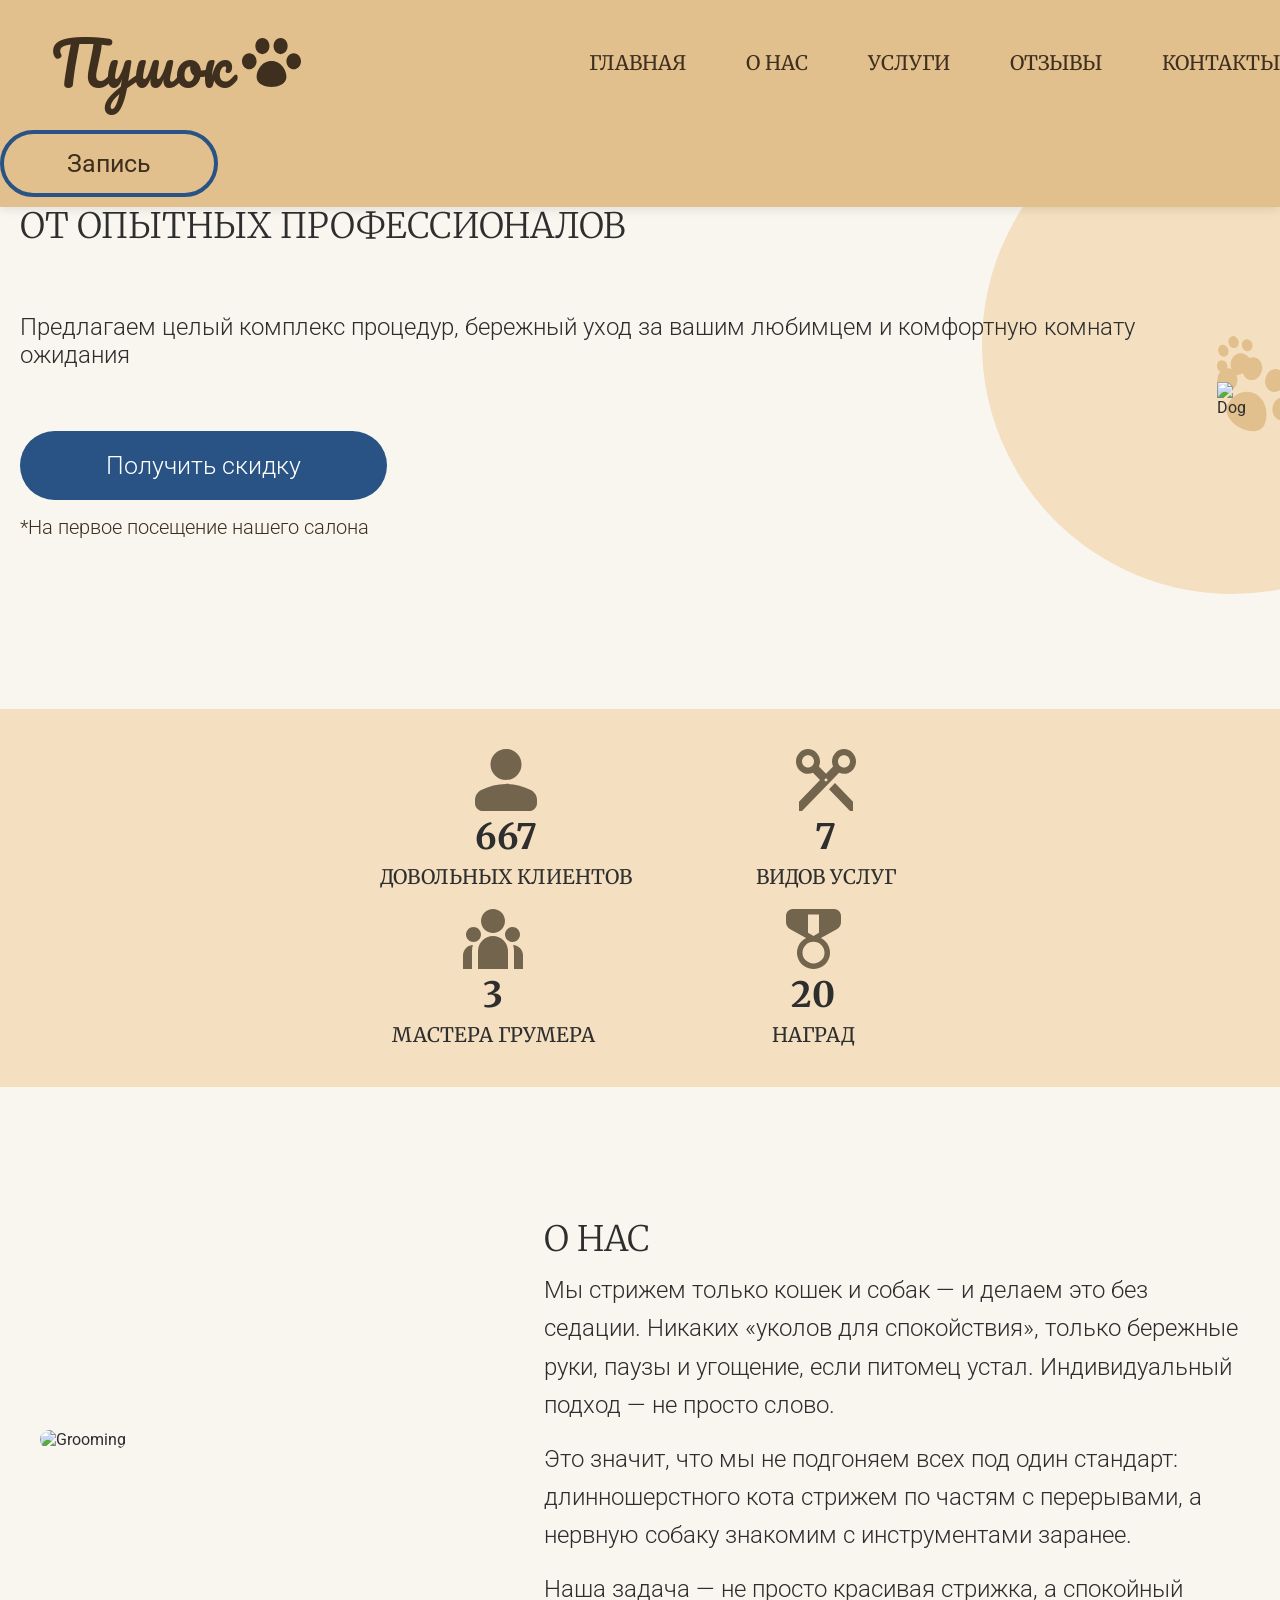
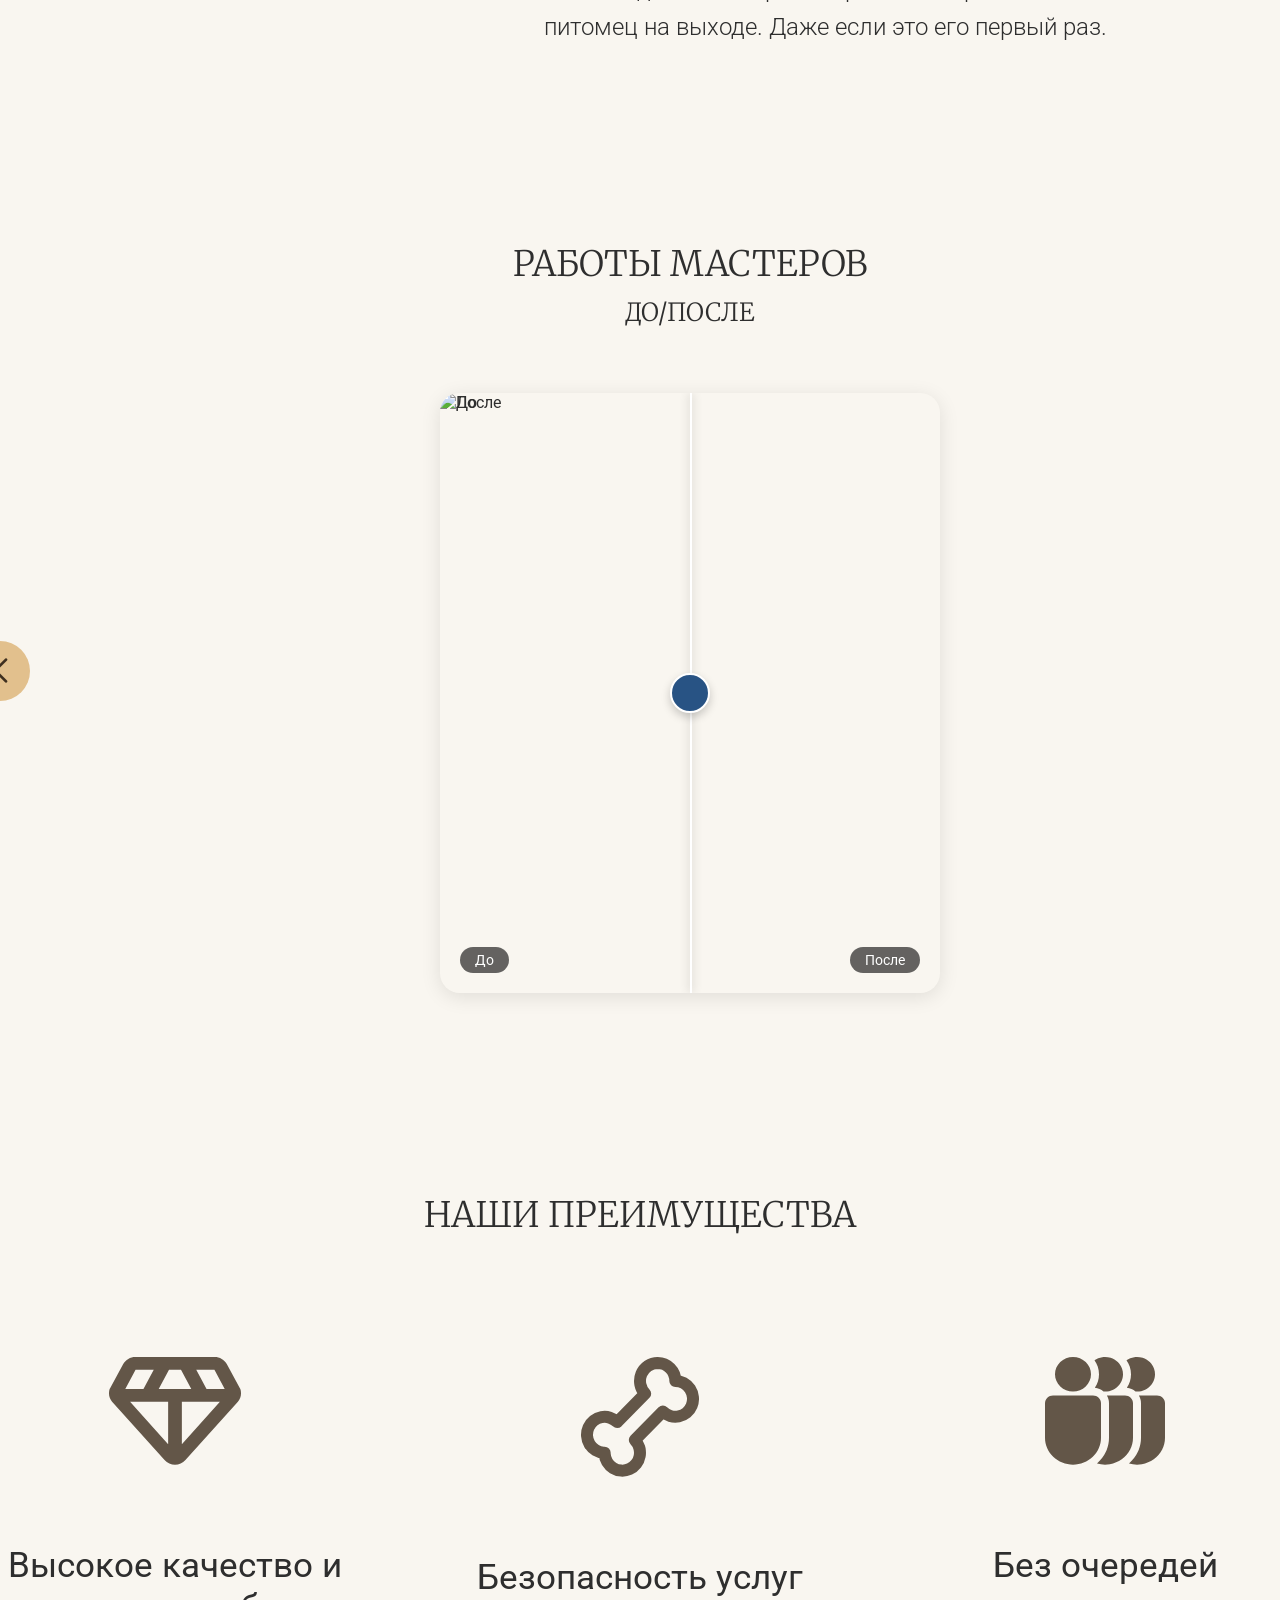
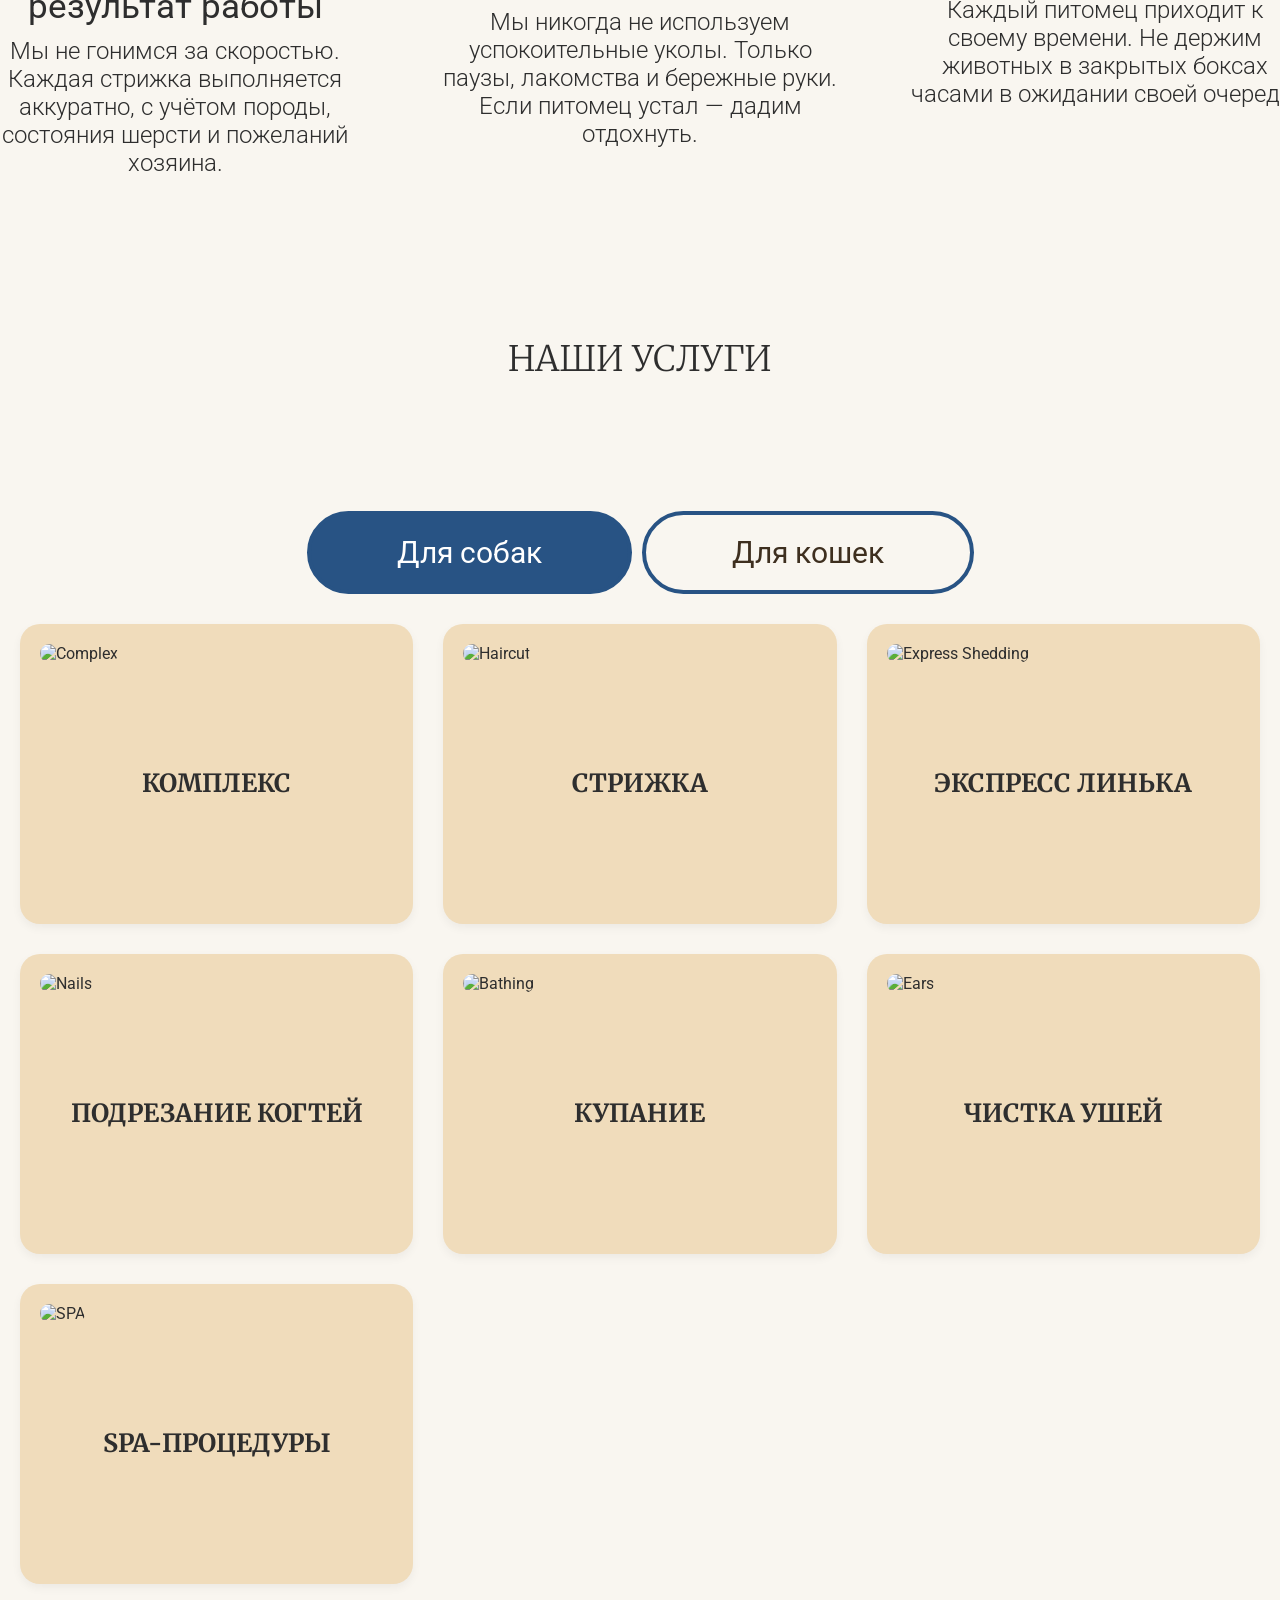
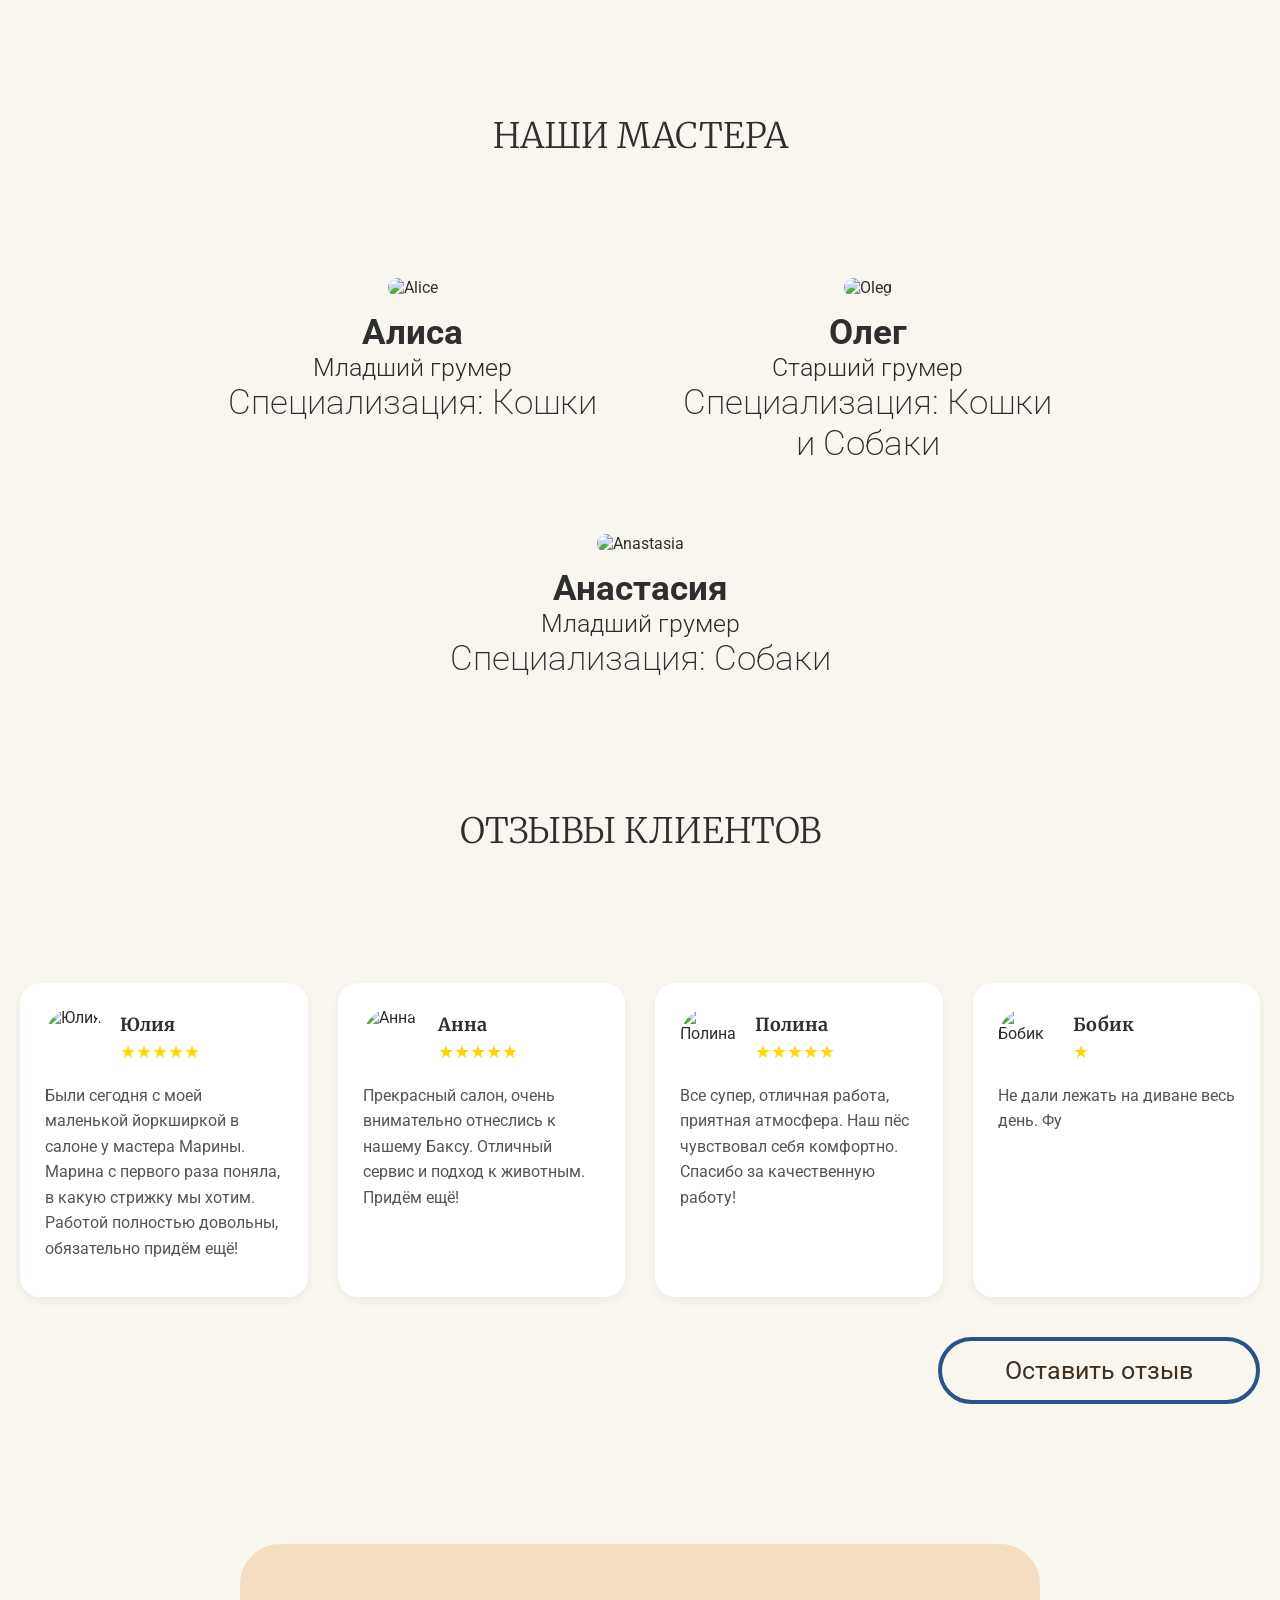
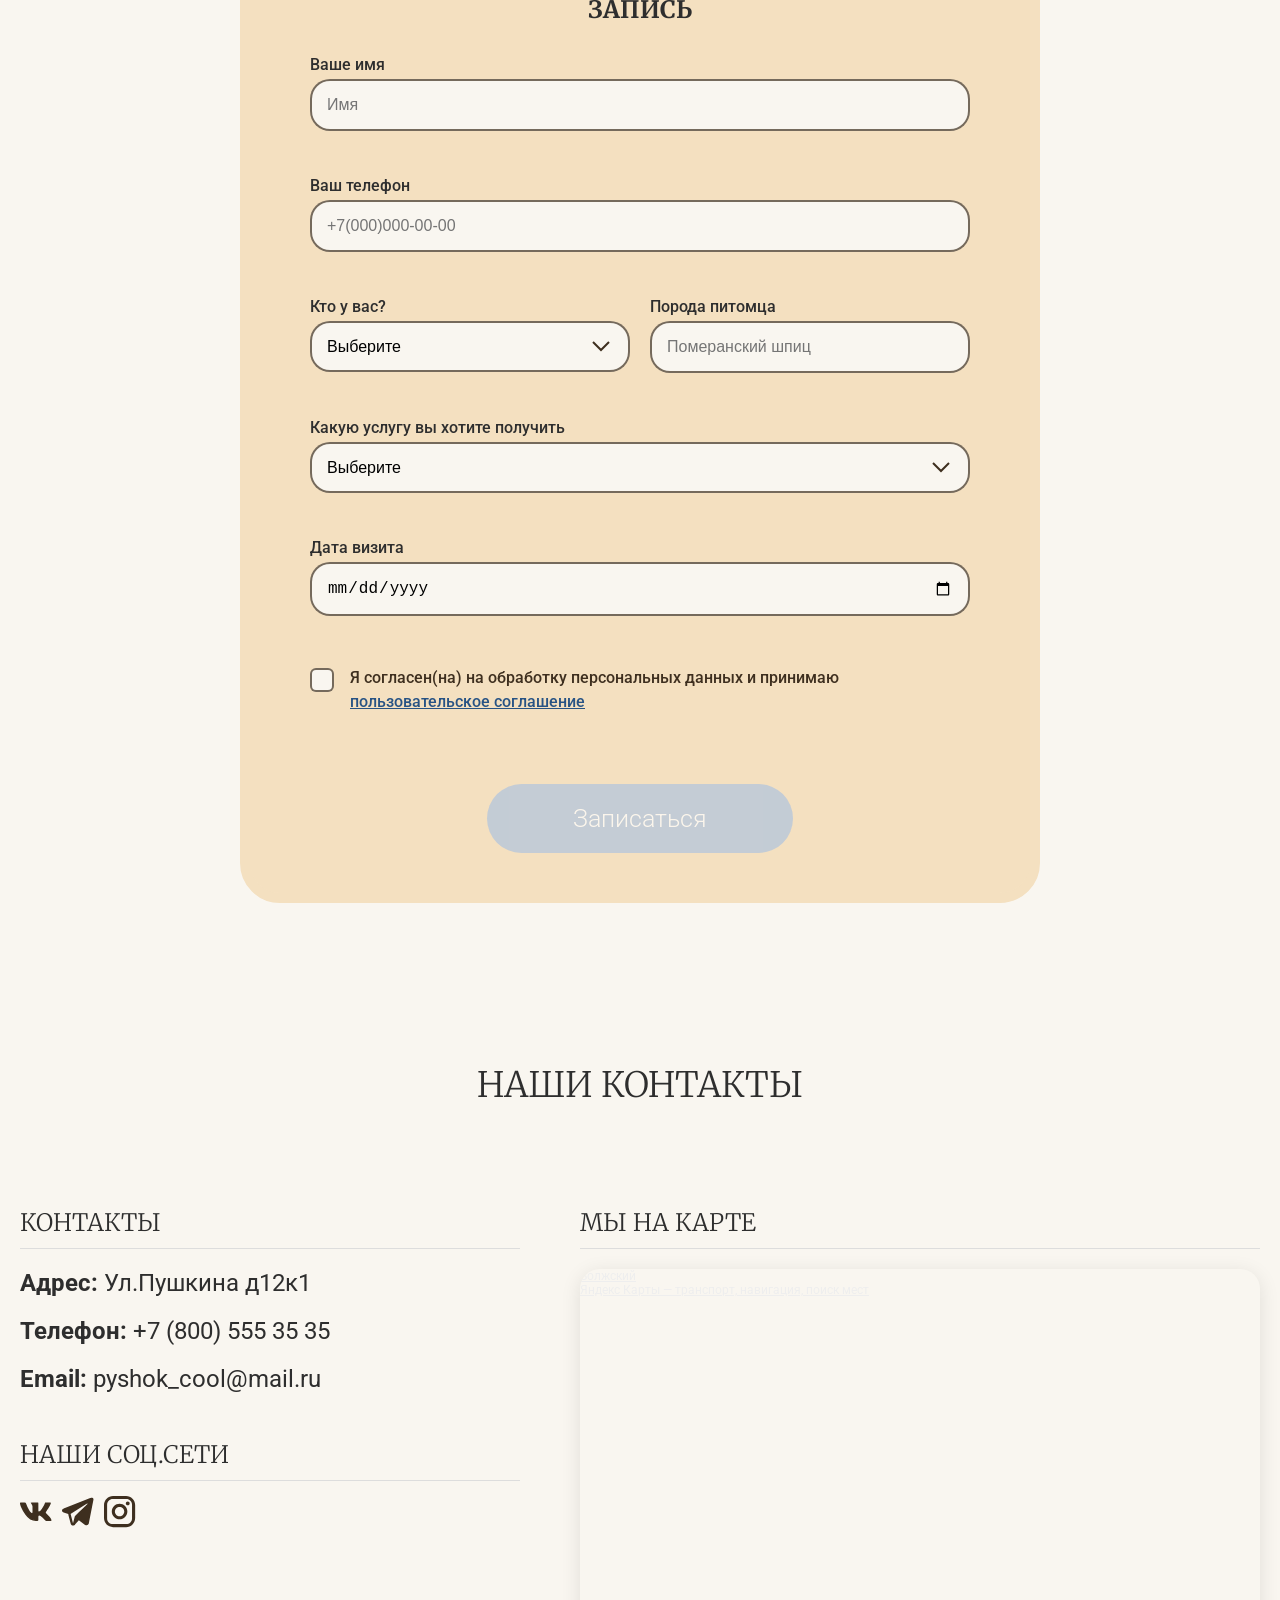
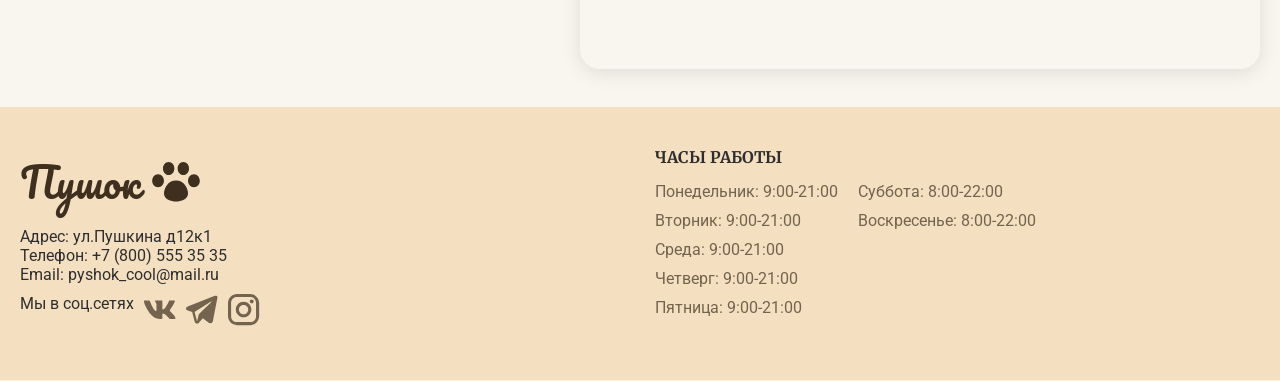
==== index.html @ 85674320 "Add files via upload" ====
<!DOCTYPE html>
<html lang="ru">
<head>
    <meta charset="UTF-8">
    <meta name="viewport" content="width=device-width, initial-scale=1.0">
    <title>Пушок - Груминг собак и кошек</title>
    <!-- Google Fonts -->
    <link href="https://fonts.googleapis.com/css2?family=Merriweather:wght@400;700&family=Roboto:wght@300;400;500;700&family=Pacifico&display=swap" rel="stylesheet">
    <link rel="stylesheet" href="style.css">
    <link rel="stylesheet" href="https://cdn.jsdelivr.net/npm/swiper@11/swiper-bundle.min.css" />
</head>
<body>

    <header>
        <div class="header-inner">
            <a href="#" class="brand-logo">
                <span class="logo-text">Пушок</span>
                <svg width="59" height="49" viewBox="0 0 59 49" fill="none" xmlns="http://www.w3.org/2000/svg">
                    <path fill-rule="evenodd" clip-rule="evenodd" d="M20.4139 0C18.2424 0 16.4314 1.09331 15.2401 2.57175C14.0027 4.16337 13.3471 6.09039 13.3719 8.06313C13.3719 10.1338 14.0445 12.0802 15.2401 13.5587C16.4314 15.0371 18.2424 16.1263 20.4139 16.1263C22.5811 16.1263 24.3921 15.0371 25.5878 13.5587C26.8261 11.9659 27.4817 10.0373 27.456 8.06313C27.456 5.99662 26.779 4.04606 25.5878 2.57175C24.3921 1.09331 22.5811 0 20.4139 0ZM38.5861 0C36.4189 0 34.6079 1.09331 33.4122 2.57175C32.1748 4.16337 31.5193 6.09039 31.544 8.06313C31.544 10.1338 32.221 12.0802 33.4122 13.5587C34.6079 15.0371 36.4189 16.1263 38.5861 16.1263C40.7576 16.1263 42.5686 15.0371 43.7643 13.5587C44.9599 12.0802 45.6325 10.1338 45.6325 8.06313C45.6325 5.99662 44.9555 4.04606 43.7643 2.57175C42.5686 1.09331 40.7576 0 38.5861 0ZM51.7118 15.2193C47.2545 15.2193 44.4236 19.2861 44.4236 23.2825C44.4236 27.2788 47.2545 31.3497 51.7118 31.3497C56.1691 31.3497 59 27.283 59 23.2825C59 19.2819 56.1691 15.2193 51.7118 15.2193ZM7.28818 15.2193C2.83087 15.2193 0 19.2819 0 23.2825C0 27.283 2.83087 31.3497 7.28818 31.3497C11.7455 31.3497 14.5764 27.283 14.5764 23.2825C14.5764 19.2819 11.7411 15.2235 7.28818 15.2235M29.5 22.8807C24.3745 22.8807 20.5854 25.4691 18.1633 28.6786C15.7764 31.8343 14.5764 35.7519 14.5764 38.9366C14.5764 42.6638 16.9545 45.2521 19.8557 46.8051C22.7129 48.3291 26.2955 49 29.5 49C32.7089 49 36.2827 48.3291 39.1399 46.8051C42.0411 45.2521 44.4236 42.6638 44.4236 38.9366C44.4236 35.7519 43.2236 31.8343 40.8323 28.6744C38.4146 25.4691 34.6255 22.8766 29.5 22.8766" fill="#3E2F1F"/>
                </svg>
            </a>

            <button class="burger-btn" id="burger-btn" aria-label="Меню">
                <span></span>
                <span></span>
                <span></span>
            </button>

            <nav class="nav" id="main-nav">
                <div class="nav-links">
                    <a href="#home">ГЛАВНАЯ</a>
                    <a href="#about">О НАС</a>
                    <a href="#services">УСЛУГИ</a>
                    <a href="#reviews">ОТЗЫВЫ</a>
                    <a href="#contacts">КОНТАКТЫ</a>
                </div>
                <p class="nav-slogan">Ваш любимец в добрых<br>и заботливых руках</p>
                <a href="#booking" class="btn btn-outline nav-booking-btn">Запись</a>
            </nav>
            <div class="btn-container desktop-only">
                <a href="#booking" class="btn btn-outline">Запись</a>
            </div>
        </div>
    </header>

    <main>
        <!-- ГЛАВНАЯ -->
        <div id = "home" class="container"> <!-- ГЛАВНАЯ -->
            <section class="hero">
                <div class="hero-text">
                    <h1>ГРУМИНГ СОБАК И КОШЕК <br class="mobile-br">ОТ ОПЫТНЫХ ПРОФЕССИОНАЛОВ</h1>
                    <p>Предлагаем целый комплекс процедур,<span class="phone-br"> бережный уход за вашим любимцем</span><span class="phone-br"> и комфортную комнату ожидания</span></p>
                    <a href="#booking" class="btn btn-primary">Получить скидку</a>
                    <p class="hero-note">*На первое посещение нашего салона</p>
                </div>
                <div class="hero-img">
                    <div class="circle-bg"></div>
                    <div class="paw-decor paw-1">
                        <svg width="81" height="75" viewBox="0 0 81 75" fill="none" xmlns="http://www.w3.org/2000/svg">
                            <path fill-rule="evenodd" clip-rule="evenodd" d="M35.9865 0.416245C33.0447 -0.525289 30.2173 0.218093 28.0979 1.76871C25.8772 3.45754 24.3302 5.86759 23.6892 8.63657C22.9811 11.5317 23.2267 14.5447 24.341 17.1303C25.4493 19.7139 27.5304 22.022 30.4723 22.9635C33.4082 23.9031 36.2342 23.1656 38.3595 21.6168C40.5817 19.9268 42.1294 17.5146 42.7696 14.7432C43.4763 11.8539 43.2261 8.83313 42.1164 6.25529C41.0021 3.66975 38.9224 1.35587 35.9865 0.416245ZM60.6054 8.2954C57.6694 7.35577 54.842 8.09915 52.7167 9.64786C50.4961 11.3367 48.949 13.7467 48.308 16.5157C47.5999 19.4108 47.8515 22.4258 48.9598 25.0094C50.074 27.595 52.1552 29.903 55.0911 30.8427C58.033 31.7842 60.8589 31.0466 62.9843 29.4979C65.1096 27.9492 66.6864 25.5194 67.3944 22.6243C68.101 19.7349 67.8509 16.7142 66.7412 14.1363C65.6269 11.5508 63.5472 9.23693 60.6054 8.2954ZM73.1834 35.2657C67.1449 33.3331 61.9191 37.7917 60.5526 43.3793C59.1861 48.9669 61.6292 55.8862 67.6678 57.8188C73.7063 59.7514 78.9321 55.2928 80.3 49.6994C81.668 44.106 79.222 37.1984 73.1834 35.2657ZM13.0001 16.0043C6.96157 14.0717 1.73723 18.5245 0.369285 24.1179C-0.998662 29.7113 1.44588 36.6248 7.48446 38.5574C13.523 40.49 18.7488 36.0314 20.1167 30.438C21.4847 24.8446 19.0314 17.9408 12.9987 16.0101M40.472 36.347C33.5283 34.1247 27.5098 36.1007 23.131 39.538C18.8183 42.9152 15.8529 47.8725 14.7639 52.3252C13.4894 57.5364 15.8261 62.1864 19.2255 65.6157C22.5753 68.9854 27.1994 71.4768 31.5407 72.8662C35.888 74.2575 40.959 74.869 45.351 73.9771C49.8125 73.0636 53.9253 70.4777 55.1997 65.2665C56.2887 60.8138 56.0026 54.8159 53.8434 49.3611C51.6641 43.8312 47.4172 38.5635 40.4734 36.3412" fill="#E2C08D"/>
                        </svg>

                    </div>
                    <div class="paw-decor paw-2">
                        <svg width="48" height="49" viewBox="0 0 48 49" fill="none" xmlns="http://www.w3.org/2000/svg">
                            <path fill-rule="evenodd" clip-rule="evenodd" d="M8.06324 8.96631C6.37006 9.95019 5.36079 11.678 4.97672 13.4446C4.59836 15.326 4.79725 17.2221 5.54348 18.848C6.30646 20.5662 7.54808 21.8767 9.02512 22.5618C10.4987 23.2489 12.3122 23.3322 14.0054 22.3483C15.6951 21.3664 16.7059 19.6421 17.0934 17.8735C17.4721 15.9907 17.2726 14.0932 16.5251 12.4667C15.7637 10.7518 14.5171 9.43992 13.045 8.75624C11.568 8.07111 9.75299 7.98442 8.06324 8.96631ZM22.2325 0.732785C20.5427 1.71467 19.5334 3.44249 19.1459 5.21108C18.7676 7.0925 18.9665 8.98862 19.7127 10.6144C20.4757 12.3327 21.7207 13.6412 23.1943 14.3283C24.6714 15.0134 26.4849 15.0967 28.1746 14.1148C29.8678 13.1309 30.8786 11.4065 31.2661 9.63795C31.6536 7.86936 31.4608 5.94945 30.6978 4.23116C29.9363 2.51631 28.6898 1.2044 27.2177 0.520722C25.7406 -0.164404 23.9256 -0.251095 22.2325 0.732785ZM38.0749 7.41509C34.5994 9.43464 33.8906 14.092 35.3632 17.4083C36.8358 20.7246 40.5431 22.8201 44.0186 20.8006C47.494 18.781 48.2028 14.1237 46.7287 10.8039C45.2546 7.4842 41.5504 5.39555 38.0749 7.41509ZM3.43672 27.5428C-0.0387523 29.5624 -0.749073 34.2163 0.725017 37.536C2.19911 40.8557 5.90491 42.9478 9.38039 40.9283C12.8559 38.9087 13.5646 34.2514 12.0906 30.9316C10.6165 27.6119 6.91029 25.5287 3.43825 27.5462M23.5789 23.8366C19.5824 26.1589 17.5816 30.0236 16.8757 33.7843C16.1774 37.4844 16.6853 41.2792 17.8587 43.9219C19.2321 47.0148 22.0401 48.0852 24.8745 48.0594C27.6639 48.0295 30.7045 46.963 33.2032 45.5111C35.7052 44.0572 38.2446 41.8812 39.9109 39.322C41.6008 36.7188 42.5047 33.4914 41.1314 30.3985C39.9579 27.7558 37.5786 25.0485 34.5497 23.5099C31.4835 21.9454 27.5738 21.5109 23.5773 23.8332" fill="#E2C08D"/>
                        </svg>
                    </div>
                    <img src="images/dog.png" alt="Dog">
                </div>
            </section>
        </div>

        <!-- Достижения -->
        <section class="features">
            <div class="container">
                <div class="features-grid">
                    <div class="feature-item">
                        <svg width="62" height="62" viewBox="0 0 62 62" fill="none" xmlns="http://www.w3.org/2000/svg">
                            <path d="M20.0531 26.4469C17.0177 23.4115 15.5 19.7625 15.5 15.5C15.5 11.2375 17.0177 7.58854 20.0531 4.55313C23.0885 1.51771 26.7375 0 31 0C35.2625 0 38.9115 1.51771 41.9469 4.55313C44.9823 7.58854 46.5 11.2375 46.5 15.5C46.5 19.7625 44.9823 23.4115 41.9469 26.4469C38.9115 29.4823 35.2625 31 31 31C26.7375 31 23.0885 29.4823 20.0531 26.4469ZM0 54.25V51.15C0 48.9542 0.565751 46.9366 1.69725 45.0972C2.82875 43.2579 4.32967 41.8526 6.2 40.8812C10.2042 38.8792 14.2729 37.3782 18.4062 36.3785C22.5396 35.3787 26.7375 34.8776 31 34.875C35.2625 34.8724 39.4604 35.3736 43.5937 36.3785C47.7271 37.3834 51.7958 38.8843 55.8 40.8812C57.6729 41.85 59.1751 43.2553 60.3066 45.0972C61.4381 46.9392 62.0026 48.9567 62 51.15V54.25C62 56.3812 61.2418 58.2064 59.7254 59.7254C58.209 61.2444 56.3838 62.0026 54.25 62H7.75C5.61875 62 3.79492 61.2418 2.2785 59.7254C0.762083 58.209 0.00258333 56.3838 0 54.25Z" fill="#3E2F1F" fill-opacity="0.7"/>
                        </svg>
                        <h3>667</h3>
                        <p>ДОВОЛЬНЫХ КЛИЕНТОВ</p>
                    </div>
                    <div class="feature-item">
                        <svg width="60" height="62" viewBox="0 0 60 62" fill="none" xmlns="http://www.w3.org/2000/svg">
                            <path d="M57 52.7L39 34.1L33 40.3L54 62H57M28.5 31C28.5 30.5889 28.658 30.1947 28.9393 29.904C29.2206 29.6133 29.6022 29.45 30 29.45C30.3978 29.45 30.7794 29.6133 31.0607 29.904C31.342 30.1947 31.5 30.5889 31.5 31C31.5 31.4111 31.342 31.8053 31.0607 32.096C30.7794 32.3867 30.3978 32.55 30 32.55C29.6022 32.55 29.2206 32.3867 28.9393 32.096C28.658 31.8053 28.5 31.4111 28.5 31ZM6 12.4C6 10.7557 6.63214 9.17866 7.75736 8.01594C8.88258 6.85321 10.4087 6.2 12 6.2C13.5913 6.2 15.1174 6.85321 16.2426 8.01594C17.3679 9.17866 18 10.7557 18 12.4C18 14.0443 17.3679 15.6213 16.2426 16.7841C15.1174 17.9468 13.5913 18.6 12 18.6C10.4087 18.6 8.88258 17.9468 7.75736 16.7841C6.63214 15.6213 6 14.0443 6 12.4ZM42 12.4C42 10.7557 42.6321 9.17866 43.7574 8.01594C44.8826 6.85321 46.4087 6.2 48 6.2C49.5913 6.2 51.1174 6.85321 52.2426 8.01594C53.3679 9.17866 54 10.7557 54 12.4C54 14.0443 53.3679 15.6213 52.2426 16.7841C51.1174 17.9468 49.5913 18.6 48 18.6C46.4087 18.6 44.8826 17.9468 43.7574 16.7841C42.6321 15.6213 42 14.0443 42 12.4ZM43.08 23.684C44.58 24.397 46.23 24.8 48 24.8C51.1826 24.8 54.2348 23.4936 56.4853 21.1681C58.7357 18.8427 60 15.6887 60 12.4C60 9.11131 58.7357 5.95733 56.4853 3.63188C54.2348 1.30642 51.1826 0 48 0C44.8174 0 41.7652 1.30642 39.5147 3.63188C37.2643 5.95733 36 9.11131 36 12.4C36 14.229 36.39 15.934 37.08 17.484L30 24.8L22.92 17.484C23.61 15.934 24 14.229 24 12.4C24 9.11131 22.7357 5.95733 20.4853 3.63188C18.2348 1.30642 15.1826 0 12 0C8.8174 0 5.76516 1.30642 3.51472 3.63188C1.26429 5.95733 0 9.11131 0 12.4C0 15.6887 1.26429 18.8427 3.51472 21.1681C5.76516 23.4936 8.8174 24.8 12 24.8C13.77 24.8 15.42 24.397 16.92 23.684L24 31L3 52.7V62H6L43.08 23.684Z" fill="#3E2F1F" fill-opacity="0.7"/>
                        </svg>
                        <h3>7</h3>
                        <p>ВИДОВ УСЛУГ</p>
                    </div>
                    <div class="feature-item">
                        <svg width="60" height="60" viewBox="0 0 60 60" fill="none" xmlns="http://www.w3.org/2000/svg">
                            <path d="M30 24C33.1826 24 36.2348 22.7357 38.4853 20.4853C40.7357 18.2348 42 15.1826 42 12C42 8.8174 40.7357 5.76516 38.4853 3.51472C36.2348 1.26428 33.1826 0 30 0C26.8174 0 23.7652 1.26428 21.5147 3.51472C19.2643 5.76516 18 8.8174 18 12C18 15.1826 19.2643 18.2348 21.5147 20.4853C23.7652 22.7357 26.8174 24 30 24ZM10.5 33C12.4891 33 14.3968 32.2098 15.8033 30.8033C17.2098 29.3968 18 27.4891 18 25.5C18 23.5109 17.2098 21.6032 15.8033 20.1967C14.3968 18.7902 12.4891 18 10.5 18C8.51088 18 6.60322 18.7902 5.1967 20.1967C3.79018 21.6032 3 23.5109 3 25.5C3 27.4891 3.79018 29.3968 5.1967 30.8033C6.60322 32.2098 8.51088 33 10.5 33ZM57 25.5C57 27.4891 56.2098 29.3968 54.8033 30.8033C53.3968 32.2098 51.4891 33 49.5 33C47.5109 33 45.6032 32.2098 44.1967 30.8033C42.7902 29.3968 42 27.4891 42 25.5C42 23.5109 42.7902 21.6032 44.1967 20.1967C45.6032 18.7902 47.5109 18 49.5 18C51.4891 18 53.3968 18.7902 54.8033 20.1967C56.2098 21.6032 57 23.5109 57 25.5ZM30 27C33.9782 27 37.7936 28.5804 40.6066 31.3934C43.4196 34.2064 45 38.0218 45 42V60H15V42C15 38.0218 16.5804 34.2064 19.3934 31.3934C22.2064 28.5804 26.0218 27 30 27ZM9 42C9 39.921 9.3 37.914 9.864 36.018L9.354 36.06C6.78264 36.3423 4.40599 37.5639 2.67979 39.4905C0.953585 41.4172 -0.000671277 43.9132 3.54293e-07 46.5V60H9V42ZM60 60V46.5C60.0003 43.8251 58.9798 41.2509 57.1466 39.3029C55.3135 37.3549 52.806 36.18 50.136 36.018C50.697 37.914 51 39.921 51 42V60H60Z" fill="#3E2F1F" fill-opacity="0.7"/>
                        </svg>
                        <h3>3</h3>
                        <p>МАСТЕРА ГРУМЕРА</p>
                    </div>
                    <div class="feature-item">
                        <svg width="55" height="60" viewBox="0 0 55 60" fill="none" xmlns="http://www.w3.org/2000/svg">
                            <path d="M6.875 0C3.08 0 0 3.0548 0 6.81875V13.1575C0.0014647 14.6158 0.395868 16.0473 1.14239 17.3037C1.88891 18.5601 2.96041 19.5957 4.246 20.3035L20.064 29.0261C16.7508 30.685 14.0983 33.4034 12.535 36.7421C10.9717 40.0808 10.589 43.8447 11.4487 47.4257C12.3084 51.0067 14.3603 54.1956 17.2729 56.4773C20.1854 58.7589 23.7885 60 27.5 60C31.2115 60 34.8146 58.7589 37.7271 56.4773C40.6397 54.1956 42.6916 51.0067 43.5513 47.4257C44.411 43.8447 44.0283 40.0808 42.465 36.7421C40.9017 33.4034 38.2492 30.685 34.936 29.0261L50.7595 20.309C52.0449 19.6 53.1158 18.5632 53.8614 17.3058C54.6069 16.0484 55.0001 14.6162 55 13.1575V6.81875C55 3.0548 51.92 0 48.125 0H6.875ZM22 23.8493V5.455H33V23.8493L27.5 26.8823L22 23.8493ZM38.5 43.64C38.5 46.5335 37.3411 49.3085 35.2782 51.3546C33.2153 53.4006 30.4174 54.55 27.5 54.55C24.5826 54.55 21.7847 53.4006 19.7218 51.3546C17.6589 49.3085 16.5 46.5335 16.5 43.64C16.5 40.7465 17.6589 37.9715 19.7218 35.9255C21.7847 33.8795 24.5826 32.73 27.5 32.73C30.4174 32.73 33.2153 33.8795 35.2782 35.9255C37.3411 37.9715 38.5 40.7465 38.5 43.64Z" fill="#3E2F1F" fill-opacity="0.7"/>
                        </svg>
                        <h3>20</h3>
                        <p>НАГРАД</p>
                    </div>
                </div>
            </div>
        </section>

        <!-- О нас -->
        <div class="container">    
            <section id = "about" class="about">
                <div class="about-img">
                    <img src="images/grooming.png" alt="Grooming">
                </div>
                <div class="about-text">
                    <h2 class="section-title" style="text-align: left; margin-top: 0; font-weight: 300;">О НАС</h2>
                    <p>Мы стрижем только кошек и собак — и делаем это без седации. Никаких «уколов для спокойствия», только бережные руки, паузы и угощение, если питомец устал. Индивидуальный подход — не просто слово.</p>
                    <p> Это значит, что мы не подгоняем всех под один стандарт: длинношерстного кота стрижем по частям с перерывами, а нервную собаку знакомим с инструментами заранее.</p>
                    <p>Наша задача — не просто красивая стрижка, а спокойный питомец на выходе. Даже если это его первый раз.</p>
                </div>
            </section>
        </div>

        <!-- Gallery -->
        <section id="gallery" class="gallery-section">
            <div class="container">
                <h2 class="section-title">РАБОТЫ МАСТЕРОВ</h2>
                <h3 class="gallery-section-text">ДО/ПОСЛЕ</h3>
                
                <div class="swiper mySwiper">
                    <div class="swiper-wrapper">
                        <!-- Слайд 1 -->
                        <div class="swiper-slide">
                            <div class="image-compare">
                                <div class="img-container">
                                    <img src="images/pes1_after.png" alt="До" class="img-before">
                                    <img src="images/pes1_before.png" alt="После" class="img-after">
                                    <div class="slider-handle"></div>
                                    <div class="slider-line"></div>
                                </div>
                                <div class="labels">
                                    <span class="label-before">До</span>
                                    <span class="label-after">После</span>
                                </div>
                            </div>
                        </div>
                        <!-- Слайд 2 -->
                        <div class="swiper-slide">
                            <div class="image-compare">
                                <div class="img-container">
                                    <img src="images/pes2_after.png" alt="До" class="img-before">
                                    <img src="images/pes2_before.png" alt="После" class="img-after">
                                    <div class="slider-handle"></div>
                                    <div class="slider-line"></div>
                                </div>
                                <div class="labels">
                                    <span class="label-before">До</span>
                                    <span class="label-after">После</span>
                                </div>
                            </div>
                        </div>
                        <!-- Слайд 3 -->
                        <div class="swiper-slide">
                            <div class="image-compare">
                                <div class="img-container">
                                    <img src="images/pes3_after.png" alt="До" class="img-before">
                                    <img src="images/pes3_before.png" alt="После" class="img-after">
                                    <div class="slider-handle"></div>
                                    <div class="slider-line"></div>
                                </div>
                                <div class="labels">
                                    <span class="label-before">До</span>
                                    <span class="label-after">После</span>
                                </div>
                            </div>
                        </div>
                    </div>
                    
                    <div class="swiper-button-next"></div>
                    <div class="swiper-button-prev"></div>
                </div>
            </div>
        </section>

        <!-- Преимущества -->
        <section id="advantages" class="advantages-section">
            <div class="container">
                <h2 class="section-title">НАШИ ПРЕИМУЩЕСТВА</h2>
                <div class="advantages">
                    <div class="adv-item">
                        <svg width="132" height="108" viewBox="0 0 132 108" fill="none" xmlns="http://www.w3.org/2000/svg">
                            <path d="M60.3428 106.448C58.5142 105.648 56.9142 104.504 55.5428 103.016L3.08571 44.6508C2.05714 43.4814 1.28685 42.2057 0.774856 40.8236C0.262856 39.4416 0.00457142 38.0064 0 36.518C0 35.5612 0.0868578 34.5789 0.260572 33.571C0.434286 32.5632 0.804571 31.6319 1.37143 30.7772L14.2286 7.01656C15.4857 4.89033 17.1726 3.18934 19.2891 1.91361C21.4057 0.637868 23.776 0 26.4 0H105.6C108.228 0 110.601 0.637868 112.718 1.91361C114.834 3.18934 116.519 4.89033 117.771 7.01656L130.628 30.7772C131.2 31.6277 131.572 32.5568 131.746 33.5647C131.92 34.5725 132.004 35.5569 132 36.518C132 38.0064 131.744 39.4416 131.232 40.8236C130.72 42.2057 129.947 43.4814 128.914 44.6508L76.457 103.016C75.0856 104.504 73.4856 105.648 71.6571 106.448C69.8285 107.247 67.9428 107.645 65.9999 107.64C64.0571 107.636 62.1714 107.239 60.3428 106.448ZM49.7142 31.8934H82.2856L71.9999 12.7574H59.9999L49.7142 31.8934ZM59.1428 87.2286V44.6508H21.0857L59.1428 87.2286ZM72.857 87.2286L110.914 44.6508H72.857V87.2286ZM97.5427 31.8934H115.714L105.428 12.7574H87.257L97.5427 31.8934ZM16.2857 31.8934H34.4571L44.7428 12.7574H26.5714L16.2857 31.8934Z" fill="#3E2F1F" fill-opacity="0.8"/>
                        </svg>
                         <div class="adv-text">
                            <h3>Высокое качество <span class="adv-br">и результат работы</span></h3>
                            <p>Мы не гонимся за скоростью. Каждая стрижка выполняется аккуратно, с учётом породы,<span class="adv-br"> состояния шерсти и пожеланий хозяина.</span></p>
                        </div>
                    </div>
                    <div class="adv-item">
                        <svg width="118" height="120" viewBox="0 0 118 120" fill="none" xmlns="http://www.w3.org/2000/svg">
                            <path d="M76.6553 6C81.3418 6 85.8364 7.89006 89.1502 11.2544C92.4641 14.6187 94.3258 19.1817 94.3258 23.9396C97.2316 23.939 100.093 24.6659 102.656 26.056C105.219 27.4461 107.405 29.4564 109.02 31.9089C110.635 34.3615 111.629 37.1805 111.914 40.1163C112.2 43.0522 111.768 46.0142 110.657 48.74C109.545 51.4659 107.789 53.8714 105.543 55.7436C103.298 57.6157 100.632 58.8968 97.782 59.4731C94.9321 60.0495 91.9863 59.9035 89.2053 59.048C86.4243 58.1925 83.8941 56.6539 81.8387 54.5685L53.8133 83.0208C55.8359 85.0759 57.3367 87.599 58.1865 90.3732C59.0363 93.1473 59.2098 96.0895 58.692 98.9467C58.1743 101.804 56.9807 104.491 55.2141 106.776C53.4474 109.062 51.1604 110.877 48.5498 112.067C45.9391 113.257 43.0829 113.785 40.2267 113.606C37.3705 113.428 34.5998 112.548 32.1528 111.042C29.7057 109.535 27.6555 107.449 26.1785 104.96C24.7015 102.472 23.8418 99.6567 23.6734 96.7566V95.6981H22.6367C19.7791 95.5281 17.0048 94.6558 14.5527 93.1562C12.1006 91.6567 10.0441 89.5748 8.56006 87.0896C7.07601 84.6044 6.20889 81.7905 6.03328 78.8897C5.85768 75.989 6.37885 73.0884 7.55197 70.4374C8.72509 67.7865 10.515 65.4645 12.7678 63.6714C15.0205 61.8783 17.6687 60.6676 20.4844 60.1436C23.3 59.6196 26.199 59.7979 28.9317 60.6632C31.6645 61.5285 34.1493 63.0549 36.1723 65.1111L64.1977 36.6588C61.7255 34.1506 60.0415 30.9544 59.3586 27.4745C58.6758 23.9946 59.0247 20.3873 60.3614 17.1088C61.698 13.8302 63.9623 11.0277 66.8678 9.05567C69.7734 7.08364 73.1897 6.03066 76.6848 6.0299L76.6553 6Z" stroke="#3E2F1F" stroke-opacity="0.8" stroke-width="12" stroke-linecap="round" stroke-linejoin="round"/>
                        </svg>
                        <div class="adv-text">
                            <h3>Безопасность услуг</h3>
                            <p>Мы никогда не используем<span class="adv-br"> успокоительные уколы. Только паузы,</span> <span class="adv-br">лакомства и бережные руки. Если</span> питомец устал — дадим отдохнуть.</p>
                        </div>
                    </div>
                    <div class="adv-item">
                        <svg width="120" height="108" viewBox="0 0 120 108" fill="none" xmlns="http://www.w3.org/2000/svg">
                            <path d="M46 17.2982C46 21.886 44.1036 26.2859 40.7279 29.5299C37.3523 32.774 32.7739 34.5965 28 34.5965C23.2261 34.5965 18.6477 32.774 15.2721 29.5299C11.8964 26.2859 10 21.886 10 17.2982C10 12.7105 11.8964 8.31059 15.2721 5.06654C18.6477 1.82249 23.2261 1.83754e-06 28 1.83754e-06C32.7739 1.83754e-06 37.3523 1.82249 40.7279 5.06654C44.1036 8.31059 46 12.7105 46 17.2982ZM8 38.4405C5.87827 38.4405 3.84344 39.2505 2.34315 40.6923C0.842854 42.1341 0 44.0896 0 46.1286V80.7251C-7.74872e-08 84.2588 0.724241 87.7578 2.13137 91.0225C3.5385 94.2872 5.60097 97.2535 8.20101 99.7522C10.8011 102.251 13.8877 104.233 17.2849 105.585C20.682 106.937 24.323 107.633 28 107.633C31.677 107.633 35.318 106.937 38.7151 105.585C42.1123 104.233 45.1989 102.251 47.799 99.7522C50.399 97.2535 52.4615 94.2872 53.8686 91.0225C55.2758 87.7578 56 84.2588 56 80.7251V46.1286C56 44.0896 55.1571 42.1341 53.6569 40.6923C52.1566 39.2505 50.1217 38.4405 48 38.4405H8ZM54 17.2982C54 22.2955 52.48 26.9468 49.84 30.8524C53.144 31.2214 56.136 32.5438 58.512 34.5427C58.9973 34.5734 59.4933 34.5914 60 34.5965C62.8361 34.5963 65.632 33.9521 68.1598 32.7163C70.6876 31.4806 72.8758 29.6883 74.5461 27.4856C76.2163 25.2829 77.3213 22.732 77.771 20.041C78.2207 17.35 78.0023 14.5949 77.1337 12.0004C76.2651 9.40584 74.7709 7.04526 72.7728 5.11105C70.7746 3.17683 68.3292 1.72373 65.6358 0.87017C62.9424 0.0166144 60.0772 -0.213234 57.2738 0.199358C54.4704 0.61195 51.8082 1.6553 49.504 3.24438C52.336 7.24989 54 12.0857 54 17.2982ZM52 106.519C55.7762 103.273 58.797 99.2976 60.8648 94.8528C62.9327 90.4081 64.001 85.5939 64 80.7251V46.1286C64 43.3302 63.216 40.7008 61.856 38.4405H80C82.1217 38.4405 84.1566 39.2505 85.6569 40.6923C87.1571 42.1341 88 44.0896 88 46.1286V80.7251C88.0011 84.9166 86.9833 89.0504 85.0277 92.797C83.0721 96.5436 80.2328 99.7993 76.7361 102.305C73.2394 104.81 69.182 106.496 64.8874 107.227C60.5928 107.959 56.1797 107.716 52 106.519ZM86 17.2982C86 22.2955 84.48 26.9468 81.84 30.8524C85.144 31.2214 88.136 32.5438 90.512 34.5427C90.9973 34.5734 91.4933 34.5914 92 34.5965C94.8361 34.5963 97.632 33.9521 100.16 32.7163C102.688 31.4806 104.876 29.6883 106.546 27.4856C108.216 25.2829 109.321 22.732 109.771 20.041C110.221 17.35 110.002 14.5949 109.134 12.0004C108.265 9.40584 106.771 7.04526 104.773 5.11105C102.775 3.17683 100.329 1.72373 97.6358 0.87017C94.9424 0.0166144 92.0772 -0.213234 89.2738 0.199358C86.4704 0.61195 83.8082 1.6553 81.504 3.24438C84.336 7.24989 86 12.0857 86 17.2982ZM84 106.519C87.7762 103.273 90.797 99.2976 92.8648 94.8528C94.9327 90.4081 96.001 85.5939 96 80.7251V46.1286C96 43.3302 95.216 40.7008 93.856 38.4405H112C114.122 38.4405 116.157 39.2505 117.657 40.6923C119.157 42.1341 120 44.0896 120 46.1286V80.7251C120.001 84.9166 118.983 89.0504 117.028 92.797C115.072 96.5436 112.233 99.7993 108.736 102.305C105.239 104.81 101.182 106.496 96.8874 107.227C92.5928 107.959 88.1797 107.716 84 106.519Z" fill="#3E2F1F" fill-opacity="0.8"/>
                        </svg>
                        <div class="adv-text">
                            <h3>Без очередей</h3>
                            <p>Каждый питомец приходит к своему<span class="adv-br"> времени. Не держим животных</span><span class="adv-br"> в закрытых боксах часами в ожидании</span> своей очереди.</p>
                        </div>
                    </div>
                </div>
            </div>
        </section>

        <!-- Услуги -->
        <section id="services" class="price-section">
            <div class="container">
                <h2 class="section-title">НАШИ УСЛУГИ</h2>
                
                <div class="service-all">
                    <div style="display: flex; justify-content: center; gap: 10px; margin-bottom: 30px;">
                        <button class="btn service-tab active" data-target="dogs" style="cursor: pointer; font-weight: 400;">Для собак</button>
                        <button class="btn service-tab" data-target="cats" style="cursor: pointer;">Для кошек</button>
                    </div>

                    <div class="service-grid" id="services-container">
                        <!-- Услуги для собак (по умолчанию видны) -->
                        <div class="service-group" id="services-dogs">
                            <!-- Комплекс -->
                            <div class="service-card">
                                <div class="card-image">
                                    <img src="images/dog_complex.png" alt="Complex">
                                </div>
                                <div class="card-content">
                                    <h3 data-service="complex">КОМПЛЕКС</h3>
                                </div>
                            </div>
                            
                            <!-- Стрижка -->
                            <div class="service-card">
                                <div class="card-image">
                                    <img src="images/dog_haircut.jpg" alt="Haircut">
                                </div>
                                <div class="card-content">
                                    <h3 data-service="haircut">СТРИЖКА</h3>
                                </div>
                            </div>
                            
                            <!-- Экспресс линька -->
                            <div class="service-card">
                                <div class="card-image">
                                    <img src="images/dog_linka.png" alt="Express Shedding">
                                </div>
                                <div class="card-content">
                                    <h3 data-service="shedding">ЭКСПРЕСС ЛИНЬКА</h3>
                                </div>
                            </div>
                            
                            <!-- Подрезание когтей -->
                            <div class="service-card">
                                <div class="card-image">
                                    <img src="images/dog_cut.jpg" alt="Nails">
                                </div>
                                <div class="card-content">
                                    <h3 data-service="nails">ПОДРЕЗАНИЕ КОГТЕЙ</h3>
                                </div>
                            </div>
                            
                            <!-- Купание -->
                            <div class="service-card">
                                <div class="card-image">
                                    <img src="images/dog_wash.png" alt="Bathing">
                                </div>
                                <div class="card-content">
                                    <h3 data-service="bathing">КУПАНИЕ</h3>
                                </div>
                            </div>
                            
                            <!-- Чистка ушей -->
                            <div class="service-card">
                                <div class="card-image">
                                    <img src="images/dog_ear.jpg" alt="Ears">
                                </div>
                                <div class="card-content">
                                    <h3 data-service="ears">ЧИСТКА УШЕЙ</h3>
                                </div>
                            </div>
                            
                            <!-- SPA -->
                            <div class="service-card">
                                <div class="card-image">
                                    <img src="images/dog_spa.jpg" alt="SPA">
                                </div>
                                <div class="card-content">
                                    <h3 data-service="spa">SPA-ПРОЦЕДУРЫ</h3>
                                </div>
                            </div>
                        </div>

                        <!-- Услуги для кошек (скрыты по умолчанию) -->
                        <div class="service-group" id="services-cats" style="display: none;">
                            <!-- Комплекс для кошек -->
                            <div class="service-card">
                                <div class="card-image">
                                    <img src="images/cat_complex.jpg" alt="Complex">
                                </div>
                                <div class="card-content">
                                    <h3 data-service="cat_complex">КОМПЛЕКС</h3>
                                </div>
                            </div>
                            
                            <!-- Стрижка для кошек -->
                            <div class="service-card">
                                <div class="card-image">
                                    <img src="images/cat_haircut.jpg" alt="Haircut">
                                </div>
                                <div class="card-content">
                                    <h3 data-service="cat_haircut">СТРИЖКА</h3>
                                </div>
                            </div>
                            
                            <!-- Экспресс линька для кошек -->
                            <div class="service-card">
                                <div class="card-image">
                                    <img src="images/cat_linka.jpg" alt="Express Shedding">
                                </div>
                                <div class="card-content">
                                    <h3 data-service="cat_shedding">ЭКСПРЕСС ЛИНЬКА</h3>
                                </div>
                            </div>
                            
                            <!-- Подрезание когтей для кошек -->
                            <div class="service-card">
                                <div class="card-image">
                                    <img src="images/cat_cut.jpg" alt="Nails">
                                </div>
                                <div class="card-content">
                                    <h3 data-service="cat_nails">ПОДРЕЗАНИЕ КОГТЕЙ</h3>
                                </div>
                            </div>
                            
                            <!-- Купание для кошек -->
                            <div class="service-card">
                                <div class="card-image">
                                    <img src="images/cat_wash.jpg" alt="Bathing">
                                </div>
                                <div class="card-content">
                                    <h3 data-service="cat_bathing">КУПАНИЕ</h3>
                                </div>
                            </div>
                            
                            <!-- Чистка ушей для кошек -->
                            <div class="service-card">
                                <div class="card-image">
                                    <img src="images/cat_ear.jpg" alt="Ears">
                                </div>
                                <div class="card-content">
                                    <h3 data-service="cat_ears">ЧИСТКА УШЕЙ</h3>
                                </div>
                            </div>
                        </div>
                    </div>
                </div>
            </div>
        </section>

        <!-- Masters -->
        <section id="masters" class="master-section">
            <div class="container">
                <h2 class="section-title">НАШИ МАСТЕРА</h2>
                <div class="masters-grid">
                    <div class="master-card">
                        <img src="images/Alice.jpg" alt="Alice">
                        <h4>Алиса</h4>
                        <p>Младший грумер</p>
                        <h5>Специализация: Кошки</h5>
                    </div>
                    <div class="master-card">
                        <img src="images/Oleg.jpg" alt="Oleg">
                        <h4>Олег</h4>
                        <p>Старший грумер</p>
                        <h5>Специализация: Кошки и Собаки</h5>
                    </div>
                    <div class="master-card">
                        <img src="images/Nastya.jpg" alt="Anastasia">
                        <h4>Анастасия</h4>
                        <p>Младший грумер</p>
                        <h5>Специализация: Собаки</h5>
                    </div>
                </div>
            </div>
        </section>

        <!-- ===== ОТЗЫВЫ ===== -->
        <section id="reviews" class="reviews-section">
            <div class="container">
                <h2 class="section-title">ОТЗЫВЫ КЛИЕНТОВ</h2>
                
                <div class="reviews-grid">
                    <!-- Отзыв 1 (десктоп) -->
                    <div class="review-card desktop-review">
                        <div class="review-header">
                            <img src="images/Julia.png" alt="Юлия" class="reviewer-photo">
                            <div class="reviewer-info">
                                <h4>Юлия</h4>
                                <div class="rating">★★★★★</div>
                            </div>
                        </div>
                        <p class="review-text">Были сегодня с моей маленькой йоркширкой в салоне у мастера Марины. Марина с первого раза поняла, в какую стрижку мы хотим. Работой полностью довольны, обязательно придём ещё!</p>
                    </div>
                    
                    <!-- Отзыв для планшета (скрыт на десктопе) -->
                    <div class="review-card tablet-review">
                        <div class="reviews-overall tablet-only">
                            <span class="reviews-score">5,0</span>
                            <span class="reviews-count">174 отзыва, 272 оценки</span>
                        </div>
                        <div class="review-header">
                            <img src="images/Julia.png" alt="Юлия" class="reviewer-photo">
                            <span class="review-date">25 марта</span>
                            <div class="rating">★★★★★</div>
                        </div>
                        <p class="review-text">Уже не первый год вожу в салон свою красотку к Анастасии. Мастер всегда очень внимательна, учитывает пожелания, рекомендует необходимые дополнительные процедуры, ничего лишнего. Ши-тцу сложны в стрижке, но Анастасия настоящий профессионал ... еще</p>
                    </div>
                    
                    <!-- Отзыв 2 -->
                    <div class="review-card desktop-review">
                        <div class="review-header">
                            <img src="images/Anna.png" alt="Анна" class="reviewer-photo">
                            <div class="reviewer-info">
                                <h4>Анна</h4>
                                <div class="rating">★★★★★</div>
                            </div>
                        </div>
                        <p class="review-text">Прекрасный салон, очень внимательно отнеслись к нашему Баксу. Отличный сервис и подход к животным. Придём ещё!</p>
                    </div>
                    
                    <!-- Отзыв 3 -->
                    <div class="review-card desktop-review">
                        <div class="review-header">
                            <img src="images/Polina.png" alt="Полина" class="reviewer-photo">
                            <div class="reviewer-info">
                                <h4>Полина</h4>
                                <div class="rating">★★★★★</div>
                            </div>
                        </div>
                        <p class="review-text">Все супер, отличная работа, приятная атмосфера. Наш пёс чувствовал себя комфортно. Спасибо за качественную работу!</p>
                    </div>

                    <div class="review-card desktop-review">
                        <div class="review-header">
                            <img src="images/Bobik.png" alt="Бобик" class="reviewer-photo">
                            <div class="reviewer-info">
                                <h4>Бобик</h4>
                                <div class="rating">★</div>
                            </div>
                        </div>
                        <p class="review-text">Не дали лежать на диване весь день. Фу</p>
                    </div>
                </div>
                
                <div class="reviews-btn-container">
                    <a href="#" class="btn btn-outline">Оставить отзыв</a>
                </div>
            </div>
        </section>

        <!-- Booking Form -->
        <section id="booking" class="booking-section">
            <div class="container">
                <h2>ЗАПИСЬ</h2>
                <form id="booking-form" novalidate>
                    <div class="form-group">
                        <label for="name">Ваше имя</label>
                        <input type="text" id="name" class="form-control" placeholder="Имя" required>
                        <span class="error-message" id="name-error"></span>
                    </div>
                    <div class="form-group">
                        <label for="phone">Ваш телефон</label>
                        <input type="tel" id="phone" class="form-control" placeholder="+7(000)000-00-00" required>
                        <span class="error-message" id="phone-error"></span>
                    </div>
                    <div class="form-row">
                        <div class="form-group">
                            <label for="pet-type">Кто у вас?</label>
                            <select id="pet-type" class="form-control" required>
                                <option value="">Выберите</option>
                                <option>Собака</option>
                                <option>Кошка</option>
                            </select>
                            <span class="error-message" id="pet-type-error"></span>
                        </div>
                        <div class="form-group">
                            <label for="breed">Порода питомца</label>
                            <input type="text" id="breed" class="form-control" placeholder="Померанский шпиц" required>
                            <span class="error-message" id="breed-error"></span>
                        </div>
                    </div>
                    <div class="form-group">
                        <label for="service">Какую услугу вы хотите получить</label>
                        <select id="service" class="form-control" required>
                            <option value="">Выберите</option>
                            <option>Комплекс</option>
                            <option>Стрижка</option>
                            <option>Экспресс линька</option>
                            <option>Подрезание когтей</option>
                            <option>Купание</option>
                            <option>Чистка ушей</option>
                            <option>SPA-процедуры</option>
                        </select>
                        <span class="error-message" id="service-error"></span>
                    </div>
                    <div class="form-group">
                        <label for="date">Дата визита</label>
                        <input type="date" id="date" class="form-control" required>
                        <span class="error-message" id="date-error"></span>
                    </div>
                    
                    <!-- Чекбокс с пользовательским соглашением -->
                    <div class="form-group checkbox-group">
                        <label class="checkbox-label">
                            <input type="checkbox" id="agreement" required>
                            <span class="checkbox-custom"></span>
                            <span class="checkbox-text">Я согласен(на) на обработку персональных данных и принимаю <a href="#" class="agreement-link">пользовательское соглашение</a></span>
                        </label>
                        <span class="error-message" id="agreement-error"></span>
                    </div>
                    
                    <div style="text-align: center;">
                        <button type="submit" class="btn btn-primary submit-btn" id="submit-btn" disabled>Записаться</button>
                    </div>
                </form>
                
            </div>
        </section>

        <!-- ===== КОНТАКТЫ ===== -->
        <section id="contacts" class="contacts-section">
            <div class="container">
                <h2 class="section-title">НАШИ КОНТАКТЫ</h2>
                <div class="contacts-container">
                    <!-- Левая колонка: информация -->
                    <div class="contacts-info">
                        <div class="contacts-block">
                            <h4>КОНТАКТЫ</h4>
                            <div class="contacts-details">
                                <p><strong>Адрес:</strong> Ул.Пушкина д12к1</p>
                                <p><strong>Телефон:</strong> +7 (800) 555 35 35</p>
                                <p><strong>Email:</strong> pyshok_cool@mail.ru</p>
                            </div>
                        </div>
                        
                        <div class="contacts-block">
                            <h4>НАШИ СОЦ.СЕТИ</h4>
                            <div class="social-icons">
                                <a href="#" class="social-icon">
                                    <svg width="32" height="19" viewBox="0 0 32 19" fill="none" xmlns="http://www.w3.org/2000/svg">
                                        <path d="M13.3008 4.10547L13.2998 4.08301C13.2261 2.74781 12.8209 1.96867 12.4111 1.41211C12.317 1.2843 12.2244 1.17118 12.1523 1.08203C12.0749 0.986317 12.0254 0.922608 11.9863 0.866211C11.9729 0.846811 11.9645 0.829939 11.957 0.817383C11.967 0.815418 11.9802 0.811545 11.998 0.811523H17.4023C17.4512 0.811523 17.4872 0.815713 17.5127 0.819336C17.5165 0.831889 17.523 0.847179 17.5273 0.867188C17.5454 0.95081 17.5596 1.07726 17.5596 1.26172V8.04688C17.5596 8.94629 18.0225 9.84082 18.9199 9.84082C19.7448 9.84071 20.3435 9.3031 21.0977 8.55176L21.1133 8.53613L21.1289 8.51953C22.4307 7.06968 23.5231 5.25125 24.2822 3.82129C24.6644 3.10145 24.9669 2.4693 25.1748 2.0166C25.2788 1.79016 25.3602 1.6079 25.415 1.48145C25.4423 1.41845 25.4632 1.36894 25.4775 1.33496C25.4847 1.3181 25.4903 1.30507 25.4941 1.2959C25.4957 1.29214 25.4961 1.28855 25.4971 1.28613L25.498 1.28711C25.571 1.11423 25.6515 1.00791 25.7383 0.942383C25.8154 0.884246 25.9567 0.811596 26.2432 0.811523H29.6807C29.8265 0.811523 29.9213 0.828537 29.9785 0.842773C29.9743 0.885915 29.9659 0.947869 29.9414 1.03027L29.9326 1.05957L29.9258 1.08984C29.8454 1.46106 29.5573 2.11025 29.1016 2.94531C28.6604 3.7536 28.1065 4.658 27.5596 5.51074C27.0139 6.36164 26.4807 7.15257 26.083 7.73145C25.8843 8.02063 25.7192 8.25665 25.6045 8.41992C25.5471 8.50156 25.502 8.56563 25.4717 8.6084C25.4695 8.61154 25.4669 8.61428 25.4648 8.61719L25.4463 8.63672L25.3965 8.7168C25.2395 8.9691 24.9871 9.35788 24.9502 9.81641C24.9081 10.3424 25.1432 10.7804 25.4453 11.168L25.4463 11.166C25.4934 11.2274 25.5484 11.2886 25.5781 11.3203C25.6273 11.3729 25.6897 11.4378 25.7607 11.5107C25.9014 11.6551 26.1001 11.8559 26.3213 12.082C26.771 12.5417 27.3538 13.1448 27.9492 13.7998C28.5462 14.4566 29.1466 15.156 29.6338 15.8076C30.1304 16.4718 30.4566 17.0181 30.5791 17.3887C30.638 17.5902 30.6245 17.6813 30.6152 17.7119C30.5852 17.7315 30.4686 17.793 30.165 17.793H26.7275C26.5211 17.7929 26.3821 17.755 26.251 17.6865C26.1023 17.6088 25.9273 17.4729 25.6738 17.2197C25.4168 16.963 25.1303 16.6382 24.7334 16.2002C24.3444 15.7709 23.8719 15.2584 23.2744 14.6631L23.2686 14.6582L23.2637 14.6523L22.8887 14.2998C21.0725 12.623 20.0732 12.2119 19.2754 12.2119C19.0128 12.2119 18.575 12.219 18.207 12.4766C17.7916 12.7675 17.6657 13.2181 17.6123 13.5703C17.5577 13.9303 17.5494 14.402 17.5508 14.9727C17.5523 15.5836 17.5654 16.288 17.5654 17.2734C17.5654 17.4535 17.5484 17.5302 17.5371 17.5615C17.5352 17.5669 17.5405 17.5654 17.5186 17.5801C17.4012 17.6585 17.0145 17.793 15.9199 17.793C12.6002 17.7929 8.8244 15.7699 6.09863 11.8721L6.09277 11.8643C3.99578 8.93763 2.66746 6.37703 1.86621 4.4502C1.46542 3.48638 1.19827 2.68444 1.03223 2.07812C0.859753 1.44828 0.811523 1.08338 0.811523 0.970703C0.811535 0.914506 0.816475 0.878305 0.820312 0.856445C0.865466 0.839333 0.970339 0.811534 1.17871 0.811523H4.61621C4.93299 0.811536 5.01298 0.877623 5.0498 0.911133C5.12752 0.982045 5.24068 1.14917 5.40332 1.60449C6.26331 4.10111 7.41866 6.44309 8.51758 8.17383C9.06618 9.03783 9.61527 9.77263 10.1221 10.3018C10.3745 10.5652 10.6348 10.7972 10.8965 10.9688C11.1435 11.1307 11.4758 11.2949 11.8525 11.2949C12.0144 11.2949 12.2408 11.2775 12.4717 11.1729C12.725 11.058 12.9169 10.8694 13.0459 10.6357C13.2624 10.2437 13.3008 9.71952 13.3008 9.1748V4.10547Z" fill="#3E2F1F" stroke="#3E2F1F" stroke-width="1.62393"/>
                                    </svg>
                                </a>
                                <a href="#" class="social-icon">
                                    <svg width="28" height="25" viewBox="0 0 28 25" fill="none" xmlns="http://www.w3.org/2000/svg">
                                        <path fill-rule="evenodd" clip-rule="evenodd" d="M23.3649 22.8053V22.8025L23.3899 22.7423L27.5545 1.57519V1.50799C27.5545 0.980211 27.36 0.51963 26.9407 0.243841C26.5727 0.00165144 26.1491 -0.0151477 25.852 0.00725133C25.5754 0.0326919 25.3025 0.0890351 25.0382 0.175244C24.9255 0.211517 24.8143 0.252619 24.705 0.298439L24.6869 0.305439L1.46883 9.48765L1.46188 9.49045C1.39075 9.51327 1.32156 9.54183 1.25498 9.57585C1.08994 9.65083 0.93153 9.73981 0.78145 9.84184C0.482892 10.049 -0.0850622 10.5362 0.010754 11.309C0.0899066 11.9502 0.527329 12.3561 0.823109 12.5675C0.997304 12.6915 1.18508 12.7948 1.38273 12.8755L1.42717 12.8951L1.44105 12.8993L1.45077 12.9035L5.51394 14.2825C5.49913 14.54 5.52551 14.799 5.59309 15.0594L7.62745 22.8417C7.73859 23.2659 7.97873 23.6444 8.31417 23.9239C8.6496 24.2035 9.06346 24.3701 9.49764 24.4004C9.93182 24.4306 10.3645 24.323 10.7349 24.0927C11.1053 23.8624 11.3949 23.5208 11.5629 23.1161L14.7401 19.6918L20.196 23.9084L20.2738 23.942C20.7696 24.1604 21.232 24.229 21.6555 24.1716C22.079 24.1128 22.4151 23.9336 22.6678 23.7307C22.9602 23.4918 23.1932 23.1874 23.3483 22.8417L23.3594 22.8179L23.3635 22.8095L23.3649 22.8053ZM7.60662 14.5246C7.58409 14.4383 7.58945 14.347 7.62191 14.2639C7.65437 14.1808 7.71225 14.0627 7.78714 14.0627L21.5639 5.24303C21.5639 5.24303 22.3748 4.74605 22.3457 5.24303C22.3457 5.24303 22.4901 5.32983 22.0554 5.73721C21.6444 6.125 12.2364 15.282 11.2837 16.2088C11.232 16.2616 11.1951 16.3273 11.1768 16.3992L9.64098 22.3069L7.60662 14.5246Z" fill="#3E2F1F"/>
                                    </svg>
                                </a>
                                <a href="#" class="social-icon">
                                    <svg width="29" height="29" viewBox="0 0 29 29" fill="none" xmlns="http://www.w3.org/2000/svg">
                                        <path d="M8.18622 0H20.0421C24.5587 0 28.2283 3.66968 28.2283 8.18622V20.0421C28.2283 22.2132 27.3659 24.2954 25.8307 25.8307C24.2954 27.3659 22.2132 28.2283 20.0421 28.2283H8.18622C3.66968 28.2283 0 24.5587 0 20.0421V8.18622C0 6.0151 0.862474 3.9329 2.39769 2.39769C3.9329 0.862474 6.0151 0 8.18622 0ZM7.90393 2.82283C6.55634 2.82283 5.26395 3.35816 4.31105 4.31105C3.35816 5.26395 2.82283 6.55634 2.82283 7.90393V20.3244C2.82283 23.1331 5.09522 25.4055 7.90393 25.4055H20.3244C21.672 25.4055 22.9644 24.8702 23.9173 23.9173C24.8702 22.9644 25.4055 21.672 25.4055 20.3244V7.90393C25.4055 5.09522 23.1331 2.82283 20.3244 2.82283H7.90393ZM21.5241 4.93996C21.992 4.93996 22.4408 5.12584 22.7716 5.4567C23.1025 5.78757 23.2884 6.23632 23.2884 6.70423C23.2884 7.17214 23.1025 7.62089 22.7716 7.95176C22.4408 8.28262 21.992 8.4685 21.5241 8.4685C21.0562 8.4685 20.6074 8.28262 20.2766 7.95176C19.9457 7.62089 19.7598 7.17214 19.7598 6.70423C19.7598 6.23632 19.9457 5.78757 20.2766 5.4567C20.6074 5.12584 21.0562 4.93996 21.5241 4.93996ZM14.1142 7.05709C15.9858 7.05709 17.7808 7.8006 19.1043 9.12406C20.4277 10.4475 21.1713 12.2425 21.1713 14.1142C21.1713 15.9858 20.4277 17.7808 19.1043 19.1043C17.7808 20.4277 15.9858 21.1713 14.1142 21.1713C12.2425 21.1713 10.4475 20.4277 9.12406 19.1043C7.8006 17.7808 7.05709 15.9858 7.05709 14.1142C7.05709 12.2425 7.8006 10.4475 9.12406 9.12406C10.4475 7.8006 12.2425 7.05709 14.1142 7.05709ZM14.1142 9.87992C12.9912 9.87992 11.9142 10.326 11.1201 11.1201C10.326 11.9142 9.87992 12.9912 9.87992 14.1142C9.87992 15.2372 10.326 16.3142 11.1201 17.1082C11.9142 17.9023 12.9912 18.3484 14.1142 18.3484C15.2372 18.3484 16.3142 17.9023 17.1082 17.1082C17.9023 16.3142 18.3484 15.2372 18.3484 14.1142C18.3484 12.9912 17.9023 11.9142 17.1082 11.1201C16.3142 10.326 15.2372 9.87992 14.1142 9.87992Z" fill="#3E2F1F"/>
                                    </svg>
                                </a>
                            </div>
                        </div>
                    </div>
                    
                    <!-- Правая колонка: карта -->
                    <div class="contacts-map">
                        <h4>МЫ НА КАРТЕ</h4>
                        <div class="map-container">
                            <div style="position:relative;overflow:hidden; height:100%;">
                                <a href="https://yandex.ru/maps/10951/volzhskiy/?utm_medium=mapframe&utm_source=maps" style="color:#eee;font-size:12px;position:absolute;top:0px;">Волжский</a>
                                <a href="https://yandex.ru/maps/10951/volzhskiy/house/ulitsa_pushkina_12k1/YE0YcQJgTEMDQFpifXRxcHhiZA==/?ll=44.750564%2C48.801410&utm_medium=mapframe&utm_source=maps&z=17.12" style="color:#eee;font-size:12px;position:absolute;top:14px;">Яндекс Карты — транспорт, навигация, поиск мест</a>
                                <iframe src="https://yandex.ru/map-widget/v1/?ll=44.750564%2C48.801410&mode=search&ol=geo&ouri=ymapsbm1%3A%2F%2Fgeo%3Fdata%3DCgk3Njk2NDI5MzUSa9Cg0L7RgdGB0LjRjywg0JLQvtC70LPQvtCz0YDQsNC00YHQutCw0Y8g0L7QsdC70LDRgdGC0YwsINCS0L7Qu9C20YHRgdC60LgsINGD0LvQuNGG0LAg0J_Rg9GI0LrQuNC90LAsIDEy0LoxIgoNlAAzQhWkNENC&z=17.12" width="100%" height="100%" frameborder="0" allowfullscreen="true" style="position:relative;"></iframe>
                            </div>
                        </div>
                    </div>
                </div>
            </div>
        </section>
    </div>
</main>

<footer>
    <div class="container footer-grid">
        <!-- Первая колонка: Логотип, адрес, телефон, email, соцсети -->
        <div class="footer-col">
            <div class="footer-logo">
                <span>Пушок</span>
                <svg width="52" height="40" viewBox="0 0 75 63" fill="none" xmlns="http://www.w3.org/2000/svg">
                    <path fill-rule="evenodd" clip-rule="evenodd" d="M25.9499 0C23.1895 0 20.8873 1.38921 19.373 3.26781C17.8001 5.29021 16.9667 7.73878 16.9982 10.2455C16.9982 12.8765 17.8532 15.3498 19.373 17.2284C20.8873 19.1069 23.1895 20.4909 25.9499 20.4909C28.7047 20.4909 31.0069 19.1069 32.5268 17.2284C34.1009 15.2045 34.9344 12.7539 34.9016 10.2455C34.9016 7.61963 34.0411 5.14114 32.5268 3.26781C31.0069 1.38921 28.7047 0 25.9499 0ZM49.0501 0C46.2953 0 43.9931 1.38921 42.4732 3.26781C40.9002 5.29021 40.0668 7.73878 40.0983 10.2455C40.0983 12.8765 40.9589 15.3498 42.4732 17.2284C43.9931 19.1069 46.2953 20.4909 49.0501 20.4909C51.8105 20.4909 54.1126 19.1069 55.6325 17.2284C57.1524 15.3498 58.0074 12.8765 58.0074 10.2455C58.0074 7.61963 57.1468 5.14114 55.6325 3.26781C54.1126 1.38921 51.8105 0 49.0501 0ZM65.7354 19.3385C60.0693 19.3385 56.4707 24.5059 56.4707 29.5839C56.4707 34.6619 60.0693 39.8347 65.7354 39.8347C71.4014 39.8347 75 34.6672 75 29.5839C75 24.5007 71.4014 19.3385 65.7354 19.3385ZM9.26464 19.3385C3.59857 19.3385 0 24.5007 0 29.5839C0 34.6672 3.59857 39.8347 9.26464 39.8347C14.9307 39.8347 18.5293 34.6672 18.5293 29.5839C18.5293 24.5007 14.9251 19.3438 9.26464 19.3438M37.5 29.0735C30.9846 29.0735 26.1679 32.3624 23.089 36.4405C20.0548 40.4503 18.5293 45.4283 18.5293 49.475C18.5293 54.2109 21.5523 57.4998 25.2403 59.4731C28.8724 61.4096 33.4265 62.262 37.5 62.262C41.5791 62.262 46.122 61.4096 49.7541 59.4731C53.4421 57.4998 56.4707 54.2109 56.4707 49.475C56.4707 45.4283 54.9452 40.4503 51.9055 36.4353C48.8321 32.3624 44.0154 29.0682 37.5 29.0682" fill="#3E2F1F"/>
                </svg>
            </div>
            <p>Адрес: ул.Пушкина д12к1</p>
            <p>Телефон: +7 (800) 555 35 35</p>
            <p>Email: pyshok_cool@mail.ru</p>
            
            <!-- Соцсети под адресом, телефоном и email -->
            <div class="social-icons">
                <p>Мы в соц.сетях</p>
                <a href="#" class="social-icon">
                    <svg width="32" height="19" viewBox="0 0 32 19" fill="none" xmlns="http://www.w3.org/2000/svg">
                        <path d="M13.3008 4.10547L13.2998 4.08301C13.2261 2.74781 12.8209 1.96867 12.4111 1.41211C12.317 1.2843 12.2244 1.17118 12.1523 1.08203C12.0749 0.986317 12.0254 0.922608 11.9863 0.866211C11.9729 0.846811 11.9645 0.829939 11.957 0.817383C11.967 0.815418 11.9802 0.811545 11.998 0.811523H17.4023C17.4512 0.811523 17.4872 0.815713 17.5127 0.819336C17.5165 0.831889 17.523 0.847179 17.5273 0.867188C17.5454 0.95081 17.5596 1.07726 17.5596 1.26172V8.04688C17.5596 8.94629 18.0225 9.84082 18.9199 9.84082C19.7448 9.84071 20.3435 9.3031 21.0977 8.55176L21.1133 8.53613L21.1289 8.51953C22.4307 7.06968 23.5231 5.25125 24.2822 3.82129C24.6644 3.10145 24.9669 2.4693 25.1748 2.0166C25.2788 1.79016 25.3602 1.6079 25.415 1.48145C25.4423 1.41845 25.4632 1.36894 25.4775 1.33496C25.4847 1.3181 25.4903 1.30507 25.4941 1.2959C25.4957 1.29214 25.4961 1.28855 25.4971 1.28613L25.498 1.28711C25.571 1.11423 25.6515 1.00791 25.7383 0.942383C25.8154 0.884246 25.9567 0.811596 26.2432 0.811523H29.6807C29.8265 0.811523 29.9213 0.828537 29.9785 0.842773C29.9743 0.885915 29.9659 0.947869 29.9414 1.03027L29.9326 1.05957L29.9258 1.08984C29.8454 1.46106 29.5573 2.11025 29.1016 2.94531C28.6604 3.7536 28.1065 4.658 27.5596 5.51074C27.0139 6.36164 26.4807 7.15257 26.083 7.73145C25.8843 8.02063 25.7192 8.25665 25.6045 8.41992C25.5471 8.50156 25.502 8.56563 25.4717 8.6084C25.4695 8.61154 25.4669 8.61428 25.4648 8.61719L25.4463 8.63672L25.3965 8.7168C25.2395 8.9691 24.9871 9.35788 24.9502 9.81641C24.9081 10.3424 25.1432 10.7804 25.4453 11.168L25.4463 11.166C25.4934 11.2274 25.5484 11.2886 25.5781 11.3203C25.6273 11.3729 25.6897 11.4378 25.7607 11.5107C25.9014 11.6551 26.1001 11.8559 26.3213 12.082C26.771 12.5417 27.3538 13.1448 27.9492 13.7998C28.5462 14.4566 29.1466 15.156 29.6338 15.8076C30.1304 16.4718 30.4566 17.0181 30.5791 17.3887C30.638 17.5902 30.6245 17.6813 30.6152 17.7119C30.5852 17.7315 30.4686 17.793 30.165 17.793H26.7275C26.5211 17.7929 26.3821 17.755 26.251 17.6865C26.1023 17.6088 25.9273 17.4729 25.6738 17.2197C25.4168 16.963 25.1303 16.6382 24.7334 16.2002C24.3444 15.7709 23.8719 15.2584 23.2744 14.6631L23.2686 14.6582L23.2637 14.6523L22.8887 14.2998C21.0725 12.623 20.0732 12.2119 19.2754 12.2119C19.0128 12.2119 18.575 12.219 18.207 12.4766C17.7916 12.7675 17.6657 13.2181 17.6123 13.5703C17.5577 13.9303 17.5494 14.402 17.5508 14.9727C17.5523 15.5836 17.5654 16.288 17.5654 17.2734C17.5654 17.4535 17.5484 17.5302 17.5371 17.5615C17.5352 17.5669 17.5405 17.5654 17.5186 17.5801C17.4012 17.6585 17.0145 17.793 15.9199 17.793C12.6002 17.7929 8.8244 15.7699 6.09863 11.8721L6.09277 11.8643C3.99578 8.93763 2.66746 6.37703 1.86621 4.4502C1.46542 3.48638 1.19827 2.68444 1.03223 2.07812C0.859753 1.44828 0.811523 1.08338 0.811523 0.970703C0.811535 0.914506 0.816475 0.878305 0.820312 0.856445C0.865466 0.839333 0.970339 0.811534 1.17871 0.811523H4.61621C4.93299 0.811536 5.01298 0.877623 5.0498 0.911133C5.12752 0.982045 5.24068 1.14917 5.40332 1.60449C6.26331 4.10111 7.41866 6.44309 8.51758 8.17383C9.06618 9.03783 9.61527 9.77263 10.1221 10.3018C10.3745 10.5652 10.6348 10.7972 10.8965 10.9688C11.1435 11.1307 11.4758 11.2949 11.8525 11.2949C12.0144 11.2949 12.2408 11.2775 12.4717 11.1729C12.725 11.058 12.9169 10.8694 13.0459 10.6357C13.2624 10.2437 13.3008 9.71952 13.3008 9.1748V4.10547Z" fill="#3E2F1F" stroke="#3E2F1F" stroke-width="1.62393"/>
                    </svg>
                </a>
                
                <a href="#" class="social-icon">
                    <svg width="28" height="25" viewBox="0 0 28 25" fill="none" xmlns="http://www.w3.org/2000/svg">
                        <path fill-rule="evenodd" clip-rule="evenodd" d="M23.3649 22.8053V22.8025L23.3899 22.7423L27.5545 1.57519V1.50799C27.5545 0.980211 27.36 0.51963 26.9407 0.243841C26.5727 0.00165144 26.1491 -0.0151477 25.852 0.00725133C25.5754 0.0326919 25.3025 0.0890351 25.0382 0.175244C24.9255 0.211517 24.8143 0.252619 24.705 0.298439L24.6869 0.305439L1.46883 9.48765L1.46188 9.49045C1.39075 9.51327 1.32156 9.54183 1.25498 9.57585C1.08994 9.65083 0.93153 9.73981 0.78145 9.84184C0.482892 10.049 -0.0850622 10.5362 0.010754 11.309C0.0899066 11.9502 0.527329 12.3561 0.823109 12.5675C0.997304 12.6915 1.18508 12.7948 1.38273 12.8755L1.42717 12.8951L1.44105 12.8993L1.45077 12.9035L5.51394 14.2825C5.49913 14.54 5.52551 14.799 5.59309 15.0594L7.62745 22.8417C7.73859 23.2659 7.97873 23.6444 8.31417 23.9239C8.6496 24.2035 9.06346 24.3701 9.49764 24.4004C9.93182 24.4306 10.3645 24.323 10.7349 24.0927C11.1053 23.8624 11.3949 23.5208 11.5629 23.1161L14.7401 19.6918L20.196 23.9084L20.2738 23.942C20.7696 24.1604 21.232 24.229 21.6555 24.1716C22.079 24.1128 22.4151 23.9336 22.6678 23.7307C22.9602 23.4918 23.1932 23.1874 23.3483 22.8417L23.3594 22.8179L23.3635 22.8095L23.3649 22.8053ZM7.60662 14.5246C7.58409 14.4383 7.58945 14.347 7.62191 14.2639C7.65437 14.1808 7.71225 14.1103 7.78714 14.0627L21.5639 5.24303C21.5639 5.24303 22.3748 4.74605 22.3457 5.24303C22.3457 5.24303 22.4901 5.32983 22.0554 5.73721C21.6444 6.125 12.2364 15.282 11.2837 16.2088C11.232 16.2616 11.1951 16.3273 11.1768 16.3992L9.64098 22.3069L7.60662 14.5246Z" fill="#3E2F1F"/>
                    </svg>

                </a>
                
                <a href="#" class="social-icon">
                    <svg width="29" height="29" viewBox="0 0 29 29" fill="none" xmlns="http://www.w3.org/2000/svg">
                        <path d="M8.18622 0H20.0421C24.5587 0 28.2283 3.66968 28.2283 8.18622V20.0421C28.2283 22.2132 27.3659 24.2954 25.8307 25.8307C24.2954 27.3659 22.2132 28.2283 20.0421 28.2283H8.18622C3.66968 28.2283 0 24.5587 0 20.0421V8.18622C0 6.0151 0.862474 3.9329 2.39769 2.39769C3.9329 0.862474 6.0151 0 8.18622 0ZM7.90393 2.82283C6.55634 2.82283 5.26395 3.35816 4.31105 4.31105C3.35816 5.26395 2.82283 6.55634 2.82283 7.90393V20.3244C2.82283 23.1331 5.09522 25.4055 7.90393 25.4055H20.3244C21.672 25.4055 22.9644 24.8702 23.9173 23.9173C24.8702 22.9644 25.4055 21.672 25.4055 20.3244V7.90393C25.4055 5.09522 23.1331 2.82283 20.3244 2.82283H7.90393ZM21.5241 4.93996C21.992 4.93996 22.4408 5.12584 22.7716 5.4567C23.1025 5.78757 23.2884 6.23632 23.2884 6.70423C23.2884 7.17214 23.1025 7.62089 22.7716 7.95176C22.4408 8.28262 21.992 8.4685 21.5241 8.4685C21.0562 8.4685 20.6074 8.28262 20.2766 7.95176C19.9457 7.62089 19.7598 7.17214 19.7598 6.70423C19.7598 6.23632 19.9457 5.78757 20.2766 5.4567C20.6074 5.12584 21.0562 4.93996 21.5241 4.93996ZM14.1142 7.05709C15.9858 7.05709 17.7808 7.8006 19.1043 9.12406C20.4277 10.4475 21.1713 12.2425 21.1713 14.1142C21.1713 15.9858 20.4277 17.7808 19.1043 19.1043C17.7808 20.4277 15.9858 21.1713 14.1142 21.1713C12.2425 21.1713 10.4475 20.4277 9.12406 19.1043C7.8006 17.7808 7.05709 15.9858 7.05709 14.1142C7.05709 12.2425 7.8006 10.4475 9.12406 9.12406C10.4475 7.8006 12.2425 7.05709 14.1142 7.05709ZM14.1142 9.87992C12.9912 9.87992 11.9142 10.326 11.1201 11.1201C10.326 11.9142 9.87992 12.9912 9.87992 14.1142C9.87992 15.2372 10.326 16.3142 11.1201 17.1082C11.9142 17.9023 12.9912 18.3484 14.1142 18.3484C15.2372 18.3484 16.3142 17.9023 17.1082 17.1082C17.9023 16.3142 18.3484 15.2372 18.3484 14.1142C18.3484 12.9912 17.9023 11.9142 17.1082 11.1201C16.3142 10.326 15.2372 9.87992 14.1142 9.87992Z" fill="#3E2F1F"/>
                    </svg>

                </a>
            </div>
        </div>
        
        <!-- Вторая колонка: Часы работы -->
        <div class="footer-col">
            <h4>ЧАСЫ РАБОТЫ</h4>
            <div class="hours-grid">
                <ul class="weekdays">
                    <li>Понедельник: 9:00-21:00</li>
                    <li>Вторник: 9:00-21:00</li>
                    <li>Среда: 9:00-21:00</li>
                    <li>Четверг: 9:00-21:00</li>
                    <li>Пятница: 9:00-21:00</li>
                </ul>
                <ul class="weekend">
                    <li>Суббота: 8:00-22:00</li>
                    <li>Воскресенье: 8:00-22:00</li>
                </ul>
            </div>
        </div>
    </div>
</footer>

<script src="https://cdn.jsdelivr.net/npm/swiper@11/swiper-bundle.min.js"></script>

<script>
    var swiper = new Swiper(".mySwiper", {
        slidesPerView: 1,
        centeredSlides: true,
        spaceBetween: 20,
        loop: true,
        navigation: {
            nextEl: ".swiper-button-next",
            prevEl: ".swiper-button-prev",
        },
        allowTouchMove: false,
        observer: true,
        observeParents: true,
        watchOverflow: true,
        on: {
            init: function() {
                this.update();
            },
            resize: function() {
                this.update();
            }
        }
    });
</script>

<div id="modal-overlay" class="modal-overlay">
    <div class="modal-content">
        <span class="modal-close">&times;</span>
        <h3 id="modal-title">Название услуги</h3>
        <div id="modal-body"></div>
        <button class="modal-btn" onclick="scrollToBooking()">Запись</button>
    </div>
</div>

<!-- Overlay для успешной отправки формы -->
<div id="success-overlay" class="modal-overlay">
    <div class="modal-content success-modal-content">
        <span class="modal-close" onclick="closeSuccessOverlay()">&times;</span>
        <h3>Спасибо за заявку!</h3>
        <p>Мы свяжемся с вами в ближайшее время через SMS.</p>
    </div>
</div>

<script src="script.js"></script>

</body>
</html>
---- style.css ----
:root {
    --primary-bg: #F9F6F0;
    --secondary-bg: #F4E0C0;
    --text-dark: #2E2E2E;
    --text-light: #00000099;
    --accent-blue: #285384;
    --stripes-bg: repeating-linear-gradient(90deg, #ffffff, #ffffff 20px, #f9f6f0 20px, #f9f6f0 40px);
}

* {
    box-sizing: border-box;
    margin: 0;
    padding: 0;
}

body {
    font-family: 'Roboto', sans-serif;
    background-color: var(--primary-bg);
    color: var(--text-dark);
}

.container {
    max-width: 1380px;
    margin: 0 auto;
    padding: 0 20px;
}

/* ===== HEADER ===== */
header {
    background-color: #E2C08D;
    padding: 10px 0;
    position: fixed;
    top: 0;
    left: 0;
    width: 100%;
    z-index: 999;
    box-shadow: 0 2px 10px rgba(0,0,0,0.1);
}

.header-inner {
    display: flex;
    justify-content: space-between;
    align-items: center;
    flex-wrap: wrap;
    gap: 15px;
}

.brand-logo {
    display: flex;
    align-items: center;
    gap: 12px;
    text-decoration: none;
    margin-left: 51px;
}

.logo-text {
    font-family: 'Pacifico', cursive;
    font-size: 60px;
    color: #3E2F1F;
}

.nav {
    display: flex;
    gap: 60px;
    align-items: center;
    flex-wrap: wrap;
}

.nav a {
    text-decoration: none;
    color: #3E2F1F;
    font-family: 'Merriweather', serif;
    font-weight: 400;
    font-size: 20px;
    position: relative;
    transition: color 0.3s ease;
}

.nav a::after {
    content: '';
    position: absolute;
    bottom: -4px;
    left: 0;
    width: 0;
    height: 2px;
    background-color: #3E2F1F;
    transition: width 0.3s ease;
}

.nav a:hover {
    color: #3E2F1F;
}

.nav a:hover::after {
    width: 100%;
}

main {
    padding-top: 120px;
}

html {
    scroll-behavior: smooth;
}

/* ===== BUTTONS ===== */
.btn {
    text-decoration: none;
    font-weight: 400;
    transition: all 0.3s ease;
    border: none;
    cursor: pointer;
    display: inline-block;
    font-family: 'Roboto', sans-serif;
    font-size: 25px;
}

.btn:hover {
    transform: translateY(-2px);
    box-shadow: 0 4px 12px rgba(0,0,0,0.15);
}

.btn-container {
    margin-right: 51px;
}

.btn-outline {
    border: 4px solid var(--accent-blue);
    color: #3E2F1F;
    background-color: transparent;
    padding: 15px 63px;
    border-radius: 50px;
}

.btn-outline:hover {
    background-color: var(--accent-blue);
    color: white;
}

.btn-primary {
    background-color: var(--accent-blue);
    color: white;
    padding: 20px 86px;
    border-radius: 60px;
    font-weight: 300;
}

.btn-primary:hover {
    background-color: #1e4f7a;
}

.submit-btn {
    width: auto;
    display: inline-block;
    padding: 20px 86px;
    font-size: 25px;
    margin-top: 20px;
    border: none;
    cursor: pointer;
    background-color: var(--accent-blue);
    color: white;
    border-radius: 50px;
}

.submit-btn:hover {
    background-color: #1e4f7a;
    transform: translateY(-2px);
    box-shadow: 0 4px 12px rgba(0,0,0,0.15);
}

.submit-btn:disabled {
    background-color: #b0c4de !important;
    cursor: not-allowed !important;
    opacity: 0.7;
    transform: none !important;
    box-shadow: none !important;
}

.submit-btn:disabled:hover {
    background-color: #b0c4de !important;
}

/* ===== HERO ===== */
.hero {
    padding: 40px 0;
    display: flex;
    align-items: center;
    gap: 40px;
    flex-wrap: wrap;
}

.hero-text {
    flex: 1;
    min-width: 300px;
}

.hero-text h1 {
    font-family: 'Merriweather', serif;
    font-weight: 300;
    font-size: 35px;
    margin-bottom: 65px;
}

.hero-text p:not(.hero-note) {
    font-size: 24px;
    font-weight: 300;
    margin-bottom: 62px;
}

.paw-decor {
    fill: #E2C08D;
    z-index: 0;
}

.paw-decor svg {
    width: 100%;
    height: 100%;
}

.paw-1 {
    position: absolute;
    width: 80px;
    height: 80px;
    top: 54%;
    left: 0%;
    transform: rotate(10deg);
}

.paw-2 {
    position: absolute;
    width: 40px;
    height: 40px;
    top: 40%;
    left: 0%;
    transform: rotate(-10deg);
}

.hero-img {
    position: relative;
    display: flex;
    justify-content: center;
    align-items: center;
}

.circle-bg {
    position: absolute;
    width: 500px;
    height: 500px;
    background-color: #F4E0C0;
    border-radius: 50%;
    z-index: -1;
    top: 46%;
    left: 38%;
    transform: translate(-50%, -50%);
}

.hero-img img {
    max-width: 90%;
    height: auto;
    position: relative;
    z-index: 1;
    padding-top: 100px;
}

/* ===== FEATURES ===== */
.features {
    background-color: var(--secondary-bg);
    padding: 40px 310px;
    margin-top: 130px;
    margin-bottom: 40px;
}

.features-grid {
    display: flex;
    justify-content: space-around;
    text-align: center;
    flex-wrap: wrap;
    gap: 20px;
}

.feature-item {
    min-width: 150px;
}

.feature-item h3 {
    font-family: 'Merriweather', serif;
    font-size: 35px;
}

.feature-item p {
    font-family: 'Merriweather', serif;
    font-size: 20px;
    margin-top: 5px;
}

/* ===== SECTION TITLES ===== */
.section-title {
    text-align: center;
    font-family: 'Merriweather', serif;
    font-size: 35px;
    font-weight: 300;
    margin: 60px 0 10px;
}

/* ===== ABOUT ===== */
.about {
    display: flex;
    gap: 40px;
    align-items: center;
    flex-wrap: wrap;
    padding: 20px;
    border-radius: 30px;
    margin-top: 110px;
    margin-bottom: 0px;
}

.about-img {
    flex: 1;
    min-width: 300px;
}

.about-img img {
    width: 90%;
    border-radius: 30px;
}

.about-text {
    margin-top: 0px;
    flex: 1.5;
    min-width: 300px;
    font-size: 24px;
}

.about-text p {
    font-size: 24px;
    font-weight: 300;
    line-height: 1.6;
    margin-bottom: 15px;
}

/* ===== GALLERY ===== */
.gallery-section {
    margin: 60px 0;
    padding: 40px 0;
    margin-top: 60px;
    display: flex;
    flex-direction: column;
    align-items: center;
}

.gallery-section-text {
    font-family: 'Merriweather', serif;
    font-weight: 300;
    font-size: 25px;
    margin-bottom: 65px;
    text-align: center;
    margin-top: 0px;
}

.swiper {
    width: 100%;
    padding: 20px 0 50px;
    overflow: visible !important;
}

.swiper-wrapper {
    display: flex;
    align-items: center;
    margin-top: 50px;
}

.swiper-slide {
    display: flex;
    justify-content: center;
    align-items: center;
    width: auto;
    overflow: visible !important;
}

.image-compare {
    width: 500px;
    max-width: 100%;
    height: 600px;
    margin: 0 auto;
    border-radius: 20px;
    overflow: hidden;
    position: relative;
    box-shadow: 0 4px 20px rgba(0,0,0,0.1);
}

.img-container {
    position: relative;
    width: 100%;
    height: 100%;
}

.img-container img {
    position: absolute;
    top: 0;
    left: 0;
    width: 100%;
    height: 100%;
    object-fit: cover;
}

.img-after {
    clip-path: inset(0 50% 0 0);
    z-index: 1;
}

.slider-line {
    position: absolute;
    top: 0;
    bottom: 0;
    left: 50%;
    width: 2px;
    background: white;
    box-shadow: 0 0 10px rgba(0,0,0,0.3);
    z-index: 2;
    pointer-events: none;
}

.slider-handle {
    position: absolute;
    top: 50%;
    left: 50%;
    transform: translate(-50%, -50%);
    width: 40px;
    height: 40px;
    background-color: #285384;
    border-radius: 50%;
    border: 2.5px solid #ffffff;
    cursor: ew-resize;
    z-index: 3;
    box-shadow: 0 4px 10px rgba(0,0,0,0.2);
}

.slider-handle:hover {
    transform: translate(-50%, -50%) scale(1.1);
}

.labels {
    position: absolute;
    bottom: 20px;
    left: 0;
    right: 0;
    display: flex;
    justify-content: space-between;
    padding: 0 20px;
    z-index: 2;
    pointer-events: none;
}

.label-before,
.label-after {
    background: rgba(0,0,0,0.6);
    color: white;
    padding: 5px 15px;
    border-radius: 20px;
    font-family: 'Roboto', sans-serif;
    font-size: 14px;
}

.swiper-button-next,
.swiper-button-prev {
    width: 60px !important;
    height: 60px !important;
    background-color: #E2C08D !important;
    border-radius: 50% !important;
    color: #3E2F1F !important;
    position: absolute !important;
    top: 50% !important;
    transform: translateY(-50%) !important;
    z-index: 10 !important;
    display: flex !important;
    align-items: center !important;
    justify-content: center !important;
}

.swiper-button-next::after,
.swiper-button-prev::after {
    font-size: 24px !important;
    font-weight: bold !important;
}

.swiper-button-next {
    right: -50px !important;
}

.swiper-button-prev {
    left: -50px !important;
}

.swiper-button-next:hover,
.swiper-button-prev:hover {
    background-color: #F4E0C0 !important;
    transform: translateY(-50%) scale(1.1) !important;
}

/* ===== SERVICES ===== */
.price-section {
    margin: 20px 0;
    padding: 0px 0;
}

.service-all {
    margin-top: 130px;
}

.service-group {
    display: grid;
    grid-template-columns: repeat(auto-fill, minmax(300px, 1fr));
    gap: 30px;
}

.service-card {
    background: #F0DCBB;
    border-radius: 20px;
    padding: 20px;
    box-shadow: 0 4px 10px rgba(0,0,0,0.05);
    transition: transform 0.3s ease;
    cursor: pointer;
    height: 300px;
    display: flex;
    flex-direction: column;
}

.service-card:hover {
    transform: translateY(-5px);
}

.card-image {
    flex: 0 0 auto;
}

.card-image img {
    width: 100%;
    height: 150px;
    object-fit: cover;
    border-radius: 10px;
}

.card-content {
    flex: 1;
    display: flex;
    justify-content: center;
    align-items: center;
}

.card-content h3 {
    font-family: 'Merriweather', serif;
    font-size: 25px;
    text-align: center;
    margin: 0;
}

.service-tab {
    background-color: transparent;
    color: #3E2F1F;
    border: 4px solid var(--accent-blue);
    transition: all 0.3s ease;
    cursor: pointer;
    font-weight: 400;
    font-size: 30px;
    padding: 20px 86px;
    border-radius: 50px;
}

.service-tab:hover {
    color: white !important;
    background-color: var(--accent-blue) !important;
    transform: translateY(-2px);
    box-shadow: 0 4px 12px rgba(0,0,0,0.15);
}

.service-tab.active {
    background-color: var(--accent-blue);
    color: white !important;
    border-color: var(--accent-blue);
}

.service-tab.active:hover {
    color: white !important;
}

/* ===== MASTERS ===== */
.master-section {
    margin: 20px 0;
    padding: 0px 0;
    margin-top: 130px;
}

.masters-grid {
    display: flex;
    justify-content: center;
    gap: 70px;
    flex-wrap: wrap;
    margin-bottom: 60px;
    margin-top: 120px;
}

.master-card {
    text-align: center;
    width: 385px;
}

.master-card img {
    width: 100%;
    height: 400px;
    object-fit: cover;
    border-radius: 15px;
    margin-bottom: 15px;
}

.master-card h4 {
    font-family: 'Roboto', serif;
    font-size: 35px;
}

.master-card h5 {
    font-family: 'Roboto', serif;
    font-size: 35px;
    font-weight: 200;
}

.master-card p {
    font-size: 25px;
    font-weight: 300;
}

/* ===== ADVANTAGES ===== */
.advantages-section {
    margin: 60px 0;
    padding: 40px 0;
    margin-top: 60px;
    display: flex;
    flex-direction: column;
    align-items: center;
}

.advantages {
    display: flex;
    justify-content: space-around;
    flex-wrap: wrap;
    gap: 165px;
    margin-bottom: 60px;
    margin-top: 20px;
}

.adv-item {
    display: flex;
    flex-direction: column;
    align-items: center;
    text-align: center;
    min-width: 200px;
    max-width: 300px;
    margin-top: 100px;
}

.adv-text {
    text-align: center;
    min-width: 400px;
    max-width: 400px;
    margin-top: 80px;
}

.adv-text h3 {
    font-size: 35px;
    margin-bottom: 10px;
    font-weight: 400;
}

.adv-text p {
    font-size: 24px;
    font-weight: 300;
}

/* ===== BOOKING FORM ===== */
.booking-section {
    background-color: var(--secondary-bg);
    padding: 40px;
    border-radius: 40px;
    max-width: 800px;
    margin: 0 auto 60px;
    border: 10px solid var(--secondary-bg);
    margin-top: 130px;
}

.booking-section h2 {
    text-align: center;
    font-family: 'Merriweather', serif;
    margin-bottom: 30px;
}

.form-group {
    margin-bottom: 20px;
}

.form-group label {
    display: block;
    margin-bottom: 5px;
    font-weight: 500;
}

.form-control {
    width: 100%;
    padding: 15px;
    border-radius: 20px;
    border: 2px solid #3E2F1FB3;
    background-color: #F9F6F0;
    font-size: 16px;
    transition: border-color 0.3s;
}
select.form-control {
    -webkit-appearance: none;
    -moz-appearance: none;
    appearance: none;
    background-image: url("data:image/svg+xml,%3Csvg xmlns='http://www.w3.org/2000/svg' width='18' height='11' viewBox='0 0 18 11'%3E%3Cpath d='M1 1L9 9L17 1' stroke='%233E2F1F' stroke-width='2' fill='none'/%3E%3C/svg%3E");
    background-repeat: no-repeat;
    background-position: right 18px center;
    background-size: 18px 11px;
    padding-right: 40px;
}

.form-control:focus {
    outline: none;
    border-color: var(--accent-blue);
}

.form-row {
    display: flex;
    gap: 20px;
    flex-wrap: wrap;
}

.form-row .form-group {
    flex: 1;
    min-width: 200px;
}

/* ===== REVIEWS ===== */
.reviews-section {
    margin: 60px 0;
    padding: 10px 0;
}

.reviews-grid {
    display: grid;
    grid-template-columns: repeat(auto-fill, minmax(280px, 1fr));
    gap: 30px;
    margin-bottom: 40px;
    margin-top: 130px;
}

.review-card {
    background: white;
    border-radius: 20px;
    padding: 25px;
    box-shadow: 0 4px 10px rgba(0,0,0,0.05);
    transition: transform 0.3s ease;
}

.review-card:hover {
    transform: translateY(-5px);
}

.review-header {
    display: flex;
    align-items: center;
    gap: 15px;
    margin-bottom: 15px;
}

.reviewer-photo {
    width: 60px;
    height: 60px;
    border-radius: 50%;
    object-fit: cover;
}

.reviewer-info h4 {
    font-family: 'Merriweather', serif;
    font-size: 18px;
    margin-bottom: 5px;
}

.rating {
    color: #FFD700;
    font-size: 18px;
}

.review-text {
    font-size: 16px;
    line-height: 1.6;
    color: #555;
    margin-bottom: 10px;
}

.reviews-btn-container {
    text-align: right;
    margin-top: 20px;
}

/* ===== CONTACTS ===== */
.contacts-section {
    margin: 60px 0;
    padding: 40px 0;
}

.contacts-container {
    display: flex;
    gap: 60px;
    flex-wrap: wrap;
    justify-content: center;
    margin-top: 100px;
}

.contacts-info {
    flex: 1;
    min-width: 300px;
    max-width: 500px;
}

.contacts-block {
    margin-bottom: 40px;
}

.contacts-block h4 {
    font-family: 'Merriweather', serif;
    font-size: 24px;
    margin-bottom: 15px;
    border-bottom: 1px solid #ddd;
    padding-bottom: 10px;
    font-weight: 300;
}

.contacts-details p {
    font-size: 24px;
    line-height: 1.6;
    margin-bottom: 10px;
}

.contacts-map {
    flex: 1;
    min-width: 600px;
    height: 400px;
}

.contacts-map h4 {
    font-family: 'Merriweather', serif;
    font-size: 24px;
    margin-bottom: 20px;
    border-bottom: 1px solid #ddd;
    padding-bottom: 10px;
    font-weight: 300;
}

.map-container {
    width: 100%;
    height: 100%;
    border-radius: 20px;
    overflow: hidden;
    box-shadow: 0 4px 20px rgba(0,0,0,0.1);
}

.map-container iframe {
    width: 100%;
    height: 100%;
}

/* ===== FOOTER ===== */
footer {
    background-color: var(--secondary-bg);
    padding: 40px 0 20px;
    margin-top: 40px;
}

.footer-grid {
    display: grid;
    grid-template-columns: repeat(auto-fit, minmax(200px, 1fr));
    gap: 30px;
    margin-bottom: 30px;
}

.footer-col h4 {
    font-family: 'Merriweather', serif;
    margin-bottom: 15px;
}

.footer-col ul {
    list-style: none;
}

.footer-col ul li {
    margin-bottom: 10px;
    color: #3E2F1F;
    opacity: 0.7;
}

.footer-col a {
    text-decoration: none;
    color: #3E2F1F;
    opacity: 0.7;
}

.footer-col a:hover {
    opacity: 1;
    text-decoration: underline;
}

.footer-logo {
    display: flex;
    align-items: center;
    gap: 10px;
    font-family: 'Pacifico', cursive;
    font-size: 40px;
    color: #3E2F1F;
    margin-bottom: 10px;
}

.social-icons {
    display: flex;
    gap: 10px;
    margin-top: 10px;
}

.social-icons div {
    width: 40px;
    height: 40px;
    background: #3E2F1F;
    border-radius: 50%;
    display: flex;
    align-items: center;
    justify-content: center;
    color: white;
    transition: transform 0.3s;
    cursor: pointer;
}

.social-icons div:hover {
    transform: scale(1.1);
}

.social-icon {
    display: inline-block;
    text-decoration: none;
    color: #3E2F1F;
    transition: color 0.3s ease;
}

.social-icon:hover {
    color: #285384;
}

.social-icon svg {
    width: 32px;
    height: 32px;
    fill: currentColor;
}

.hours-grid {
    display: flex;
    gap: 20px;
    flex-wrap: wrap;
}

.hours-grid ul {
    list-style: none;
    padding: 0;
    margin: 0;
}

.hours-grid ul li {
    margin-bottom: 10px;
    color: #3E2F1F;
    opacity: 0.7;
    white-space: nowrap;
}

.weekdays {
    flex: 0 0 auto;
    min-width: 150px;
}

.weekend {
    flex: 0 0 auto;
}

/* ===== MODAL OVERLAY ===== */
.modal-overlay {
    display: none;
    position: fixed;
    top: 0;
    left: 0;
    width: 100%;
    height: 100%;
    background: rgba(0,0,0,0.6);
    z-index: 1000;
    justify-content: center;
    align-items: center;
}

.modal-overlay.active {
    display: flex;
}

.modal-content {
    background: white;
    padding: 40px;
    border-radius: 20px;
    max-width: 800px;
    width: 90%;
    max-height: 90vh;
    height: auto;
    position: relative;
    box-shadow: 0 10px 30px rgba(0,0,0,0.3);
    text-align: left;
    overflow-y: auto;
}

.modal-close {
    position: absolute;
    top: 15px;
    right: 20px;
    font-size: 30px;
    cursor: pointer;
    color: #999;
    z-index: 1001;
}

.modal-close:hover {
    color: #333;
}

.modal-content h3 {
    font-family: 'Merriweather', serif;
    font-size: 35px;
    text-align: center;
    margin-bottom: 25px;
}

.modal-content h4 {
    font-family: 'Roboto', serif;
    font-size: 28px;
    margin-top: 15px;
    margin-bottom: 5px;
}

.modal-content .price {
    font-size: 28px;
    font-weight: 700;
    display: block;
    margin-top: 5px;
}

.modal-content p {
    font-size: 25px;
    line-height: 1.4;
    margin-bottom: 10px;
}

.modal-content .time {
    font-size: 25px;
    color: #666;
    display: inline-block;
    margin-right: 10px;
}

.modal-content .description {
    font-size: 25px;
    color: #666;
    display: inline-block;
}

.modal-footer {
    display: flex;
    justify-content: center;
    margin-top: 30px;
}

/* ===== SUCCESS OVERLAY ===== */
.success-modal-content {
    text-align: center;
    max-width: 500px;
}

.success-modal-content h3 {
    font-family: 'Merriweather', serif;
    font-size: 32px;
    color: #285384;
    margin-bottom: 20px;
}

.success-modal-content p {
    font-size: 20px;
    color: #3E2F1F;
    line-height: 1.5;
}

/* ===== БУРГЕР-МЕНЮ (базовые стили) ===== */
.burger-btn {
    display: none;
    flex-direction: column;
    justify-content: space-between;
    width: 35px;
    height: 25px;
    background: transparent;
    border: none;
    cursor: pointer;
    padding: 0;
    z-index: 10000;
    position: absolute;
    right: 15px;
    top: 50%;
    transform: translateY(-50%);
}

.burger-btn span {
    display: block;
    width: 100%;
    height: 4px;
    background-color: #3E2F1F;
    border-radius: 4px;
    transition: transform 0.3s ease, opacity 0.3s ease;
    transform-origin: center;
}

.nav-links {
    display: contents;
}

.nav-slogan {
    display: none;
}

.nav-booking-btn {
    display: none;
}

.desktop-only {
    display: block;
}

.nav-overlay {
    display: none;
    position: fixed;
    top: 0;
    left: 0;
    width: 100%;
    height: 100%;
    background: rgba(0,0,0,0.5);
    z-index: 998;
}

.nav-overlay.active {
    display: block;
}

/* ===== СТИЛИ ДЛЯ ФОРМЫ ===== */
.error-message {
    display: block;
    color: #e74c3c;
    font-size: 14px;
    margin-top: 5px;
    min-height: 20px;
}

.form-control.error {
    border-color: #e74c3c;
    background-color: #fff5f5;
}

.form-control.success {
    border-color: #27ae60;
}

.checkbox-group {
    margin: 25px 0;
}

.checkbox-label {
    display: flex;
    align-items: flex-start;
    cursor: pointer;
    position: relative;
    padding-left: 40px;
    user-select: none;
}

.checkbox-label input[type="checkbox"] {
    position: absolute;
    opacity: 0;
    cursor: pointer;
    height: 0;
    width: 0;
}

.checkbox-custom {
    position: absolute;
    left: 0;
    top: 2px;
    width: 24px;
    height: 24px;
    background-color: #F9F6F0;
    border: 2px solid #3E2F1FB3;
    border-radius: 6px;
    transition: all 0.3s ease;
}

.checkbox-label:hover .checkbox-custom {
    border-color: var(--accent-blue);
}

.checkbox-label input:checked ~ .checkbox-custom {
    background-color: var(--accent-blue);
    border-color: var(--accent-blue);
}

.checkbox-custom::after {
    content: '';
    position: absolute;
    display: none;
    left: 7px;
    top: 3px;
    width: 6px;
    height: 12px;
    border: solid white;
    border-width: 0 3px 3px 0;
    transform: rotate(45deg);
}

.checkbox-label input:checked ~ .checkbox-custom::after {
    display: block;
}

.checkbox-text {
    font-size: 16px;
    line-height: 1.5;
    color: #3E2F1F;
}

.agreement-link {
    color: var(--accent-blue);
    text-decoration: underline;
    transition: color 0.3s;
}

.agreement-link:hover {
    color: #1e4f7a;
}
.hero-note {
    font-family: 'Roboto', sans-serif;
    font-size: 20px;
    font-weight: 300;
    color: #3E2F1F;
    margin-top: 15px;
}

@keyframes shake {
    0%, 100% { transform: translateX(0); }
    25% { transform: translateX(-5px); }
    75% { transform: translateX(5px); }
}

.form-control.error {
    animation: shake 0.3s ease;
}
.tablet-review,
.tablet-only,
.reviews-overall {
    display: none;
}
.review-date {
    display: none;
}
.phone-br {
    display: inline;
}
.modal-btn {
    display: block;
    margin: 30px auto 0;
    font-family: 'Roboto', sans-serif;
    font-size: 25px;
    padding: 15px 63px;
    border: 4px solid var(--accent-blue);
    color: #3E2F1F;
    background-color: transparent;
    border-radius: 50px;
    cursor: pointer;
    transition: all 0.3s ease;
    text-align: center;
    width: fit-content;
}

.modal-btn:hover {
    background-color: var(--accent-blue);
    color: white;
    transform: translateY(-2px);
    box-shadow: 0 4px 12px rgba(0,0,0,0.15);
}

/* ===== АДАПТАЦИЯ ДЛЯ ПЛАНШЕТОВ (ДО 800px) ===== */
@media (max-width: 800px) {
    .container {
        padding: 0 16px;
    }
    .modal-btn {
        font-size: 18px;
        padding: 12px 50px;
        border-width: 3px;
    }

    /* HEADER */
    header {
        padding: 10px 0;
    }

    .header-inner {
        position: relative;
        display: flex;
        justify-content: space-between;
        align-items: center;
        padding: 10px 15px;
        min-height: 60px;
        flex-wrap: nowrap;
    }

    .brand-logo {
        margin-left: 0;
    }

    .logo-text {
        font-size: 32px;
    }
    .brand-logo {
        position: relative;
        z-index: 10001 !important;
    }
        .brand-logo {
        margin-left: 0;
        gap: 8px;
    }

    .logo-text {
        font-size: 50px;
    }

    .brand-logo svg {
        width: 50px;
        height: 41px;
    }
    /* Бургер-кнопка */
    .burger-btn {
        display: flex !important;
        position: fixed !important;
        right: 15px !important;
        top: 60px !important;
        z-index: 9999 !important;
        width: 51px !important;
        height: 31px !important;
        opacity: 1 !important;
        visibility: visible !important;
        pointer-events: auto !important;
        flex-direction: column;
        justify-content: space-between;
        background: transparent;
        border: none;
        cursor: pointer;
        padding: 0;
    }

    .burger-btn span {
        display: block !important;
        width: 100% !important;
        height: 4px !important;
        background-color: #3E2F1F !important;
        border-radius: 4px !important;
    }

    .burger-btn.active span:nth-child(1) {
        transform: translateY(13.5px) rotate(45deg);
    }

    .burger-btn.active span:nth-child(2) {
        opacity: 0;
    }

    .burger-btn.active span:nth-child(3) {
        transform: translateY(-13.5px) rotate(-45deg);
    }

    /* Скрываем десктопную кнопку */
    .desktop-only {
        display: none !important;
    }

    /* Навигация — выезжает сверху */
    .nav {
        position: fixed;
        top: -100%;
        left: 0;
        width: 100%;
        height: auto;
        max-height: 100vh;
        background-color: #E2C08D;
        flex-direction: column;
        align-items: center;
        justify-content: flex-start;
        gap: 0;
        transition: top 0.4s ease;
        z-index: 999;
        box-shadow: 0 5px 20px rgba(0,0,0,0.2);
        padding: 170px 20px 40px;
        flex-wrap: nowrap;
        overflow-y: auto;
    }

    .nav.active {
        top: 0;
    }

    .nav-links {
        display: flex;
        flex-direction: column;
        align-items: center;
        gap: 20px;
        margin-bottom: 30px;
    }

    .nav-links a {
        font-family: 'Merriweather', serif;
        font-weight: 400;
        font-size: 32px;
        color: #3E2F1F;
        text-decoration: none;
        position: relative;
        transition: color 0.3s ease;
    }

    .nav-links a::after {
        content: '';
        position: absolute;
        bottom: -6px;
        left: 0;
        width: 0;
        height: 2px;
        background-color: #3E2F1F;
        transition: width 0.3s ease;
    }

    .nav-links a:hover {
        color: #3E2F1F;
    }

    .nav-links a:hover::after {
        width: 100%;
    }

    .nav-slogan {
        display: block;
        font-family: 'Merriweather', sans-serif;
        font-weight: 300;
        font-size: 24px;
        color: #3E2F1F;
        text-align: center;
        margin-bottom: 30px;
        line-height: 1.4;
        margin-top: 30px;
    }

    .nav-booking-btn {
        display: inline-block !important;
        text-align: center;
        padding: 20px 86px !important;
        font-size: 25px !important;
        font-family: 'Roboto', sans-serif !important;
        font-weight: 300 !important;
        background-color: var(--accent-blue) !important;
        color: white !important;
        border-radius: 50px;
        text-decoration: none;
        border: none !important;
        margin-top: 25px;
    }

    .nav-booking-btn:hover {
        background-color: #1e4f7a !important;
        color: white !important;
    }

        /* HERO */
    .hero {
        display: grid !important;
        grid-template-areas:
            "title"
            "desc"
            "image"
            "button"
            "note";
        text-align: center;
        padding: 20px 0;
        gap: 15px;
        padding-top: 123px;
    }
    .hero-text {
        display: contents;
    }
    .hero-text h1 {
        grid-area: title;
        font-size: 32px;
        margin-bottom: 0;
    }
    .hero-text p:not(.hero-note) {
        grid-area: desc;
        font-size: 20px;
        margin-bottom: 0;
    }
    .hero-img {
        grid-area: image;
        margin-bottom: 0;
        flex: auto;
    }
    .hero-text .btn-primary {
        grid-area: button;
        justify-self: center;
        margin: 10px auto;
    }
    .hero-note {
        grid-area: note;
        font-size: 16px;
        margin-top: 0px;
    }
    .circle-bg {
        width: 400px;
        height: 400px;
        top: 45%;
        left: 45%;
    }
    .hero-img img {
        max-width: 70%;
        padding-top: 40px;
        margin-left: 50px;
    }
    .paw-1 {
        width: 64px;
        height: 64px;
        left: 17%;
    }
    .paw-2 {
        width: 43px;
        height: 43px;
        left: 15%;
    }

    .hero-text h1 {
        font-size: 32px;
        margin-bottom: 15px;
        max-width: 600px;
        margin-left: auto;
        margin-right: auto;
    }
    .hero-text p:not(.hero-note) {
        font-size: 20px;
        margin-bottom: 25px;
        max-width: 768px;
        margin-left: auto;
        margin-right: auto;
    }

    .mobile-br {
        display: inline;
    }

    /* FEATURES */
    .features {
        padding: 43px 15px;
        margin-top: 60px;
    }
    .features-grid {
        column-gap: 0px;
        row-gap: 43px;
    }
    .feature-item {
        flex: 1 1 45%;
        min-width: 130px;
    }
    .feature-item svg {
        width: 40px;
        height: 40px;
    }
    .feature-item h3 {
        font-size: 24px;
    }
    .feature-item p {
        font-size: 18px;
    }

    /* SECTION TITLES */
    .section-title {
        font-size: 24px;
        margin: 35px 0 10px;
    }

        /* ABOUT */
    .about {
        display: grid !important;
        grid-template-areas:
            "title"
            "image"
            "text";
        text-align: left;
        margin-top: 115px;
        padding: 10px;
        gap: 15px;
    }
    .about-text {
        display: contents;
    }
    .about h2 {
        grid-area: title;
        font-size: 32px;
        margin-bottom: 0;
        text-align: center !important;
    }

    .about-img {
        grid-area: image;
        order: unset;
        margin-top: 60px;
    }
    .about-img img {
        width: 100%;
        max-width: 520px;
        margin: 0 auto;
        display: block;
    }
    .about-text p:first-of-type {
        margin-top: 55px;
    }
    .about-text p {
        font-size: 18px;
    }

        /* GALLERY */
    .gallery-section {
        margin: 30px 0;
        padding: 20px 16px;
        max-width: 100%;
        overflow: hidden;
    }
    .gallery-section .container {
        max-width: 100%;
        padding: 0;
        overflow: visible;
    }
    .gallery-section .section-title {
        font-size: 32px;
    }
    .gallery-section-text {
        font-size: 18px;
        margin-bottom: 30px;
    }
    .swiper {
        width: 100% !important;
        max-width: 417px !important;
        margin: 0 auto;
        padding: 10px 0 40px !important;
        overflow: hidden !important;
    }
    .swiper-wrapper {
        margin-top: 20px;
        align-items: center;
    }
    .swiper-slide {
        display: flex !important;
        justify-content: center !important;
        align-items: center !important;
        width: 100% !important;
    }
    .image-compare {
        width: 327px !important;
        max-width: 100% !important;
        height: 393px !important;
        margin: 0 auto;
    }
    .slider-handle {
        width: 30px;
        height: 30px;
    }
    .swiper-button-next,
    .swiper-button-prev {
        width: 36px !important;
        height: 36px !important;
        z-index: 20 !important;
        top: 50% !important;
    }
    .swiper-button-next::after,
    .swiper-button-prev::after {
        font-size: 14px !important;
        font-weight: bold !important;
    }
    .swiper-button-next {
        right: 5px !important;
    }
    .swiper-button-prev {
        left: 5px !important;
    }
    .labels {
        padding: 0 10px;
    }
    .label-before,
    .label-after {
        font-size: 12px;
        padding: 3px 10px;
    }

        /* ADVANTAGES */
    .advantages-section {
        margin: 30px 0;
    }
    .advantages-section .section-title {
        font-size: 32px;
    }
    .advantages {
        gap: 30px;
        justify-content: center;
        flex-direction: column;
        align-items: flex-start;
        padding-left: 100px;
        margin-top: 60px;
    }
    .adv-item {
        display: flex;
        flex-direction: row;
        align-items: center;
        text-align: left;
        min-width: auto;
        max-width: 100%;
        margin-top: 30px;
        gap: 66px;
    }
    .adv-item svg {
        flex-shrink: 0;
        width: 86px;
        height: 86px;
    }
    .adv-text {
        text-align: left;
        min-width: auto;
        max-width: 100%;
        margin-top: 0;
        margin-left: 0px;
    }
    .adv-text h3 {
        font-size: 32px;
        margin-bottom: 8px;
    }
    .adv-text p {
        font-size: 20px;
    }

        /* SECTION TITLES */
    .section-title {
        font-size: 24px;
        margin: 35px 0 10px;
    }
    .price-section .section-title {
        font-size: 32px;
    }

    /* SERVICES */
    .service-all {
        margin-top: 60px;
    }
    .service-tab {
        font-size: 20px;
        padding: 20px 86px;
        border-radius: 50px;
    }
    .service-group {
        grid-template-columns: repeat(3, 234px);
        gap: 15px;
        justify-content: center;
    }
    .service-card {
        width: 234px;
        height: 200px;
        padding: 12px;
    }
    .card-image img {
        height: 90px;
    }
    .card-content h3 {
        font-size: 15px;
    }

        /* MASTERS */
    .master-section {
        margin-top: 115px;
    }
    .master-section .section-title {
        font-size: 32px;
    }
    .masters-grid {
        display: flex;
        flex-wrap: wrap;
        justify-content: center;
        gap: 20px;
        margin-top: 60px;
    }
    .master-card {
        width: 323px;
        flex-shrink: 0;
    }
    .master-card img {
        width: 323px;
        height: 312px;
        object-fit: cover;
    }
    .master-card h4 {
        font-size: 32px;
    }
    .master-card h5 {
        font-size: 32px;
    }
    .master-card p {
        font-size: 18px;
    }
    .master-card:nth-child(1) {
        order: 0;
        margin-right: 60px;
    }
    .master-card:nth-child(3) {
        order: 1;
    }
    .master-card:nth-child(2) {
        order: 2;
        margin: 0 auto;
    }

        /* REVIEWS */
    .reviews-section .section-title {
        font-size: 32px;
        margin-top: 115px;
    }
    .reviews-grid {
        display: block;
        margin-top: 60px;
    }
    .tablet-review {
        display: flex !important;
        flex-direction: column;
        align-items: flex-start;
        text-align: left;
        width: 531px;
        max-width: 100%;
        height: auto;
        padding: 30px;
        margin: 0 auto;
    }
    .review-header {
        display: flex;
        flex-direction: column;
        align-items: flex-start;
        gap: 8px;
        margin-bottom: 15px;
        width: 100%;
    }
    .reviews-overall {
        display: block !important;
        text-align: left;
        margin-bottom: 15px;
    }
    .reviews-score {
        font-size: 32px;
        font-weight: 700;
        color: #3E2F1F;
        margin-right: 15px;
    }
    .reviews-count {
        font-size: 16px;
        color: #999;
    }
    .reviewer-photo {
        width: 80px;
        height: 80px;
    }
    .review-date {
        display: block !important;
        font-size: 16px;
        color: #999;
    }
    .rating {
        font-size: 20px;
    }
    .reviewer-info {
        display: none;
    }
    .review-text {
        font-size: 16px;
        line-height: 1.5;
        margin-top: 15px;
        text-align: left;
    }
    .desktop-review {
        display: none !important;
    }
    .reviews-btn-container {
        display: block;
        text-align: center;
        margin-top: 20px;
    }
    .tablet-only {
        display: block !important;
    }

        /* BOOKING */
    .booking-section {
        background-color: transparent !important;
        border: none !important;
        padding: 0 20px;
        margin-top: 115px;
        max-width: 635px;
        margin-left: auto;
        margin-right: auto;
    }
    .booking-section h2 {
        font-size: 32px;
        margin-bottom: 0;
        text-align: center;
        padding: 15px 0;
        background-color: transparent;
    }
    .booking-section .container {
        background-color: var(--secondary-bg);
        border-radius: 30px;
        padding: 30px 20px;
        border: 10px solid var(--secondary-bg);
        max-width: 100%;
        margin: 20px 0 0;
    }
    .form-group {
        margin-bottom: 20px;
    }
    .form-group label {
        font-size: 18px;
        margin-bottom: 8px;
    }
    .form-control {
        padding: 0 15px;
        font-size: 16px;
        height: 46px;
        border-radius: 15px;
    }
    .form-row {
        flex-direction: column;
        gap: 0;
    }
    .form-row .form-group {
        flex: auto;
        min-width: auto;
        margin-bottom: 20px;
    }
    .submit-btn {
        font-size: 20px;
        padding: 16px 60px;
        margin-top: 30px;
    }
    .checkbox-text {
        font-size: 14px;
    }
    select.form-control {
        padding: 0 40px 0 15px;
        font-size: 16px;
        height: 46px;
        border-radius: 15px;
        background-position: right 15px center;
        background-size: 16px 10px;
    }

    /* CONTACTS */
    .contacts-section .section-title {
        font-size: 32px;
    }
    .contacts-container {
        flex-direction: column;
        gap: 30px;
        margin-top: 40px;
        align-items: center;
    }
    .contacts-info {
        display: flex;
        flex-direction: row;
        justify-content: center;
        gap: 230px;
        max-width: 100%;
        text-align: left;
        flex-wrap: wrap;
    }
    .contacts-block {
        margin-bottom: 0;
        margin-top: 15px;
    }
    .contacts-details {
        margin-top: 15px;
    }
    .contacts-details p {
        font-size: 18px;
        margin-bottom: 12px;
    }
    .contacts-map {
        min-width: auto;
        width: 100%;
        max-width: 617px;
        height: 480px;
        margin: 60px auto 0;
    }
    .contacts-block h4,
    .contacts-map h4 {
        font-size: 20px;
        font-family: 'Merriweather', serif;
        font-weight: 400;
        border-bottom: 1px solid #3E2F1F;
        padding-bottom: 10px;
        display: inline-block;
    }
    .social-icons {
        justify-content: flex-start;
    }
    .map-container {
        width: 100%;
        height: 100%;
        border-radius: 20px;
        overflow: hidden;
        box-shadow: 0 4px 20px rgba(0,0,0,0.1);
    }
    .map-container iframe {
        width: 100%;
        height: 100%;
        min-height: 400px;
    }
    

    /* FOOTER */
    .footer-grid {
        display: grid;
        grid-template-columns: 1fr 1fr;
        text-align: left;
        gap: 40px;
    }
    .footer-col:first-child {
        text-align: left;
        padding-left: 16px;
    }
    .footer-col:last-child {
        text-align: left;
    }
    .footer-col:first-child p {
        margin-bottom: 15px;
    }
    .footer-logo {
        justify-content: flex-start;
    }
    .footer-col:first-child .social-icons {
        margin-top: 30px;
    }
    .social-icons {
        justify-content: flex-start;
    }
    .hours-grid {
        justify-content: flex-start;
        gap: 0;
        flex-direction: column;
    }
    .hours-grid ul {
        text-align: left;
        padding-left: 0;
        list-style: none;
    }
    .hours-grid ul li {
        margin-bottom: 10px;
        text-align: left;
    }
    .weekdays {
        margin-bottom: 0;
    }
    .weekend {
        margin-top: 0;
    }

    /* MODAL */
    .modal-content {
        padding: 20px;
        width: 95%;
    }
    .modal-content h3 {
        font-size: 20px;
    }
    .modal-content h4 {
        font-size: 17px;
    }
    .modal-content p,
    .modal-content .time,
    .modal-content .description {
        font-size: 15px;
    }
    .modal-content .price {
        font-size: 18px;
    }
    .btn {
        font-size: 17px;
    }

    .adv-br {
        display: block;
    }
}

/* ===== АДАПТАЦИЯ ДЛЯ ТЕЛЕФОНОВ (ДО 412px) ===== */
@media (max-width: 412px) {
    .container {
        padding: 0 26px;
    }
    .phone-br {
        display: block;
    }
    .adv-br {
        display: inline;
    }
    .modal-btn {
        font-size: 16px;
        padding: 10px 40px;
        border-width: 2px;
    }

    /* HEADER */
    .brand-logo svg {
        width: 42px;
        height: 35px;
    }
    .logo-text {
        font-size: 42px;
    }
    .burger-btn {
        width: 44px !important;
        height: 28px !important;
        top: 55px !important;
        right: 15px !important;
    }
    .burger-btn span {
        height: 3px !important;
    }
    .burger-btn.active span:nth-child(1) {
        transform: translateY(12.5px) rotate(45deg);
    }
    .burger-btn.active span:nth-child(3) {
        transform: translateY(-12.5px) rotate(-45deg);
    }
    .nav {
        padding: 150px 20px 30px;
    }
    .nav-links a {
        font-size: 28px;
    }
    .nav-slogan {
        font-size: 20px;
    }
    .nav-booking-btn {
        font-size: 22px !important;
        padding: 16px 60px !important;
    }

    /* HERO */
    .hero {
        padding-top: 55px;
    }
    .hero-text h1 {
        font-size: 24px;
    }
    .hero-text p:not(.hero-note) {
        font-size: 18px;
    }
    .hero-img {
        margin-top: 20px;
    }
    .hero-img img {
        max-width: 95%;
        margin-left: 20px;
    }
    .hero-text p:not(.hero-note) {
        font-size: 17px;
        max-width: 320px;
        margin-left: auto;
        margin-right: auto;
    }
    .circle-bg {
        width: 250px;
        height: 250px;
        top: 40%;
        left: 44%;
    }
    .paw-1 {
        width: 38px;
        height: 38px;
        left: 8%;
    }
    .paw-2 {
        width: 26px;
        height: 26px;
        left: 6%;
    }
    .hero-text .btn-primary {
        font-size: 16px;
        padding: 14px 62px;
        margin-top: 50px;
    }
    .hero-note {
        font-size: 14px;
    }
    

    /* FEATURES */
    .features {
        padding: 30px 10px;
    }
    .feature-item svg {
        width: 30px;
        height: 30px;
    }
    .feature-item h3 {
        font-size: 16px;
        margin-top: 5px;

    }
    .feature-item p {
        font-size: 14px;
        white-space: nowrap;
    }

    /* ABOUT */
    .about {
        margin-top: 60px;
    }
    .about h2 {
        font-size: 24px;
    }
    .about-img {
        margin-top: 30px;
    }
    .about-img img {
        max-width: 100%;
    }
    .about-text p:first-of-type {
        margin-top: 35px;
    }
    .about-text p {
        font-size: 16px;
    }

        /* GALLERY */
    .gallery-section .section-title {
        font-size: 24px;
    }
    .gallery-section {
        overflow: hidden;
        padding: 20px 40px;
    }
    .gallery-section .container {
        overflow: visible;
        padding: 0;
    }
    .swiper {
        width: 100% !important;
        max-width: 260px !important;
        margin: 0 auto;
        padding: 10px 0 40px !important;
        overflow: hidden !important;
    }
    .swiper-wrapper {
        margin-top: 20px;
        align-items: center;
    }
    .image-compare {
        width: 260px !important;
        max-width: 100% !important;
        height: 320px !important;
        margin: 0 auto;
    }
    .swiper-button-next,
    .swiper-button-prev {
        width: 28px !important;
        height: 28px !important;
        z-index: 20 !important;
        top: 50% !important;
    }
    .swiper-button-next::after,
    .swiper-button-prev::after {
        font-size: 12px !important;
        font-weight: bold !important;
    }
    .swiper-button-next {
        right: 3px !important;
    }
    .swiper-button-prev {
        left: 3px !important;
    }

    /* ADVANTAGES */
    .advantages-section .section-title {
        font-size: 24px;
    }
    .gallery-section {
        margin-bottom: 0;
        padding-bottom: 10px;
    }
    .advantages-section {
        margin-top: 20 !important;
        padding-top: 0;
    }
    .advantages {
        padding-left: 26px;
        padding-right: 26px;
        margin-top: 30px;
    }
    .adv-item {
        gap: 26px;
    }
    .adv-item svg {
        width: 56px;
        height: 56px;
    }
    .adv-text h3 {
        font-size: 24px;
    }
    .adv-text p {
        font-size: 18px;
    }

    /* SERVICES */
    .price-section .section-title {
        font-size: 24px;
    }
    .service-tab {
        font-size: 20px;
        padding: 16px 50px;
    }
    .service-group {
        grid-template-columns: repeat(2, 1fr);
        gap: 10px;
    }
    .service-card {
        width: auto;
        height: 170px;
    }
    .card-image img {
        height: 65px;
    }
    .card-content h3 {
        font-size: 13px;
    }

    /* MASTERS */
    .master-section {
        margin-top: 70px;
    }
    .master-section .section-title {
        font-size: 24px;
    }
    .masters-grid {
        display: flex;
        flex-wrap: wrap;
        justify-content: center;
        gap: 20px;
        margin-top: 40px;
    }
    .master-card {
        width: 46%;
        max-width: 280px;
        flex-shrink: 0;
    }
    .master-card img {
        width: 100%;
        height: auto;
        aspect-ratio: 1 / 1;
    }
    .master-card:nth-child(1) {
        order: 0;
        margin-right: 0;
    }
    .master-card:nth-child(3) {
        order: 1;
    }
    .master-card:nth-child(2) {
        order: 2;
        margin: 0 auto;
        width: 46%;
    }
    .master-card h4 {
        font-size: 16px;
    }
    .master-card h5 {
        font-size: 16px;
    }
    .master-card p {
        font-size: 14px;
    }

    /* REVIEWS */
    .reviews-section .section-title {
        font-size: 24px;
        margin-top: 40px;
    }
    .tablet-review {
        width: 100%;
        padding: 20px;
    }
    .reviews-score {
        font-size: 24px;
    }
    .reviews-count {
        font-size: 14px;
    }
    .reviewer-photo {
        width: 60px;
        height: 60px;
    }
    .review-date {
        font-size: 14px;
    }
    .rating {
        font-size: 18px;
    }
    .review-text {
        font-size: 16px;
    }

    /* BOOKING */
    .booking-section {
        padding: 0 26px;
        margin-top: 80px;
    }
    .booking-section h2 {
        font-size: 24px;
    }
    .booking-section .container {
        padding: 20px 15px;
    }
    .form-group label {
        font-size: 16px;
    }
    .form-group {
        margin-bottom: 1px;
    }
    .form-row .form-group {
        margin-bottom: 1px;
    }
    .form-control {
        font-size: 14px;
        height: 42px;
    }
    .submit-btn {
        font-size: 18px;
        padding: 14px 40px;
    }
    .checkbox-text {
        font-size: 13px;
    }

    /* CONTACTS */
    .contacts-section .section-title {
        font-size: 24px;
    }
    .contacts-container {
        flex-direction: column;
        gap: 30px;
        margin-top: 40px;
        align-items: center;
    }
    .contacts-info {
        display: flex;
        flex-direction: row;
        justify-content: center;
        gap: 15px;
        max-width: 100%;
        text-align: left;
        flex-wrap: nowrap;
    }
    .contacts-block {
        margin-bottom: 0;
        margin-top: 15px;
        flex-shrink: 0;
    }
    .contacts-block h4,
    .contacts-map h4 {
        font-size: 18px;
        font-family: 'Merriweather', serif;
        font-weight: 400;
        border-bottom: 1px solid #3E2F1F;
        padding-bottom: 10px;
        display: inline-block;
    }
    .contacts-details {
        margin-top: 15px;
    }
    .contacts-details p {
        font-size: 16px;
        margin-bottom: 12px;
    }
    .contacts-map {
        min-width: auto;
        width: 100%;
        max-width: 100%;
        height: 350px;
        margin: 40px auto 0;
    }
    .map-container iframe {
        min-height: 350px;
    }
    .social-icons {
        justify-content: flex-start;
    }

    /* FOOTER */
    .footer-grid {
        display: grid;
        grid-template-columns: 1fr 1fr;
        text-align: left;
        gap: 20px;
    }
    .footer-col:first-child {
        text-align: left;
        padding-left: 0;
    }
    .footer-col:last-child {
        text-align: left;
    }
    .footer-col:first-child p {
        margin-bottom: 12px;
    }
    .footer-logo {
        justify-content: flex-start;
        font-size: 28px;
    }
    .footer-logo svg {
        width: 36px;
        height: 28px;
    }
    .footer-col:first-child .social-icons {
        margin-top: 20px;
    }
    .social-icons {
        justify-content: flex-start;
    }
    .hours-grid {
        justify-content: flex-start;
        gap: 0;
        flex-direction: column;
    }
    .hours-grid ul {
        text-align: left;
        padding-left: 0;
        list-style: none;
    }
    .hours-grid ul li {
        margin-bottom: 8px;
        text-align: left;
        font-size: 14px;
    }
    .footer-col:first-child p {
        font-size: 12px;
        margin-bottom: 8px;
    }
    .social-icon svg {
        width: 24px;
        height: 24px;
    }

    /* MODAL */
    .modal-content {
        padding: 15px;
        width: 95%;
    }
    .modal-content h3 {
        font-size: 18px;
    }
    .modal-content h4 {
        font-size: 16px;
    }
    .modal-content p,
    .modal-content .time,
    .modal-content .description {
        font-size: 14px;
    }
    .modal-content .price {
        font-size: 16px;
    }
    .btn {
        font-size: 16px;
    }
}
/* ===== ПРОМЕЖУТОЧНАЯ АДАПТАЦИЯ (413px - 799px) ===== */
@media (min-width: 413px) and (max-width: 799px) {
    .container {
        padding: 0 5%;
    }
    
    .hero-text h1 {
        font-size: clamp(24px, 4vw, 32px);
    }
    
    .hero-text p:not(.hero-note) {
        font-size: clamp(16px, 2.5vw, 20px);
    }
    
    .advantages {
        padding-left: 10%;
    }
    
    .service-group {
        grid-template-columns: repeat(auto-fill, minmax(200px, 1fr));
    }
    
    .masters-grid {
        gap: 15px;
    }
    
    .master-card {
        width: clamp(200px, 30vw, 323px);
    }
}
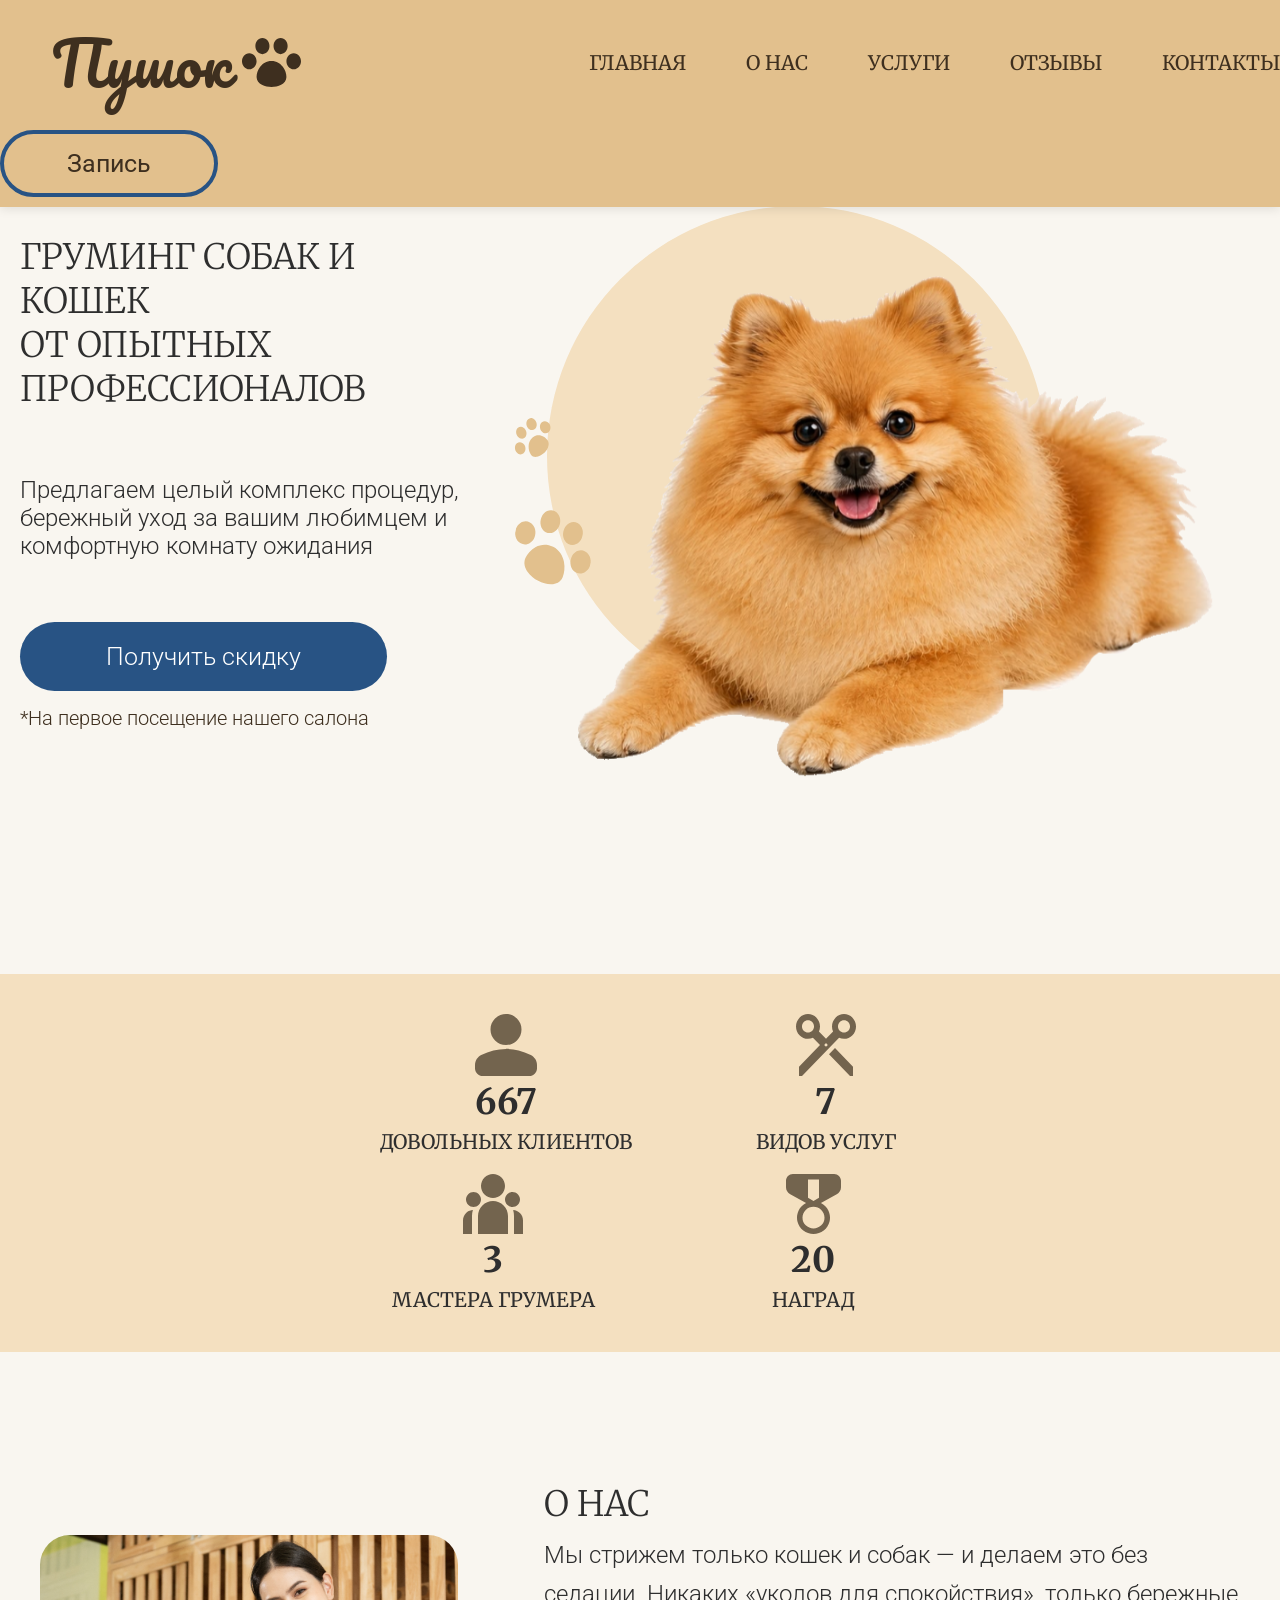
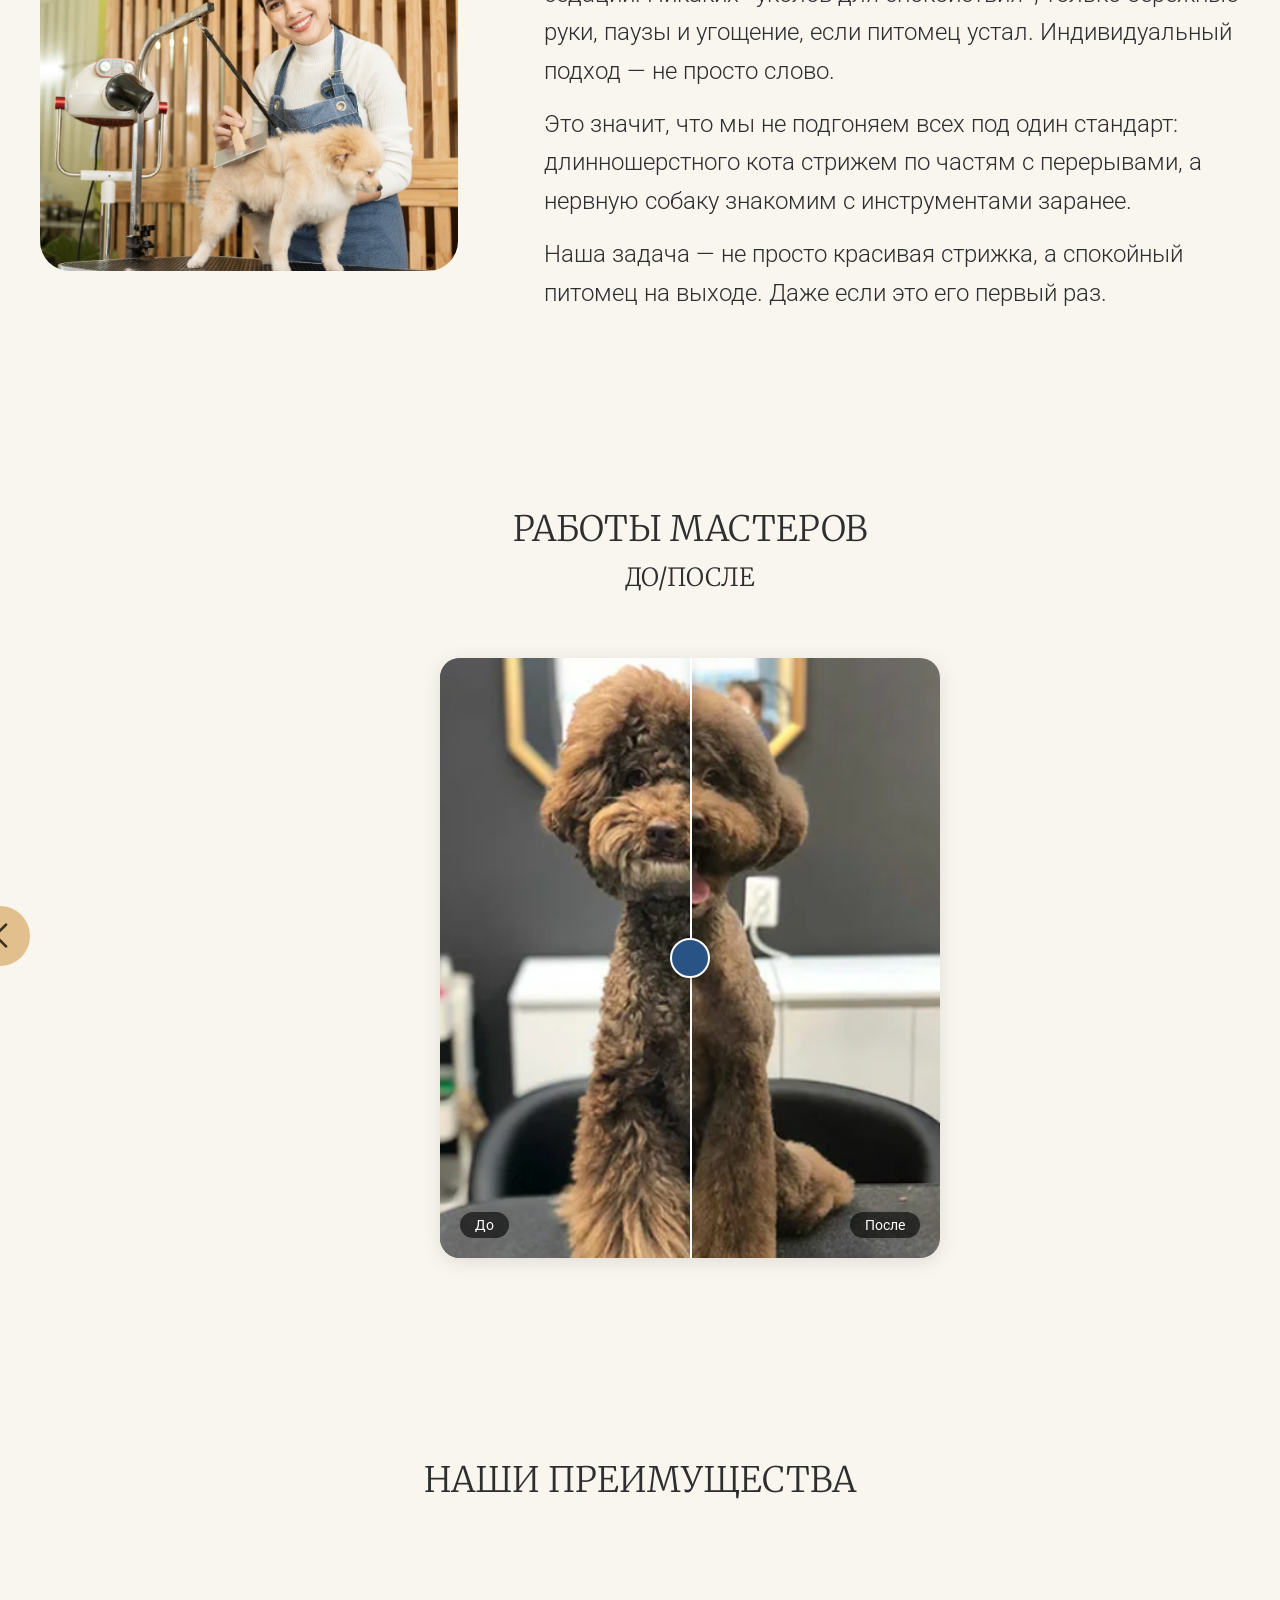
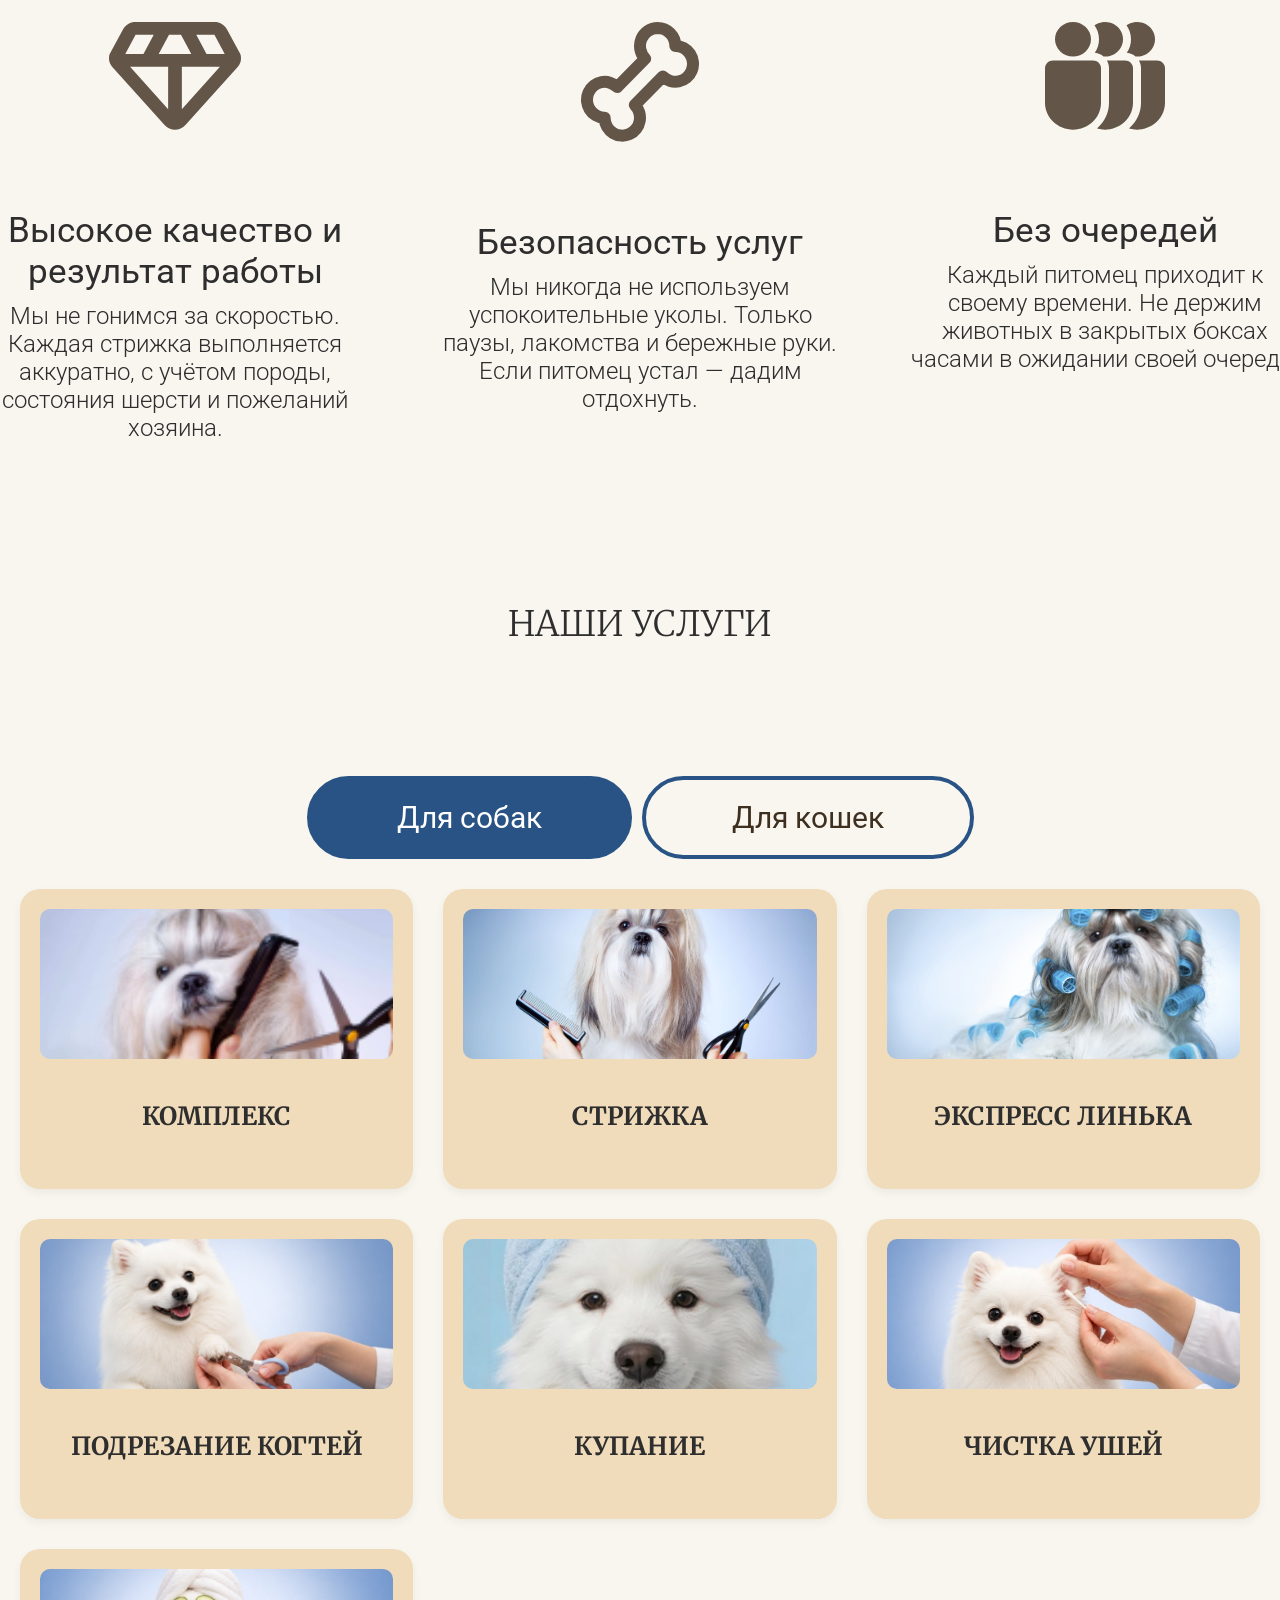
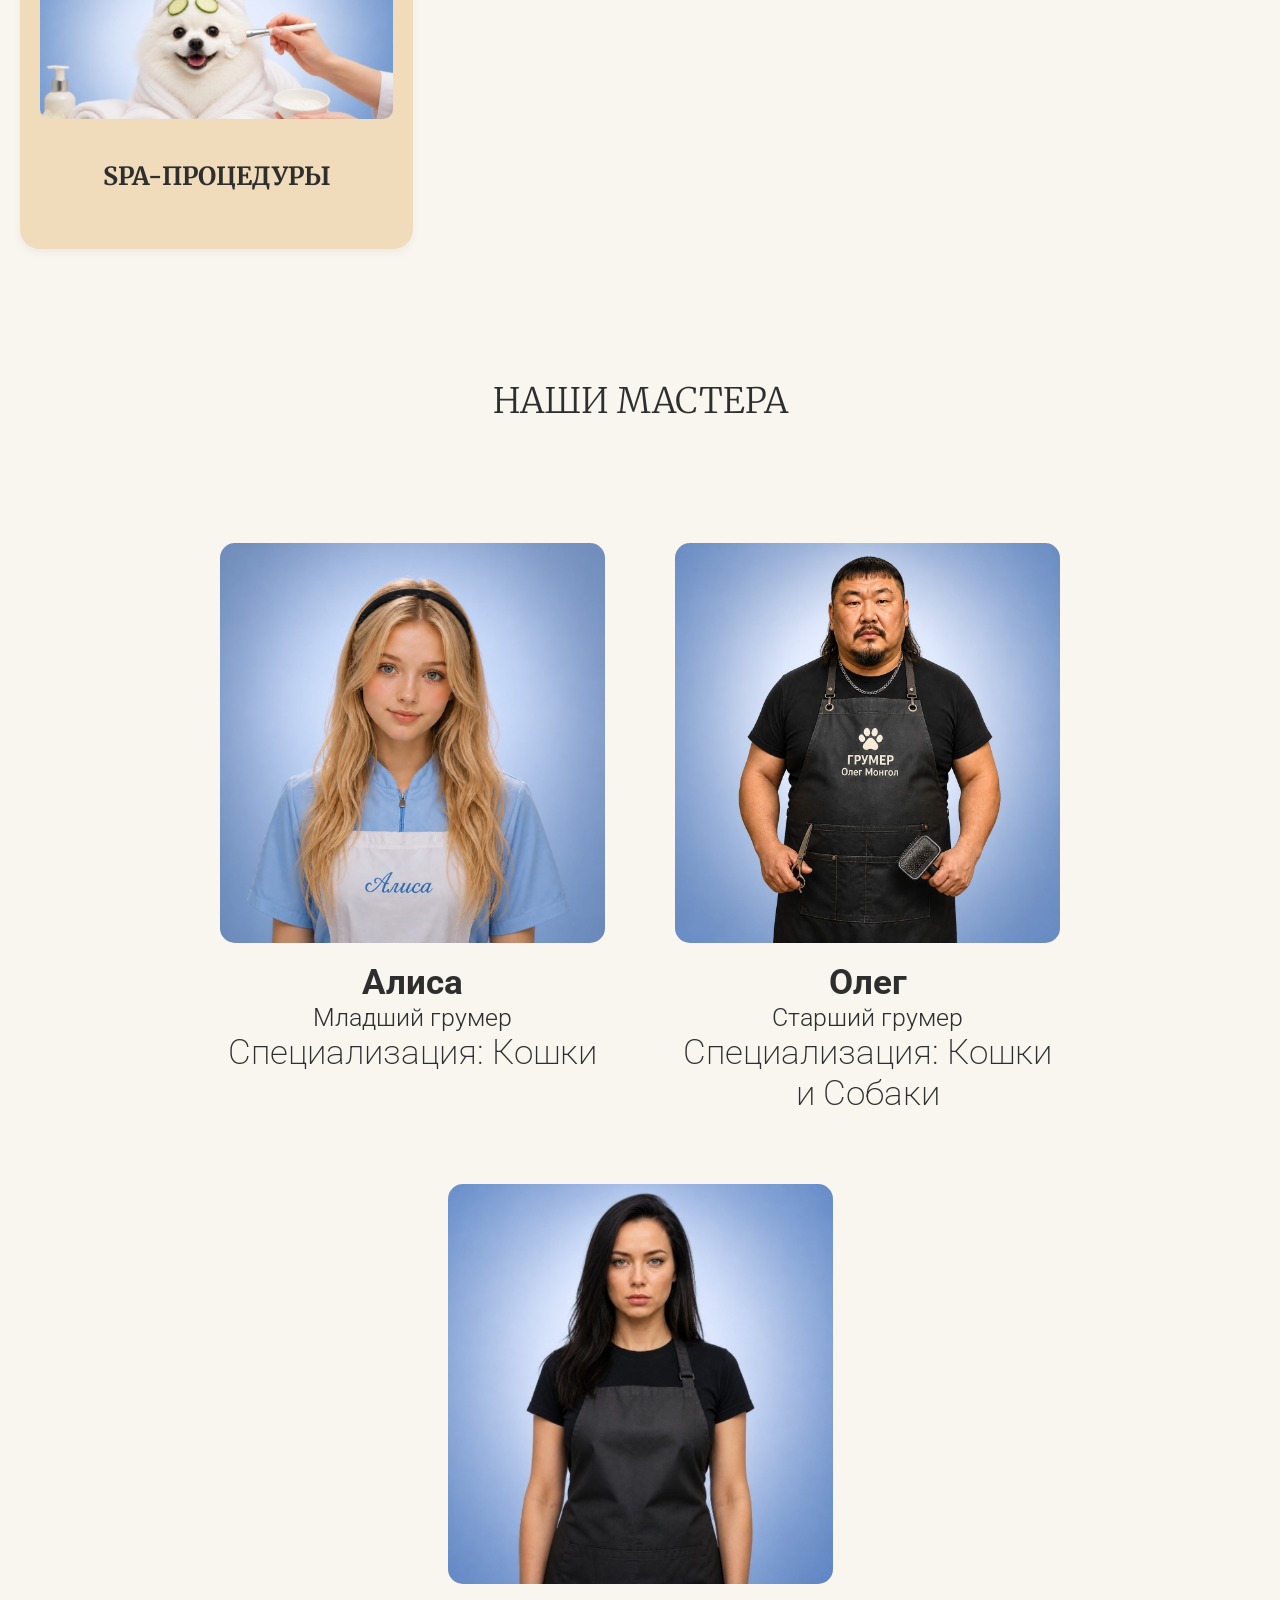
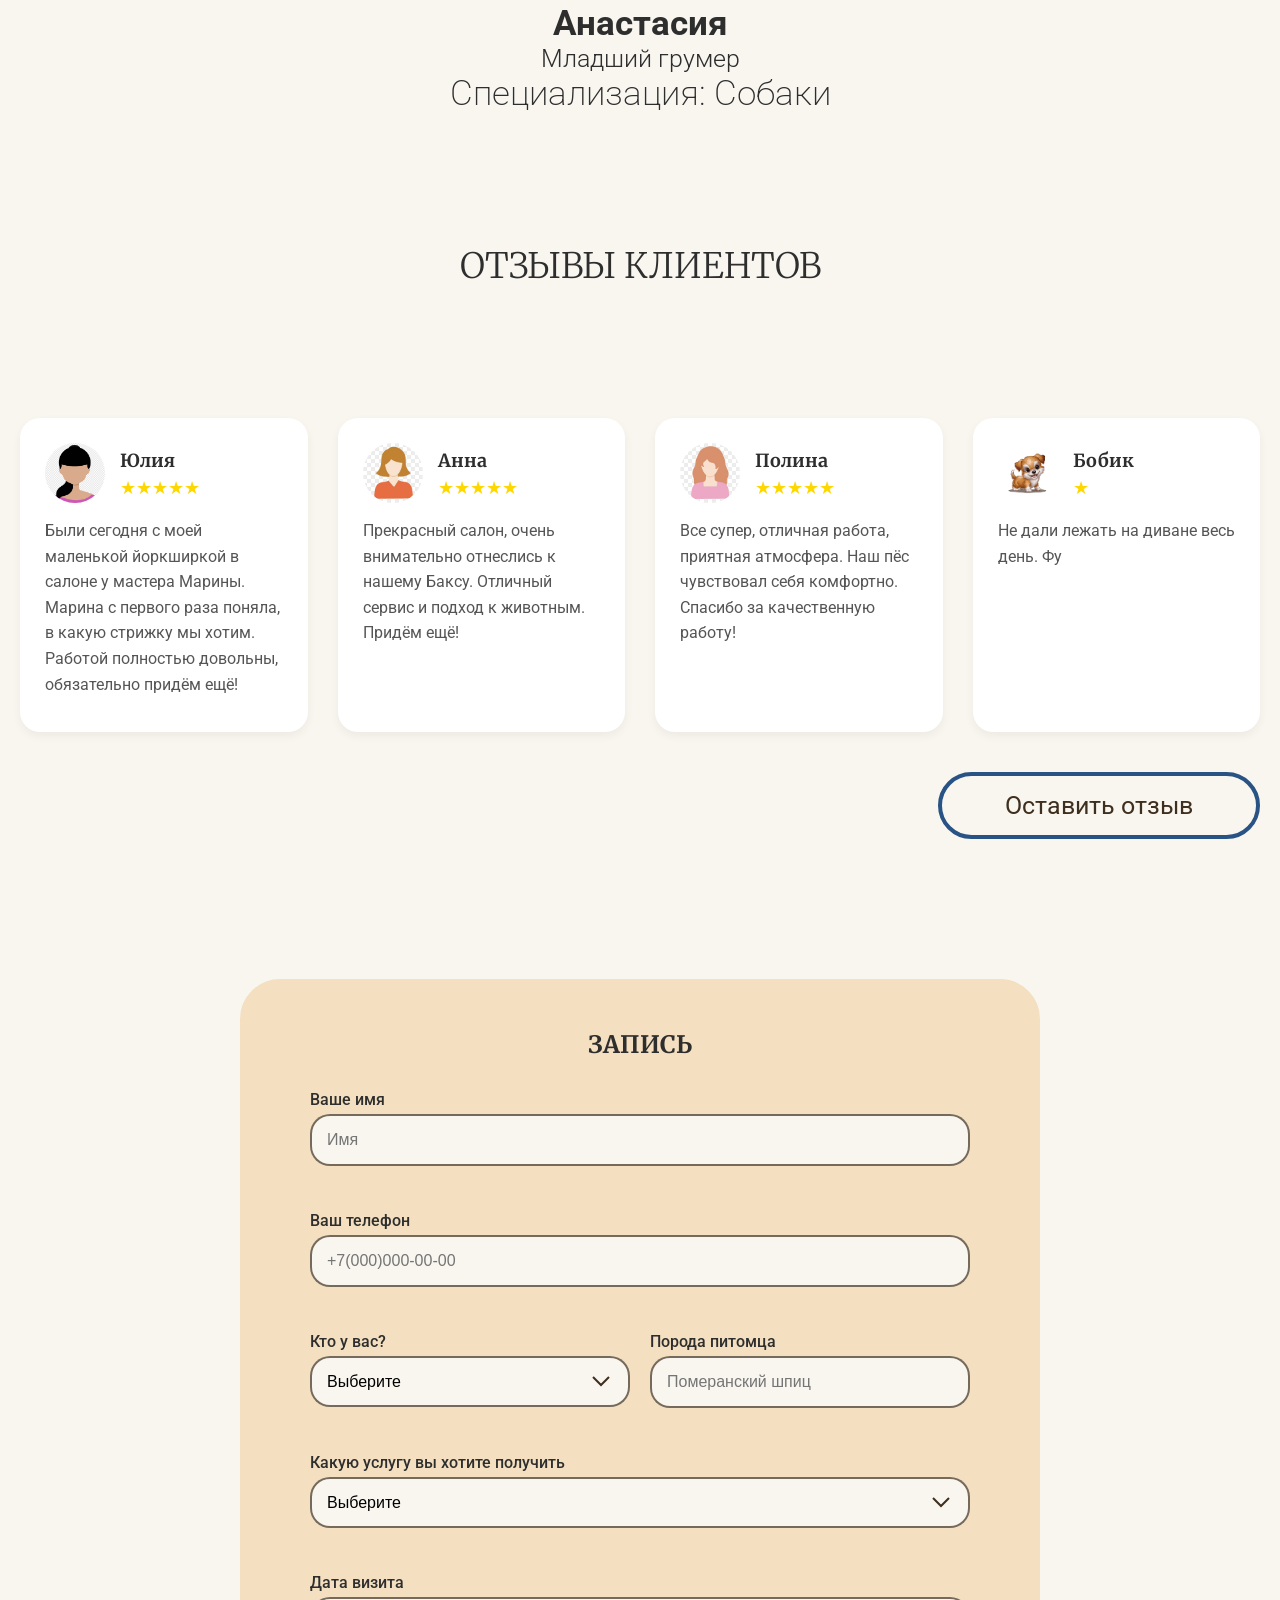
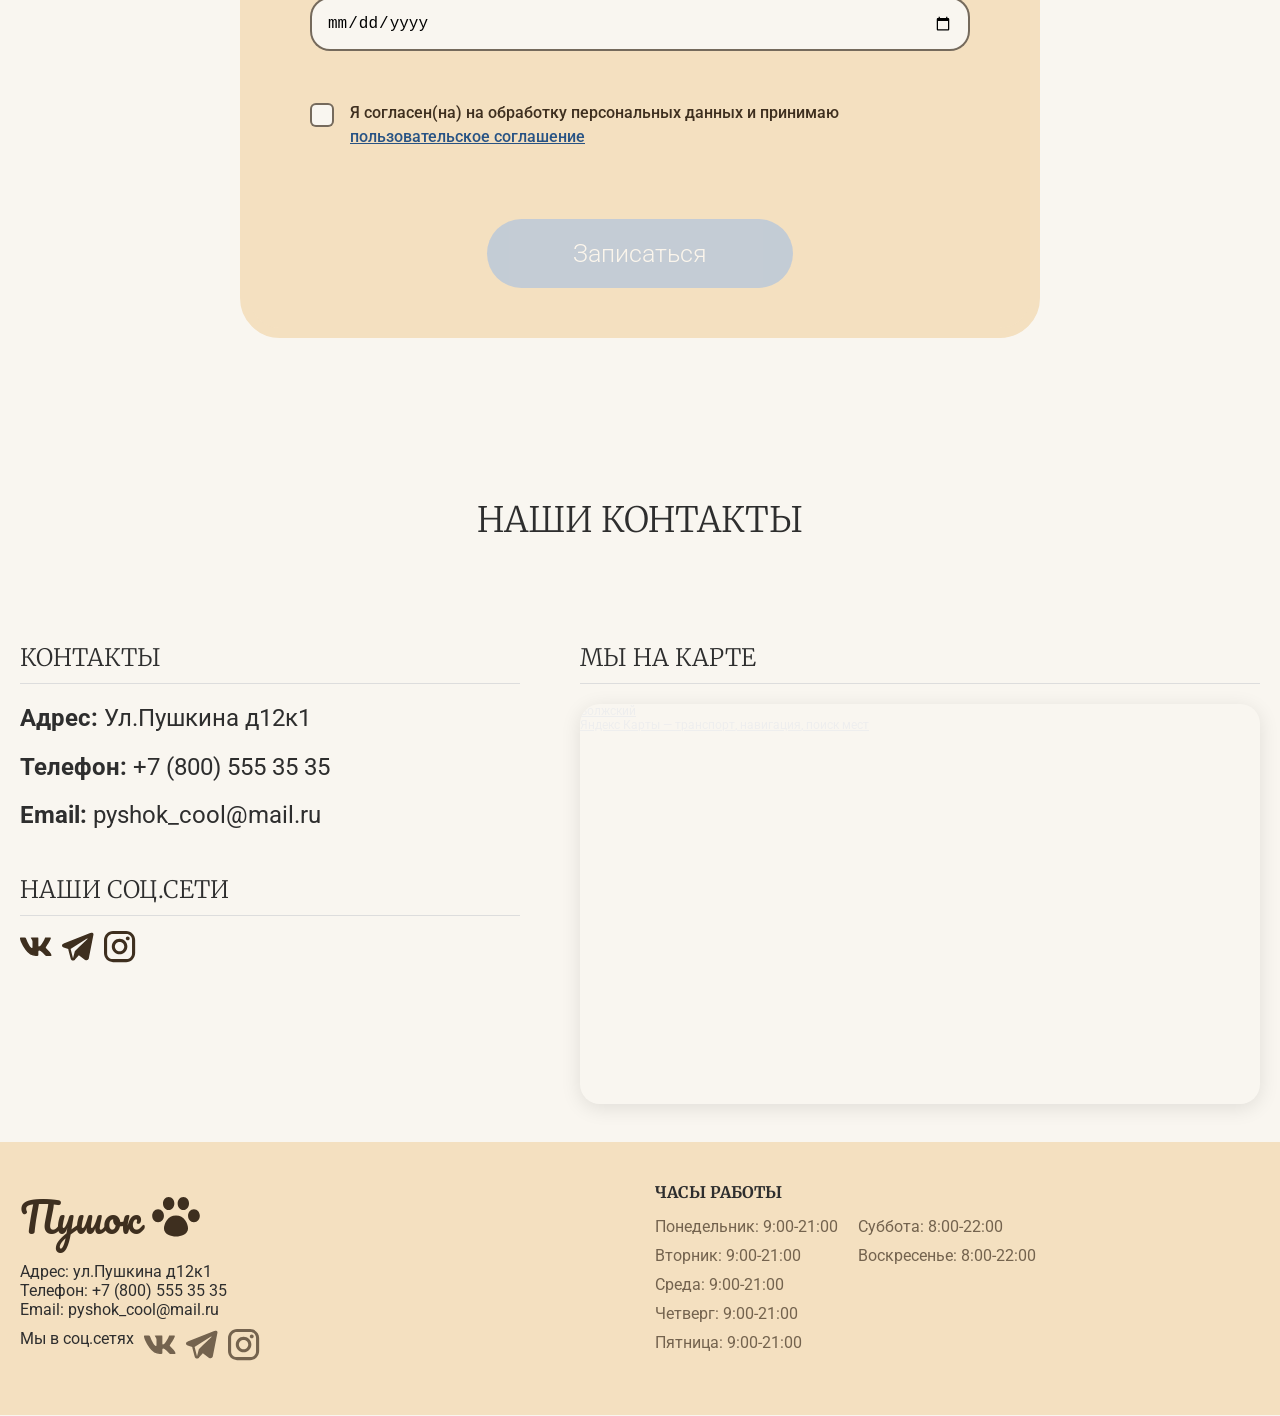
==== commit 11c283e5: "Update index.html" ====
--- a/index.html
+++ b/index.html
@@ -467,7 +467,7 @@
                 </div>
                 
                 <div class="reviews-btn-container">
-                    <a href="#" class="btn btn-outline">Оставить отзыв</a>
+                    <a href="404.html" class="btn btn-outline">Оставить отзыв</a>
                 </div>
             </div>
         </section>
@@ -560,17 +560,17 @@
                         <div class="contacts-block">
                             <h4>НАШИ СОЦ.СЕТИ</h4>
                             <div class="social-icons">
-                                <a href="#" class="social-icon">
+                                <a href="404.html" class="social-icon">
                                     <svg width="32" height="19" viewBox="0 0 32 19" fill="none" xmlns="http://www.w3.org/2000/svg">
                                         <path d="M13.3008 4.10547L13.2998 4.08301C13.2261 2.74781 12.8209 1.96867 12.4111 1.41211C12.317 1.2843 12.2244 1.17118 12.1523 1.08203C12.0749 0.986317 12.0254 0.922608 11.9863 0.866211C11.9729 0.846811 11.9645 0.829939 11.957 0.817383C11.967 0.815418 11.9802 0.811545 11.998 0.811523H17.4023C17.4512 0.811523 17.4872 0.815713 17.5127 0.819336C17.5165 0.831889 17.523 0.847179 17.5273 0.867188C17.5454 0.95081 17.5596 1.07726 17.5596 1.26172V8.04688C17.5596 8.94629 18.0225 9.84082 18.9199 9.84082C19.7448 9.84071 20.3435 9.3031 21.0977 8.55176L21.1133 8.53613L21.1289 8.51953C22.4307 7.06968 23.5231 5.25125 24.2822 3.82129C24.6644 3.10145 24.9669 2.4693 25.1748 2.0166C25.2788 1.79016 25.3602 1.6079 25.415 1.48145C25.4423 1.41845 25.4632 1.36894 25.4775 1.33496C25.4847 1.3181 25.4903 1.30507 25.4941 1.2959C25.4957 1.29214 25.4961 1.28855 25.4971 1.28613L25.498 1.28711C25.571 1.11423 25.6515 1.00791 25.7383 0.942383C25.8154 0.884246 25.9567 0.811596 26.2432 0.811523H29.6807C29.8265 0.811523 29.9213 0.828537 29.9785 0.842773C29.9743 0.885915 29.9659 0.947869 29.9414 1.03027L29.9326 1.05957L29.9258 1.08984C29.8454 1.46106 29.5573 2.11025 29.1016 2.94531C28.6604 3.7536 28.1065 4.658 27.5596 5.51074C27.0139 6.36164 26.4807 7.15257 26.083 7.73145C25.8843 8.02063 25.7192 8.25665 25.6045 8.41992C25.5471 8.50156 25.502 8.56563 25.4717 8.6084C25.4695 8.61154 25.4669 8.61428 25.4648 8.61719L25.4463 8.63672L25.3965 8.7168C25.2395 8.9691 24.9871 9.35788 24.9502 9.81641C24.9081 10.3424 25.1432 10.7804 25.4453 11.168L25.4463 11.166C25.4934 11.2274 25.5484 11.2886 25.5781 11.3203C25.6273 11.3729 25.6897 11.4378 25.7607 11.5107C25.9014 11.6551 26.1001 11.8559 26.3213 12.082C26.771 12.5417 27.3538 13.1448 27.9492 13.7998C28.5462 14.4566 29.1466 15.156 29.6338 15.8076C30.1304 16.4718 30.4566 17.0181 30.5791 17.3887C30.638 17.5902 30.6245 17.6813 30.6152 17.7119C30.5852 17.7315 30.4686 17.793 30.165 17.793H26.7275C26.5211 17.7929 26.3821 17.755 26.251 17.6865C26.1023 17.6088 25.9273 17.4729 25.6738 17.2197C25.4168 16.963 25.1303 16.6382 24.7334 16.2002C24.3444 15.7709 23.8719 15.2584 23.2744 14.6631L23.2686 14.6582L23.2637 14.6523L22.8887 14.2998C21.0725 12.623 20.0732 12.2119 19.2754 12.2119C19.0128 12.2119 18.575 12.219 18.207 12.4766C17.7916 12.7675 17.6657 13.2181 17.6123 13.5703C17.5577 13.9303 17.5494 14.402 17.5508 14.9727C17.5523 15.5836 17.5654 16.288 17.5654 17.2734C17.5654 17.4535 17.5484 17.5302 17.5371 17.5615C17.5352 17.5669 17.5405 17.5654 17.5186 17.5801C17.4012 17.6585 17.0145 17.793 15.9199 17.793C12.6002 17.7929 8.8244 15.7699 6.09863 11.8721L6.09277 11.8643C3.99578 8.93763 2.66746 6.37703 1.86621 4.4502C1.46542 3.48638 1.19827 2.68444 1.03223 2.07812C0.859753 1.44828 0.811523 1.08338 0.811523 0.970703C0.811535 0.914506 0.816475 0.878305 0.820312 0.856445C0.865466 0.839333 0.970339 0.811534 1.17871 0.811523H4.61621C4.93299 0.811536 5.01298 0.877623 5.0498 0.911133C5.12752 0.982045 5.24068 1.14917 5.40332 1.60449C6.26331 4.10111 7.41866 6.44309 8.51758 8.17383C9.06618 9.03783 9.61527 9.77263 10.1221 10.3018C10.3745 10.5652 10.6348 10.7972 10.8965 10.9688C11.1435 11.1307 11.4758 11.2949 11.8525 11.2949C12.0144 11.2949 12.2408 11.2775 12.4717 11.1729C12.725 11.058 12.9169 10.8694 13.0459 10.6357C13.2624 10.2437 13.3008 9.71952 13.3008 9.1748V4.10547Z" fill="#3E2F1F" stroke="#3E2F1F" stroke-width="1.62393"/>
                                     </svg>
                                 </a>
-                                <a href="#" class="social-icon">
+                                <a href="404.html" class="social-icon">
                                     <svg width="28" height="25" viewBox="0 0 28 25" fill="none" xmlns="http://www.w3.org/2000/svg">
                                         <path fill-rule="evenodd" clip-rule="evenodd" d="M23.3649 22.8053V22.8025L23.3899 22.7423L27.5545 1.57519V1.50799C27.5545 0.980211 27.36 0.51963 26.9407 0.243841C26.5727 0.00165144 26.1491 -0.0151477 25.852 0.00725133C25.5754 0.0326919 25.3025 0.0890351 25.0382 0.175244C24.9255 0.211517 24.8143 0.252619 24.705 0.298439L24.6869 0.305439L1.46883 9.48765L1.46188 9.49045C1.39075 9.51327 1.32156 9.54183 1.25498 9.57585C1.08994 9.65083 0.93153 9.73981 0.78145 9.84184C0.482892 10.049 -0.0850622 10.5362 0.010754 11.309C0.0899066 11.9502 0.527329 12.3561 0.823109 12.5675C0.997304 12.6915 1.18508 12.7948 1.38273 12.8755L1.42717 12.8951L1.44105 12.8993L1.45077 12.9035L5.51394 14.2825C5.49913 14.54 5.52551 14.799 5.59309 15.0594L7.62745 22.8417C7.73859 23.2659 7.97873 23.6444 8.31417 23.9239C8.6496 24.2035 9.06346 24.3701 9.49764 24.4004C9.93182 24.4306 10.3645 24.323 10.7349 24.0927C11.1053 23.8624 11.3949 23.5208 11.5629 23.1161L14.7401 19.6918L20.196 23.9084L20.2738 23.942C20.7696 24.1604 21.232 24.229 21.6555 24.1716C22.079 24.1128 22.4151 23.9336 22.6678 23.7307C22.9602 23.4918 23.1932 23.1874 23.3483 22.8417L23.3594 22.8179L23.3635 22.8095L23.3649 22.8053ZM7.60662 14.5246C7.58409 14.4383 7.58945 14.347 7.62191 14.2639C7.65437 14.1808 7.71225 14.0627 7.78714 14.0627L21.5639 5.24303C21.5639 5.24303 22.3748 4.74605 22.3457 5.24303C22.3457 5.24303 22.4901 5.32983 22.0554 5.73721C21.6444 6.125 12.2364 15.282 11.2837 16.2088C11.232 16.2616 11.1951 16.3273 11.1768 16.3992L9.64098 22.3069L7.60662 14.5246Z" fill="#3E2F1F"/>
                                     </svg>
                                 </a>
-                                <a href="#" class="social-icon">
+                                <a href="404.html" class="social-icon">
                                     <svg width="29" height="29" viewBox="0 0 29 29" fill="none" xmlns="http://www.w3.org/2000/svg">
                                         <path d="M8.18622 0H20.0421C24.5587 0 28.2283 3.66968 28.2283 8.18622V20.0421C28.2283 22.2132 27.3659 24.2954 25.8307 25.8307C24.2954 27.3659 22.2132 28.2283 20.0421 28.2283H8.18622C3.66968 28.2283 0 24.5587 0 20.0421V8.18622C0 6.0151 0.862474 3.9329 2.39769 2.39769C3.9329 0.862474 6.0151 0 8.18622 0ZM7.90393 2.82283C6.55634 2.82283 5.26395 3.35816 4.31105 4.31105C3.35816 5.26395 2.82283 6.55634 2.82283 7.90393V20.3244C2.82283 23.1331 5.09522 25.4055 7.90393 25.4055H20.3244C21.672 25.4055 22.9644 24.8702 23.9173 23.9173C24.8702 22.9644 25.4055 21.672 25.4055 20.3244V7.90393C25.4055 5.09522 23.1331 2.82283 20.3244 2.82283H7.90393ZM21.5241 4.93996C21.992 4.93996 22.4408 5.12584 22.7716 5.4567C23.1025 5.78757 23.2884 6.23632 23.2884 6.70423C23.2884 7.17214 23.1025 7.62089 22.7716 7.95176C22.4408 8.28262 21.992 8.4685 21.5241 8.4685C21.0562 8.4685 20.6074 8.28262 20.2766 7.95176C19.9457 7.62089 19.7598 7.17214 19.7598 6.70423C19.7598 6.23632 19.9457 5.78757 20.2766 5.4567C20.6074 5.12584 21.0562 4.93996 21.5241 4.93996ZM14.1142 7.05709C15.9858 7.05709 17.7808 7.8006 19.1043 9.12406C20.4277 10.4475 21.1713 12.2425 21.1713 14.1142C21.1713 15.9858 20.4277 17.7808 19.1043 19.1043C17.7808 20.4277 15.9858 21.1713 14.1142 21.1713C12.2425 21.1713 10.4475 20.4277 9.12406 19.1043C7.8006 17.7808 7.05709 15.9858 7.05709 14.1142C7.05709 12.2425 7.8006 10.4475 9.12406 9.12406C10.4475 7.8006 12.2425 7.05709 14.1142 7.05709ZM14.1142 9.87992C12.9912 9.87992 11.9142 10.326 11.1201 11.1201C10.326 11.9142 9.87992 12.9912 9.87992 14.1142C9.87992 15.2372 10.326 16.3142 11.1201 17.1082C11.9142 17.9023 12.9912 18.3484 14.1142 18.3484C15.2372 18.3484 16.3142 17.9023 17.1082 17.1082C17.9023 16.3142 18.3484 15.2372 18.3484 14.1142C18.3484 12.9912 17.9023 11.9142 17.1082 11.1201C16.3142 10.326 15.2372 9.87992 14.1142 9.87992Z" fill="#3E2F1F"/>
                                     </svg>
@@ -613,20 +613,20 @@
             <!-- Соцсети под адресом, телефоном и email -->
             <div class="social-icons">
                 <p>Мы в соц.сетях</p>
-                <a href="#" class="social-icon">
+                <a href="404.html" class="social-icon">
                     <svg width="32" height="19" viewBox="0 0 32 19" fill="none" xmlns="http://www.w3.org/2000/svg">
                         <path d="M13.3008 4.10547L13.2998 4.08301C13.2261 2.74781 12.8209 1.96867 12.4111 1.41211C12.317 1.2843 12.2244 1.17118 12.1523 1.08203C12.0749 0.986317 12.0254 0.922608 11.9863 0.866211C11.9729 0.846811 11.9645 0.829939 11.957 0.817383C11.967 0.815418 11.9802 0.811545 11.998 0.811523H17.4023C17.4512 0.811523 17.4872 0.815713 17.5127 0.819336C17.5165 0.831889 17.523 0.847179 17.5273 0.867188C17.5454 0.95081 17.5596 1.07726 17.5596 1.26172V8.04688C17.5596 8.94629 18.0225 9.84082 18.9199 9.84082C19.7448 9.84071 20.3435 9.3031 21.0977 8.55176L21.1133 8.53613L21.1289 8.51953C22.4307 7.06968 23.5231 5.25125 24.2822 3.82129C24.6644 3.10145 24.9669 2.4693 25.1748 2.0166C25.2788 1.79016 25.3602 1.6079 25.415 1.48145C25.4423 1.41845 25.4632 1.36894 25.4775 1.33496C25.4847 1.3181 25.4903 1.30507 25.4941 1.2959C25.4957 1.29214 25.4961 1.28855 25.4971 1.28613L25.498 1.28711C25.571 1.11423 25.6515 1.00791 25.7383 0.942383C25.8154 0.884246 25.9567 0.811596 26.2432 0.811523H29.6807C29.8265 0.811523 29.9213 0.828537 29.9785 0.842773C29.9743 0.885915 29.9659 0.947869 29.9414 1.03027L29.9326 1.05957L29.9258 1.08984C29.8454 1.46106 29.5573 2.11025 29.1016 2.94531C28.6604 3.7536 28.1065 4.658 27.5596 5.51074C27.0139 6.36164 26.4807 7.15257 26.083 7.73145C25.8843 8.02063 25.7192 8.25665 25.6045 8.41992C25.5471 8.50156 25.502 8.56563 25.4717 8.6084C25.4695 8.61154 25.4669 8.61428 25.4648 8.61719L25.4463 8.63672L25.3965 8.7168C25.2395 8.9691 24.9871 9.35788 24.9502 9.81641C24.9081 10.3424 25.1432 10.7804 25.4453 11.168L25.4463 11.166C25.4934 11.2274 25.5484 11.2886 25.5781 11.3203C25.6273 11.3729 25.6897 11.4378 25.7607 11.5107C25.9014 11.6551 26.1001 11.8559 26.3213 12.082C26.771 12.5417 27.3538 13.1448 27.9492 13.7998C28.5462 14.4566 29.1466 15.156 29.6338 15.8076C30.1304 16.4718 30.4566 17.0181 30.5791 17.3887C30.638 17.5902 30.6245 17.6813 30.6152 17.7119C30.5852 17.7315 30.4686 17.793 30.165 17.793H26.7275C26.5211 17.7929 26.3821 17.755 26.251 17.6865C26.1023 17.6088 25.9273 17.4729 25.6738 17.2197C25.4168 16.963 25.1303 16.6382 24.7334 16.2002C24.3444 15.7709 23.8719 15.2584 23.2744 14.6631L23.2686 14.6582L23.2637 14.6523L22.8887 14.2998C21.0725 12.623 20.0732 12.2119 19.2754 12.2119C19.0128 12.2119 18.575 12.219 18.207 12.4766C17.7916 12.7675 17.6657 13.2181 17.6123 13.5703C17.5577 13.9303 17.5494 14.402 17.5508 14.9727C17.5523 15.5836 17.5654 16.288 17.5654 17.2734C17.5654 17.4535 17.5484 17.5302 17.5371 17.5615C17.5352 17.5669 17.5405 17.5654 17.5186 17.5801C17.4012 17.6585 17.0145 17.793 15.9199 17.793C12.6002 17.7929 8.8244 15.7699 6.09863 11.8721L6.09277 11.8643C3.99578 8.93763 2.66746 6.37703 1.86621 4.4502C1.46542 3.48638 1.19827 2.68444 1.03223 2.07812C0.859753 1.44828 0.811523 1.08338 0.811523 0.970703C0.811535 0.914506 0.816475 0.878305 0.820312 0.856445C0.865466 0.839333 0.970339 0.811534 1.17871 0.811523H4.61621C4.93299 0.811536 5.01298 0.877623 5.0498 0.911133C5.12752 0.982045 5.24068 1.14917 5.40332 1.60449C6.26331 4.10111 7.41866 6.44309 8.51758 8.17383C9.06618 9.03783 9.61527 9.77263 10.1221 10.3018C10.3745 10.5652 10.6348 10.7972 10.8965 10.9688C11.1435 11.1307 11.4758 11.2949 11.8525 11.2949C12.0144 11.2949 12.2408 11.2775 12.4717 11.1729C12.725 11.058 12.9169 10.8694 13.0459 10.6357C13.2624 10.2437 13.3008 9.71952 13.3008 9.1748V4.10547Z" fill="#3E2F1F" stroke="#3E2F1F" stroke-width="1.62393"/>
                     </svg>
                 </a>
                 
-                <a href="#" class="social-icon">
+                <a href="404.html" class="social-icon">
                     <svg width="28" height="25" viewBox="0 0 28 25" fill="none" xmlns="http://www.w3.org/2000/svg">
                         <path fill-rule="evenodd" clip-rule="evenodd" d="M23.3649 22.8053V22.8025L23.3899 22.7423L27.5545 1.57519V1.50799C27.5545 0.980211 27.36 0.51963 26.9407 0.243841C26.5727 0.00165144 26.1491 -0.0151477 25.852 0.00725133C25.5754 0.0326919 25.3025 0.0890351 25.0382 0.175244C24.9255 0.211517 24.8143 0.252619 24.705 0.298439L24.6869 0.305439L1.46883 9.48765L1.46188 9.49045C1.39075 9.51327 1.32156 9.54183 1.25498 9.57585C1.08994 9.65083 0.93153 9.73981 0.78145 9.84184C0.482892 10.049 -0.0850622 10.5362 0.010754 11.309C0.0899066 11.9502 0.527329 12.3561 0.823109 12.5675C0.997304 12.6915 1.18508 12.7948 1.38273 12.8755L1.42717 12.8951L1.44105 12.8993L1.45077 12.9035L5.51394 14.2825C5.49913 14.54 5.52551 14.799 5.59309 15.0594L7.62745 22.8417C7.73859 23.2659 7.97873 23.6444 8.31417 23.9239C8.6496 24.2035 9.06346 24.3701 9.49764 24.4004C9.93182 24.4306 10.3645 24.323 10.7349 24.0927C11.1053 23.8624 11.3949 23.5208 11.5629 23.1161L14.7401 19.6918L20.196 23.9084L20.2738 23.942C20.7696 24.1604 21.232 24.229 21.6555 24.1716C22.079 24.1128 22.4151 23.9336 22.6678 23.7307C22.9602 23.4918 23.1932 23.1874 23.3483 22.8417L23.3594 22.8179L23.3635 22.8095L23.3649 22.8053ZM7.60662 14.5246C7.58409 14.4383 7.58945 14.347 7.62191 14.2639C7.65437 14.1808 7.71225 14.1103 7.78714 14.0627L21.5639 5.24303C21.5639 5.24303 22.3748 4.74605 22.3457 5.24303C22.3457 5.24303 22.4901 5.32983 22.0554 5.73721C21.6444 6.125 12.2364 15.282 11.2837 16.2088C11.232 16.2616 11.1951 16.3273 11.1768 16.3992L9.64098 22.3069L7.60662 14.5246Z" fill="#3E2F1F"/>
                     </svg>
 
                 </a>
                 
-                <a href="#" class="social-icon">
+                <a href="404.html" class="social-icon">
                     <svg width="29" height="29" viewBox="0 0 29 29" fill="none" xmlns="http://www.w3.org/2000/svg">
                         <path d="M8.18622 0H20.0421C24.5587 0 28.2283 3.66968 28.2283 8.18622V20.0421C28.2283 22.2132 27.3659 24.2954 25.8307 25.8307C24.2954 27.3659 22.2132 28.2283 20.0421 28.2283H8.18622C3.66968 28.2283 0 24.5587 0 20.0421V8.18622C0 6.0151 0.862474 3.9329 2.39769 2.39769C3.9329 0.862474 6.0151 0 8.18622 0ZM7.90393 2.82283C6.55634 2.82283 5.26395 3.35816 4.31105 4.31105C3.35816 5.26395 2.82283 6.55634 2.82283 7.90393V20.3244C2.82283 23.1331 5.09522 25.4055 7.90393 25.4055H20.3244C21.672 25.4055 22.9644 24.8702 23.9173 23.9173C24.8702 22.9644 25.4055 21.672 25.4055 20.3244V7.90393C25.4055 5.09522 23.1331 2.82283 20.3244 2.82283H7.90393ZM21.5241 4.93996C21.992 4.93996 22.4408 5.12584 22.7716 5.4567C23.1025 5.78757 23.2884 6.23632 23.2884 6.70423C23.2884 7.17214 23.1025 7.62089 22.7716 7.95176C22.4408 8.28262 21.992 8.4685 21.5241 8.4685C21.0562 8.4685 20.6074 8.28262 20.2766 7.95176C19.9457 7.62089 19.7598 7.17214 19.7598 6.70423C19.7598 6.23632 19.9457 5.78757 20.2766 5.4567C20.6074 5.12584 21.0562 4.93996 21.5241 4.93996ZM14.1142 7.05709C15.9858 7.05709 17.7808 7.8006 19.1043 9.12406C20.4277 10.4475 21.1713 12.2425 21.1713 14.1142C21.1713 15.9858 20.4277 17.7808 19.1043 19.1043C17.7808 20.4277 15.9858 21.1713 14.1142 21.1713C12.2425 21.1713 10.4475 20.4277 9.12406 19.1043C7.8006 17.7808 7.05709 15.9858 7.05709 14.1142C7.05709 12.2425 7.8006 10.4475 9.12406 9.12406C10.4475 7.8006 12.2425 7.05709 14.1142 7.05709ZM14.1142 9.87992C12.9912 9.87992 11.9142 10.326 11.1201 11.1201C10.326 11.9142 9.87992 12.9912 9.87992 14.1142C9.87992 15.2372 10.326 16.3142 11.1201 17.1082C11.9142 17.9023 12.9912 18.3484 14.1142 18.3484C15.2372 18.3484 16.3142 17.9023 17.1082 17.1082C17.9023 16.3142 18.3484 15.2372 18.3484 14.1142C18.3484 12.9912 17.9023 11.9142 17.1082 11.1201C16.3142 10.326 15.2372 9.87992 14.1142 9.87992Z" fill="#3E2F1F"/>
                     </svg>
@@ -703,4 +703,4 @@
 <script src="script.js"></script>
 
 </body>
-</html>+</html>
